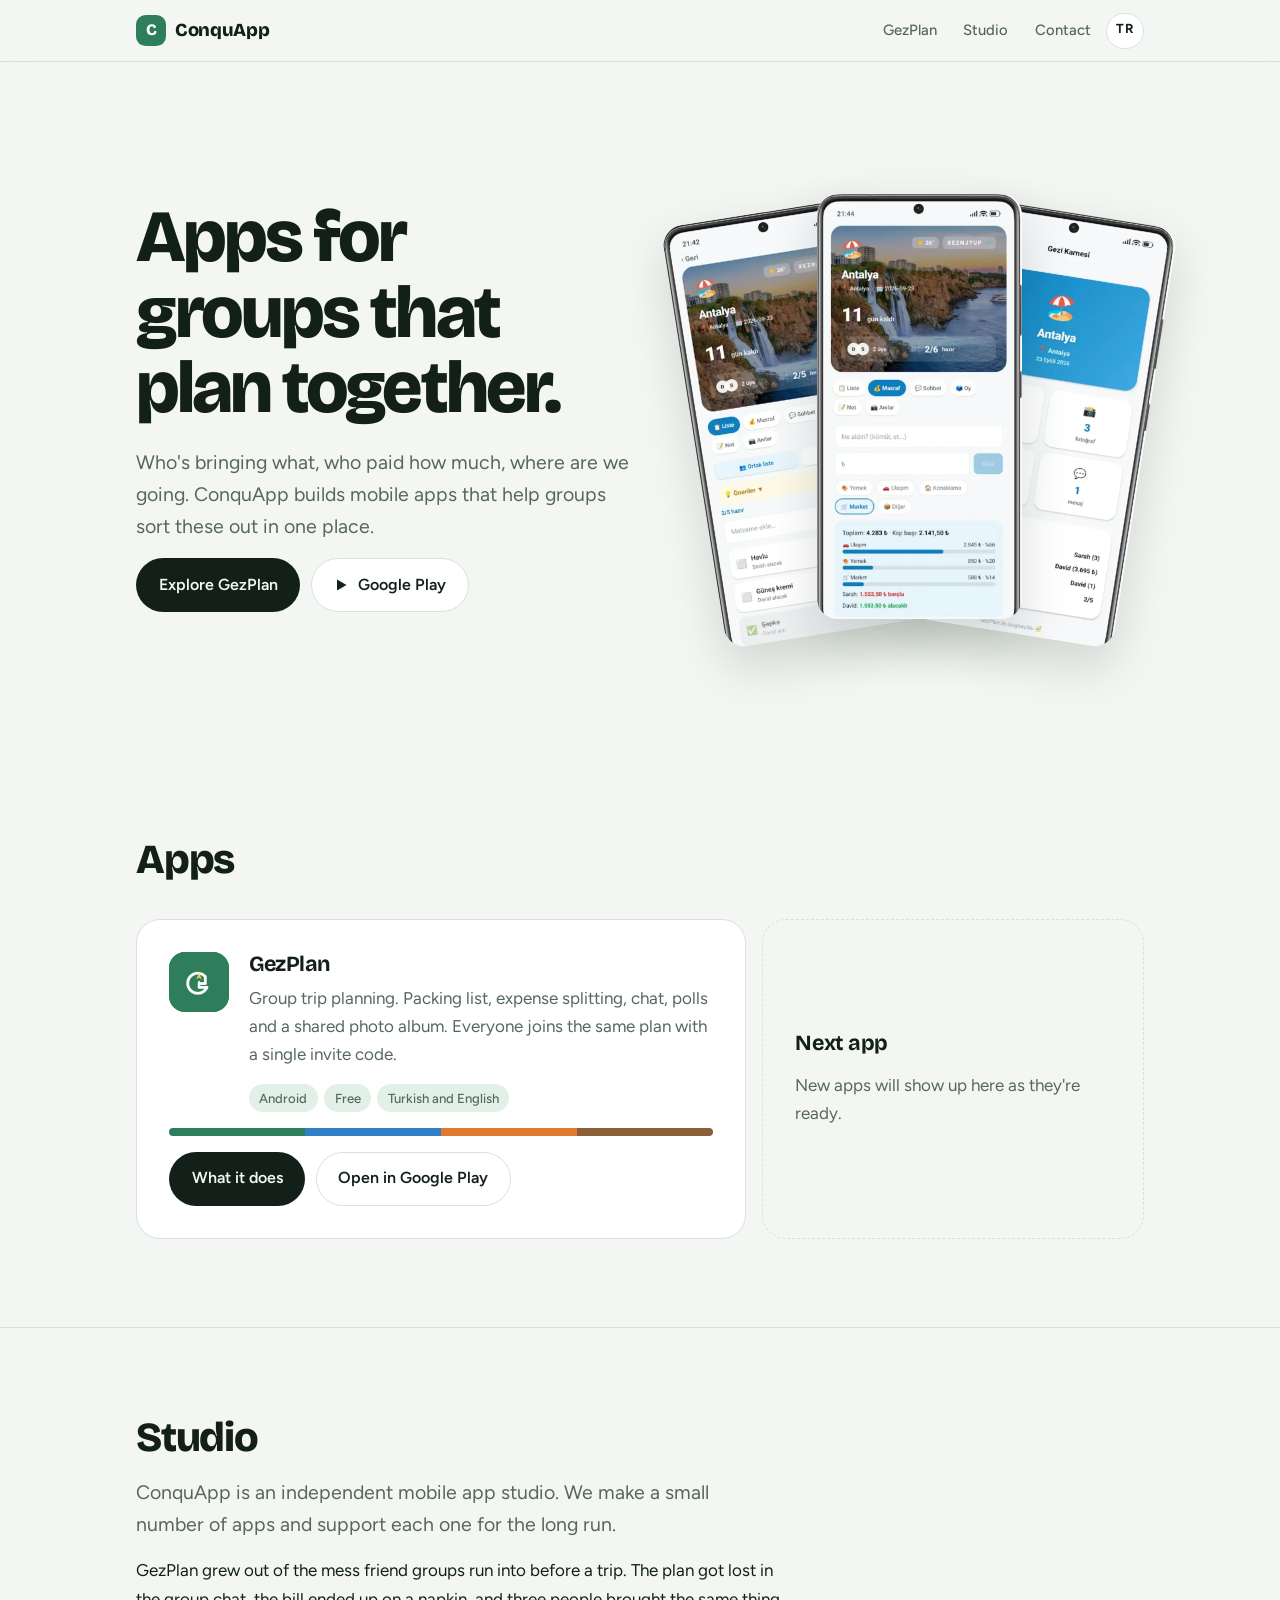
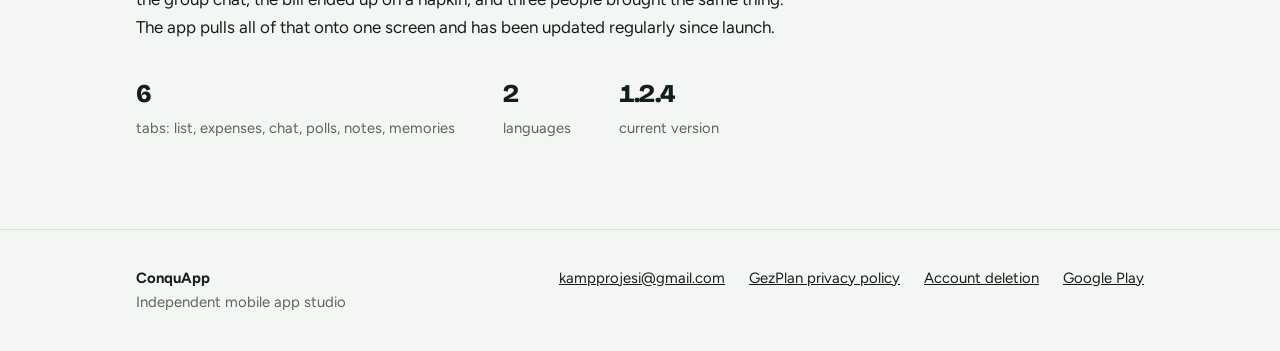
==== en/index.html @ e6cde5a7 "Add files via upload" ====
<!DOCTYPE html>
<html lang="en">
<head>
<meta charset="utf-8">
<meta name="viewport" content="width=device-width, initial-scale=1, viewport-fit=cover">
<title>ConquApp</title>
<meta name="description" content="ConquApp builds mobile apps for groups that organize things together. Its first app, GezPlan, is free on Google Play.">
<link rel="canonical" href="https://conquu.github.io/en/">
<link rel="alternate" hreflang="tr" href="https://conquu.github.io/">
<link rel="alternate" hreflang="en" href="https://conquu.github.io/en/">
<link rel="alternate" hreflang="x-default" href="https://conquu.github.io/en/">
<meta property="og:site_name" content="ConquApp">
<meta property="og:type" content="website">
<meta property="og:url" content="https://conquu.github.io/en/">
<meta property="og:title" content="ConquApp">
<meta property="og:description" content="Mobile apps for groups that plan together. Our first app is GezPlan.">
<meta property="og:image" content="https://conquu.github.io/og/conquapp-en.jpg">
<meta property="og:image:width" content="1200">
<meta property="og:image:height" content="630">
<meta property="og:locale" content="en_US">
<meta property="og:locale:alternate" content="tr_TR">
<meta name="twitter:card" content="summary_large_image">
<link rel="icon" type="image/png" sizes="32x32" href="../icons/conquapp-32.png">
<link rel="icon" type="image/png" sizes="192x192" href="../icons/conquapp-192.png">
<link rel="apple-touch-icon" href="../icons/conquapp-180.png">
<meta name="theme-color" content="#1C4F39">
<link rel="preconnect" href="https://fonts.googleapis.com">
<link rel="preconnect" href="https://fonts.gstatic.com" crossorigin>
<link href="https://fonts.googleapis.com/css2?family=Bricolage+Grotesque:opsz,wght@12..96,700;12..96,800&family=Figtree:wght@400;500;600;700&display=swap" rel="stylesheet">
<link rel="stylesheet" href="../style.css">
</head>
<body>

<div class="lang-banner" id="langBanner" lang="tr" hidden>
  <div class="wrap">
    <span>Bu sayfa Türkçe de var.</span>
    <a href="../index.html" hreflang="tr" data-set-lang="tr">Türkçe görüntüle</a>
    <button type="button" data-dismiss aria-label="Kapat">✕</button>
  </div>
</div>

<header class="topbar">
  <div class="wrap">
    <a class="mark" href="index.html"><span class="mark-glyph" aria-hidden="true">C</span>ConquApp</a>
    <nav class="topnav" aria-label="Site">
      <a href="gezplan.html">GezPlan</a>
      <a class="nav-extra" href="#studio">Studio</a>
      <a href="#contact">Contact</a>
      <a class="lang-pill" href="../index.html" hreflang="tr" lang="tr" data-set-lang="tr" title="Türkçe">TR</a>
    </nav>
  </div>
</header>

<main>

<section class="hero">
  <div class="wrap">
    <div>
      <h1>Apps for groups that plan together.</h1>
      <p class="lede">Who's bringing what, who paid how much, where are we going. ConquApp builds mobile apps that help groups sort these out in one place.</p>
      <div class="actions">
        <a class="btn btn-primary" href="gezplan.html">Explore GezPlan</a>
        <a class="btn btn-line" href="https://play.google.com/store/apps/details?id=com.conquu.gezplan&amp;hl=en">
          <svg class="play-glyph" viewBox="0 0 16 16" aria-hidden="true"><path d="M4 2.5v11l9.5-5.5z" fill="currentColor"/></svg>
          Google Play
        </a>
      </div>
    </div>
    <div class="fan" aria-label="Three screens from the GezPlan app">
      <img src="../img/liste.webp" alt="Shared packing list screen" width="620" height="1291">
      <img src="../img/masraf.webp" alt="Expense splitting screen" width="620" height="1288">
      <img src="../img/karne.webp" alt="Trip report screen" width="620" height="1286">
    </div>
  </div>
</section>

<section class="band" id="apps">
  <div class="wrap">
    <div class="section-head">
      <h2>Apps</h2>
    </div>

    <div class="shelf">
      <article class="app-card">
        <img class="app-icon" src="../icons/gezplan-192.png" alt="" width="192" height="192">
        <div>
          <h3>GezPlan</h3>
          <p class="dim">Group trip planning. Packing list, expense splitting, chat, polls and a shared photo album. Everyone joins the same plan with a single invite code.</p>
          <ul class="chips">
            <li>Android</li>
            <li>Free</li>
            <li>Turkish and English</li>
          </ul>
        </div>
        <div class="trip-stripe" aria-hidden="true"><span></span><span></span><span></span><span></span></div>
        <div class="actions">
          <a class="btn btn-primary" href="gezplan.html">What it does</a>
          <a class="btn btn-line" href="https://play.google.com/store/apps/details?id=com.conquu.gezplan&amp;hl=en">Open in Google Play</a>
        </div>
      </article>

      <div class="slot">
        <h3>Next app</h3>
        <p>New apps will show up here as they're ready.</p>
      </div>
    </div>
  </div>
</section>

<section class="band" id="studio">
  <div class="wrap">
    <h2>Studio</h2>
    <p class="lede">ConquApp is an independent mobile app studio. We make a small number of apps and support each one for the long run.</p>
    <p>GezPlan grew out of the mess friend groups run into before a trip. The plan got lost in the group chat, the bill ended up on a napkin, and three people brought the same thing. The app pulls all of that onto one screen and has been updated regularly since launch.</p>
    <div class="facts">
      <div><strong>6</strong><span>tabs: list, expenses, chat, polls, notes, memories</span></div>
      <div><strong>2</strong><span>languages</span></div>
      <div><strong>1.2.4</strong><span>current version</span></div>
    </div>
  </div>
</section>

</main>

<footer class="foot" id="contact">
  <div class="wrap">
    <p><strong style="color:var(--ink)">ConquApp</strong><br>Independent mobile app studio</p>
    <ul>
      <li><a href="mailto:kampprojesi@gmail.com">kampprojesi@gmail.com</a></li>
      <li><a href="https://conquu.github.io/gezplan-privacy/#en">GezPlan privacy policy</a></li>
      <li><a href="https://conquu.github.io/gezplan-privacy/hesap-silme.html#en">Account deletion</a></li>
      <li><a href="https://play.google.com/store/apps/details?id=com.conquu.gezplan&amp;hl=en">Google Play</a></li>
    </ul>
  </div>
</footer>

<script src="../site.js"></script>
</body>
</html>
---- style.css ----
/* ConquApp — paylasilan stiller
   Renkler GezPlan'in designSystem.js paletinden; gezi turu renkleri
   uygulamadaki tema renkleri (kamp, deniz, piknik, doga). */

:root {
  --bg: #F3F6F2;
  --surface: #FFFFFF;
  --ink: #132019;
  --muted: #56675D;
  --rule: #D8E2DA;
  --brand: #2E7D5B;
  --brand-deep: #1C4F39;
  --brand-soft: #E3F0E8;
  --chip: #FFFFFF;
  --shadow: 0 1.25rem 3rem rgba(19, 44, 30, 0.16);

  /* aktif gezi temasi (JS degistirir) */
  --t1: #2E7D5B;
  --t2: #43A57C;

  --display: "Bricolage Grotesque", "Segoe UI", system-ui, sans-serif;
  --body: "Figtree", "Segoe UI", system-ui, sans-serif;

  --pad: clamp(1rem, 5vw, 3.5rem);
  --max: 70rem;
}

@media (prefers-color-scheme: dark) {
  :root:not([data-theme="light"]) {
    color-scheme: dark;
    --bg: #0E1411;
    --surface: #161E19;
    --ink: #E4ECE6;
    --muted: #9CAFA3;
    --rule: #27342C;
    --brand: #43A57C;
    --brand-deep: #0F2419;
    --brand-soft: #1A2A21;
    --chip: #1B251F;
    --shadow: 0 1.25rem 3rem rgba(0, 0, 0, 0.45);
  }
}

:root[data-theme="dark"] {
  color-scheme: dark;
  --bg: #0E1411;
  --surface: #161E19;
  --ink: #E4ECE6;
  --muted: #9CAFA3;
  --rule: #27342C;
  --brand: #43A57C;
  --brand-deep: #0F2419;
  --brand-soft: #1A2A21;
  --chip: #1B251F;
  --shadow: 0 1.25rem 3rem rgba(0, 0, 0, 0.45);
}

* { box-sizing: border-box; }

html { -webkit-text-size-adjust: 100%; }

body {
  margin: 0;
  background: var(--bg);
  color: var(--ink);
  font-family: var(--body);
  font-size: clamp(1rem, 0.96rem + 0.2vw, 1.0625rem);
  line-height: 1.65;
  -webkit-font-smoothing: antialiased;
}

img { max-width: 100%; height: auto; display: block; }

a { color: var(--brand); }

:focus-visible {
  outline: 3px solid var(--t2);
  outline-offset: 3px;
  border-radius: 4px;
}

.wrap {
  max-width: var(--max);
  margin-inline: auto;
  padding-inline: var(--pad);
}

h1, h2, h3 { text-wrap: balance; }

h1 {
  font-family: var(--display);
  font-weight: 800;
  font-size: clamp(2.3rem, 1.4rem + 4.2vw, 4.6rem);
  line-height: 1.02;
  letter-spacing: -0.04em;
  margin: 0 0 1.25rem;
}

h2 {
  font-family: var(--display);
  font-weight: 800;
  font-size: clamp(1.7rem, 1.3rem + 1.6vw, 2.6rem);
  line-height: 1.08;
  letter-spacing: -0.03em;
  margin: 0 0 1rem;
}

h3 {
  font-family: var(--display);
  font-weight: 700;
  font-size: clamp(1.15rem, 1.05rem + 0.4vw, 1.35rem);
  letter-spacing: -0.02em;
  line-height: 1.2;
  margin: 0 0 0.4rem;
}

p { margin: 0 0 1rem; max-width: 60ch; }
p:last-child { margin-bottom: 0; }

.lede {
  font-size: clamp(1.07rem, 1rem + 0.35vw, 1.22rem);
  color: var(--muted);
  max-width: 46ch;
}

.dim { color: var(--muted); }

/* ---------- ust bar ---------- */

.topbar {
  position: sticky;
  top: env(safe-area-inset-top, 0px);
  z-index: 10;
  background: color-mix(in srgb, var(--bg) 82%, transparent);
  backdrop-filter: blur(14px);
  -webkit-backdrop-filter: blur(14px);
  border-bottom: 1px solid var(--rule);
}

.topbar .wrap {
  display: flex;
  align-items: center;
  justify-content: space-between;
  gap: 1rem;
  padding-block: 0.8rem;
}

.mark {
  display: inline-flex;
  align-items: center;
  gap: 0.55rem;
  font-family: var(--display);
  font-weight: 800;
  font-size: 1.15rem;
  letter-spacing: -0.02em;
  color: var(--ink);
  text-decoration: none;
}

.mark-glyph {
  width: 1.9rem;
  height: 1.9rem;
  border-radius: 0.6rem;
  background: var(--brand);
  color: #FFFFFF;
  display: grid;
  place-items: center;
  font-size: 1rem;
  font-weight: 800;
}

.topnav {
  display: flex;
  flex-wrap: wrap;
  gap: 0.25rem;
  font-size: 0.93rem;
  font-weight: 500;
}

.topnav a {
  color: var(--muted);
  text-decoration: none;
  padding: 0.35rem 0.7rem;
  border-radius: 999px;
}

.topnav a:hover,
.topnav a[aria-current="page"] { color: var(--ink); background: var(--brand-soft); }

/* ---------- butonlar ---------- */

.actions {
  display: flex;
  flex-wrap: wrap;
  gap: 0.65rem;
  align-items: center;
}

.btn {
  display: inline-flex;
  align-items: center;
  gap: 0.55rem;
  font-family: var(--body);
  font-weight: 600;
  font-size: 1rem;
  text-decoration: none;
  padding: 0.8rem 1.35rem;
  border-radius: 999px;
  border: 1.5px solid transparent;
  transition: transform 0.15s ease, background-color 0.15s ease;
}

.btn:active { transform: scale(0.97); }

.btn-primary { background: var(--ink); color: var(--bg); }
.btn-primary:hover { background: var(--brand); color: #FFFFFF; }

.btn-line { border-color: var(--rule); color: var(--ink); background: var(--surface); }
.btn-line:hover { border-color: var(--brand); }

.play-glyph { width: 1rem; height: 1rem; flex: none; }

/* ---------- bolumler ---------- */

.band { padding-block: clamp(3rem, 7vw, 5.5rem); }

.band + .band { border-top: 1px solid var(--rule); }

.section-head { margin-bottom: clamp(1.5rem, 3vw, 2.25rem); }

/* ---------- ana sayfa kahraman ---------- */

.hero .wrap {
  display: grid;
  grid-template-columns: 1.05fr 0.95fr;
  gap: clamp(2rem, 5vw, 4rem);
  align-items: center;
  padding-block: clamp(2.5rem, 7vw, 5.5rem);
}

.fan {
  position: relative;
  height: clamp(21rem, 42vw, 32rem);
  display: flex;
  justify-content: center;
  align-items: center;
}

.fan img {
  position: absolute;
  width: clamp(8.5rem, 16vw, 13rem);
  border-radius: 1.3rem;
  box-shadow: var(--shadow);
  background: #FFFFFF;
}

.fan img:nth-child(1) { transform: translateX(-62%) rotate(-9deg) translateY(4%); }
.fan img:nth-child(2) { z-index: 2; }
.fan img:nth-child(3) { transform: translateX(62%) rotate(9deg) translateY(4%); }

/* ---------- uygulama rafi ---------- */

.shelf {
  display: grid;
  grid-template-columns: 1.6fr 1fr;
  gap: 1rem;
}

.app-card {
  display: grid;
  grid-template-columns: auto 1fr;
  gap: 1rem 1.25rem;
  background: var(--surface);
  border: 1px solid var(--rule);
  border-radius: 1.5rem;
  padding: clamp(1.35rem, 3vw, 2rem);
}

.app-icon {
  width: 3.75rem;
  height: 3.75rem;
  border-radius: 1rem;
  background: linear-gradient(145deg, #2E7D5B, #43A57C);
  display: grid;
  place-items: center;
  font-size: 1.9rem;
}

.app-card .actions { grid-column: 1 / -1; }

.chips {
  display: flex;
  flex-wrap: wrap;
  gap: 0.4rem;
  margin: 0.75rem 0 0;
  padding: 0;
  list-style: none;
}

.chips li {
  font-size: 0.82rem;
  font-weight: 500;
  color: var(--muted);
  background: var(--brand-soft);
  padding: 0.2rem 0.65rem;
  border-radius: 999px;
}

.trip-stripe {
  grid-column: 1 / -1;
  display: grid;
  grid-template-columns: repeat(4, 1fr);
  height: 0.45rem;
  border-radius: 999px;
  overflow: hidden;
}

.trip-stripe span:nth-child(1) { background: #2E7D5B; }
.trip-stripe span:nth-child(2) { background: #2F80C4; }
.trip-stripe span:nth-child(3) { background: #E07A2E; }
.trip-stripe span:nth-child(4) { background: #8A5E36; }

.slot {
  border: 1.5px dashed var(--rule);
  border-radius: 1.5rem;
  padding: clamp(1.35rem, 3vw, 2rem);
  display: flex;
  flex-direction: column;
  justify-content: center;
  gap: 0.5rem;
  color: var(--muted);
}

.slot h3 { color: var(--ink); }

.facts {
  display: flex;
  flex-wrap: wrap;
  gap: 1.5rem 3rem;
  margin-top: 2rem;
}

.facts div { display: grid; gap: 0.1rem; }

.facts strong {
  font-family: var(--display);
  font-size: 1.6rem;
  font-weight: 800;
  letter-spacing: -0.03em;
  font-variant-numeric: tabular-nums;
}

.facts span { color: var(--muted); font-size: 0.92rem; }

/* ---------- gezi karti (GezPlan kahraman) ---------- */

.trip-hero {
  position: relative;
  overflow: hidden;
}

.trip-hero::before {
  content: "";
  position: absolute;
  inset: 0;
  background: repeating-radial-gradient(circle at 78% 30%, transparent 0 22px, color-mix(in srgb, var(--t1) 14%, transparent) 22px 23px);
  mask-image: radial-gradient(circle at 78% 30%, #000 0 35%, transparent 70%);
  -webkit-mask-image: radial-gradient(circle at 78% 30%, #000 0 35%, transparent 70%);
  pointer-events: none;
}

.trip-hero .wrap {
  position: relative;
  display: grid;
  grid-template-columns: 1fr minmax(0, 25rem);
  gap: clamp(2rem, 5vw, 4rem);
  align-items: center;
  padding-block: clamp(2.5rem, 7vw, 5rem);
}

.trip-demo { display: grid; gap: 0.9rem; }

.trip-card {
  position: relative;
  border-radius: 1.75rem;
  padding: 1.35rem;
  color: #FFFFFF;
  background: linear-gradient(150deg, var(--t1), var(--t2));
  box-shadow: var(--shadow);
  overflow: hidden;
  min-height: 17rem;
  display: grid;
  grid-template-rows: auto 1fr auto;
  gap: 1rem;
}

.trip-card::after {
  content: "";
  position: absolute;
  inset: 0;
  background: repeating-radial-gradient(circle at 110% 0%, transparent 0 18px, rgba(255, 255, 255, 0.09) 18px 19px);
  pointer-events: none;
}

.tc-top {
  position: relative;
  display: flex;
  justify-content: space-between;
  align-items: flex-start;
  gap: 0.75rem;
}

.tc-emoji { font-size: 2.2rem; line-height: 1; }

.tc-code {
  font-family: var(--display);
  font-weight: 700;
  font-size: 0.85rem;
  letter-spacing: 0.22em;
  background: rgba(255, 255, 255, 0.2);
  padding: 0.35rem 0.7rem;
  border-radius: 999px;
}

.tc-mid { position: relative; align-self: end; }

.tc-title {
  font-family: var(--display);
  font-weight: 800;
  font-size: 1.9rem;
  letter-spacing: -0.03em;
  line-height: 1.1;
  margin: 0;
}

.tc-place { font-size: 0.92rem; opacity: 0.9; margin: 0.15rem 0 0.9rem; }

.tc-count { display: flex; align-items: baseline; gap: 0.5rem; }

.tc-count strong {
  font-family: var(--display);
  font-size: 3.6rem;
  font-weight: 800;
  line-height: 0.9;
  letter-spacing: -0.05em;
  font-variant-numeric: tabular-nums;
}

.tc-bottom {
  position: relative;
  display: flex;
  justify-content: space-between;
  align-items: center;
  gap: 0.75rem;
  background: rgba(255, 255, 255, 0.16);
  border-radius: 1rem;
  padding: 0.6rem 0.8rem;
  font-size: 0.92rem;
}

.avatars { display: flex; align-items: center; }

.avatars span {
  width: 1.75rem;
  height: 1.75rem;
  border-radius: 50%;
  background: #FFFFFF;
  color: var(--t1);
  display: grid;
  place-items: center;
  font-weight: 700;
  font-size: 0.8rem;
  margin-right: -0.45rem;
  border: 2px solid rgba(255, 255, 255, 0.6);
}

.avatars em { font-style: normal; margin-left: 0.9rem; }

.tc-ready strong { font-family: var(--display); font-size: 1.2rem; font-weight: 800; }

.theme-switch {
  display: flex;
  flex-wrap: wrap;
  gap: 0.4rem;
}

.theme-switch button {
  font-family: var(--body);
  font-size: 0.92rem;
  font-weight: 600;
  color: var(--ink);
  background: var(--chip);
  border: 1.5px solid var(--rule);
  border-radius: 999px;
  padding: 0.45rem 0.85rem;
  cursor: pointer;
}

.theme-switch button[aria-pressed="true"] {
  border-color: var(--t1);
  box-shadow: inset 0 0 0 1px var(--t1);
}

.demo-note { font-size: 0.85rem; color: var(--muted); margin: 0; }

/* ---------- galeri ---------- */

.gallery {
  display: grid;
  grid-auto-flow: column;
  grid-auto-columns: clamp(13.5rem, 62vw, 16.5rem);
  gap: 1.1rem;
  overflow-x: auto;
  scroll-snap-type: x mandatory;
  padding-bottom: 1rem;
  scrollbar-width: thin;
}

.gallery figure {
  margin: 0;
  scroll-snap-align: start;
  display: grid;
  gap: 0.8rem;
  align-content: start;
}

.gallery img {
  border-radius: 1.3rem;
  border: 1px solid var(--rule);
  background: #FFFFFF;
}

.gallery figcaption strong {
  display: block;
  font-family: var(--display);
  font-size: 1.05rem;
  letter-spacing: -0.015em;
}

.gallery figcaption span { color: var(--muted); font-size: 0.93rem; line-height: 1.5; display: block; }

.swipe-hint { font-size: 0.88rem; color: var(--muted); margin-top: 0.25rem; }

/* ---------- kimler dahil demosu ---------- */

.split {
  display: grid;
  grid-template-columns: 1fr 1fr;
  gap: clamp(1.5rem, 4vw, 3rem);
  align-items: start;
}

.split-panel {
  background: var(--surface);
  border: 1px solid var(--rule);
  border-radius: 1.5rem;
  padding: clamp(1.25rem, 3vw, 1.75rem);
  display: grid;
  gap: 1rem;
}

.exp-row {
  display: flex;
  justify-content: space-between;
  align-items: baseline;
  gap: 1rem;
}

.exp-row strong { font-family: var(--display); font-size: 1.15rem; }

.exp-amount {
  font-family: var(--display);
  font-weight: 800;
  font-size: 1.5rem;
  font-variant-numeric: tabular-nums;
}

.exp-by { color: var(--muted); font-size: 0.92rem; margin-top: -0.6rem; }

.inc-label { font-weight: 600; font-size: 0.95rem; color: var(--brand); }

.people { display: flex; flex-wrap: wrap; gap: 0.45rem; }

.people button {
  font-family: var(--body);
  font-size: 0.95rem;
  font-weight: 600;
  color: var(--muted);
  background: var(--chip);
  border: 1.5px solid var(--rule);
  border-radius: 999px;
  padding: 0.45rem 0.95rem;
  cursor: pointer;
}

.people button[aria-pressed="true"] {
  color: var(--brand);
  border-color: var(--brand);
  background: var(--brand-soft);
}

.plan {
  background: var(--brand-soft);
  border-radius: 1rem;
  padding: 0.9rem 1rem;
  display: grid;
  gap: 0.45rem;
}

.plan-title { font-weight: 700; font-size: 0.95rem; }

.plan-line {
  display: flex;
  justify-content: space-between;
  gap: 1rem;
  font-variant-numeric: tabular-nums;
}

.plan-line b { font-weight: 700; }

.split-msg { font-size: 0.88rem; color: var(--muted); min-height: 1.3em; margin: 0; }

/* ---------- ayrica listesi ---------- */

.extras {
  display: grid;
  grid-template-columns: repeat(auto-fit, minmax(13rem, 1fr));
  gap: 1.5rem 2rem;
  margin: 0;
  padding: 0;
  list-style: none;
}

.extras li { display: grid; gap: 0.2rem; }

.extras li strong { font-family: var(--display); font-size: 1.05rem; letter-spacing: -0.015em; }

.extras li span { color: var(--muted); font-size: 0.95rem; }

/* ---------- cagri ---------- */

.cta {
  background: var(--brand-deep);
  color: #FFFFFF;
  border-radius: 2rem;
  padding: clamp(2rem, 5vw, 3.5rem);
  display: grid;
  gap: 1.25rem;
  justify-items: start;
}

.cta h2 { margin: 0; max-width: 18ch; }

.cta p { color: #CFE3D8; margin: 0; }

.cta .btn-primary { background: #FFFFFF; color: #1C4F39; }
.cta .btn-primary:hover { background: #E3F0E8; }

.cta .btn-line { background: transparent; color: #FFFFFF; border-color: rgba(255, 255, 255, 0.4); }
.cta .btn-line:hover { border-color: #FFFFFF; }

/* ---------- alt ---------- */

.foot { border-top: 1px solid var(--rule); font-size: 0.93rem; color: var(--muted); }

.foot .wrap {
  display: flex;
  flex-wrap: wrap;
  gap: 1rem 2.5rem;
  justify-content: space-between;
  align-items: flex-start;
  padding-block: 2.25rem;
}

.foot ul {
  list-style: none;
  margin: 0;
  padding: 0;
  display: flex;
  flex-wrap: wrap;
  gap: 0.5rem 1.5rem;
}

.foot a { color: var(--ink); }

.foot p { margin: 0; }

/* ---------- dil secimi ---------- */

[hidden] { display: none !important; }

.topnav .lang-pill {
  font-weight: 700;
  font-size: 0.82rem;
  letter-spacing: 0.04em;
  color: var(--ink);
  border: 1.5px solid var(--rule);
  background: var(--surface);
  padding: 0.28rem 0.6rem;
}

.topnav .lang-pill:hover { border-color: var(--brand); background: var(--surface); }

.lang-banner {
  background: var(--brand-deep);
  color: #FFFFFF;
  font-size: 0.93rem;
}

.lang-banner .wrap {
  display: flex;
  flex-wrap: wrap;
  align-items: center;
  gap: 0.35rem 0.9rem;
  padding-block: 0.6rem;
}

.lang-banner a { color: #FFFFFF; font-weight: 700; }

.lang-banner button {
  margin-left: auto;
  background: transparent;
  border: 0;
  color: #CFE3D8;
  font-size: 1rem;
  cursor: pointer;
  padding: 0.2rem 0.4rem;
  border-radius: 6px;
}

.lang-banner button:hover { color: #FFFFFF; }

img.app-icon { object-fit: cover; }

/* ---------- mobil ---------- */

@media (max-width: 54rem) {
  .hero .wrap,
  .trip-hero .wrap,
  .shelf,
  .split { grid-template-columns: 1fr; }

  .fan { height: 20rem; }

  .topnav a { padding-inline: 0.55rem; }
}

@media (max-width: 26rem) {
  .topnav .nav-extra { display: none; }
  .topbar .wrap { gap: 0.5rem; }
  .topnav { flex-wrap: nowrap; gap: 0.15rem; font-size: 0.88rem; }
  .topnav a { padding-inline: 0.45rem; }
  .mark { font-size: 1.05rem; gap: 0.45rem; }
  .mark-glyph { width: 1.7rem; height: 1.7rem; }
}

/* ---------- tek giris hareketi ---------- */

@media (prefers-reduced-motion: no-preference) {
  .fan img,
  .trip-card {
    animation: rise 0.8s cubic-bezier(0.2, 0.7, 0.3, 1) backwards;
  }

  .fan img:nth-child(1) { animation-delay: 0.08s; }
  .fan img:nth-child(3) { animation-delay: 0.16s; }

  @keyframes rise {
    from { opacity: 0; translate: 0 1.2rem; }
    to { opacity: 1; translate: 0 0; }
  }
}

@media (prefers-reduced-motion: reduce) {
  .btn { transition: none; }
}
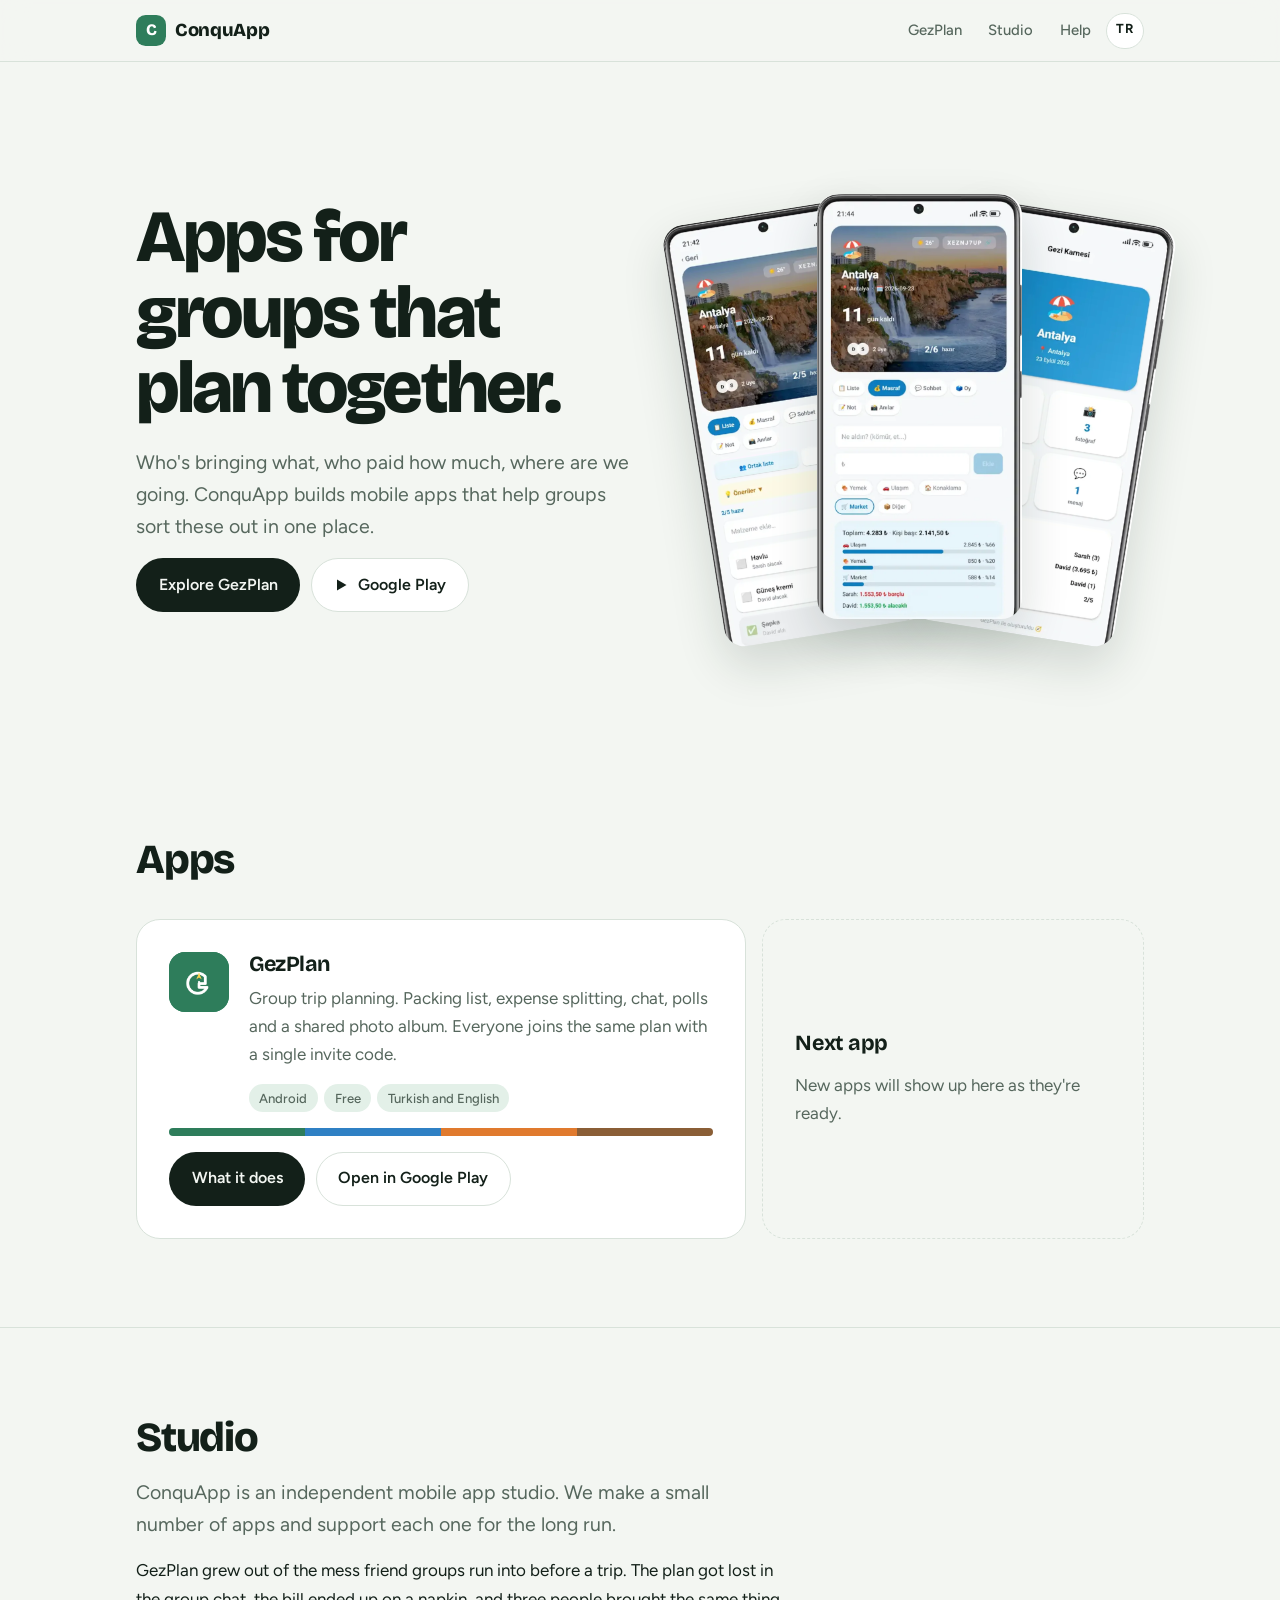
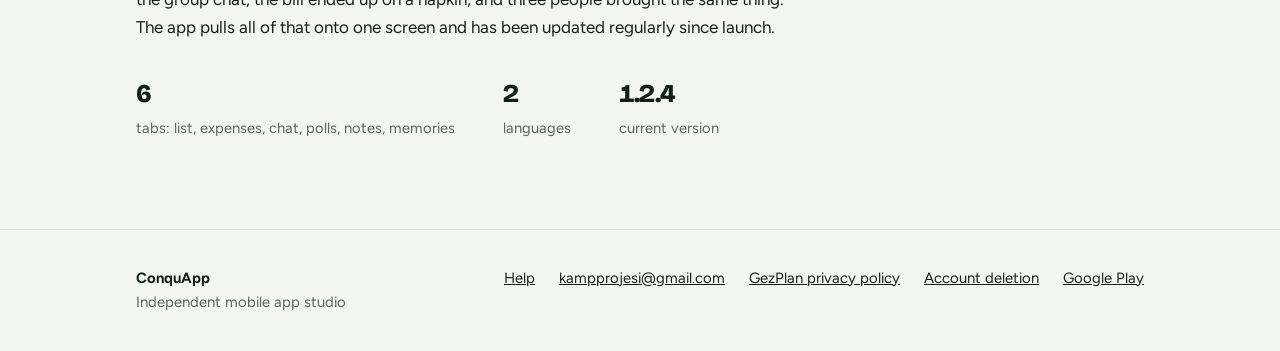
==== commit 61a5b612: "Add files via upload" ====
--- a/en/index.html
+++ b/en/index.html
@@ -45,7 +45,7 @@
     <nav class="topnav" aria-label="Site">
       <a href="gezplan.html">GezPlan</a>
       <a class="nav-extra" href="#studio">Studio</a>
-      <a href="#contact">Contact</a>
+      <a href="help.html">Help</a>
       <a class="lang-pill" href="../index.html" hreflang="tr" lang="tr" data-set-lang="tr" title="Türkçe">TR</a>
     </nav>
   </div>
@@ -60,7 +60,7 @@
       <p class="lede">Who's bringing what, who paid how much, where are we going. ConquApp builds mobile apps that help groups sort these out in one place.</p>
       <div class="actions">
         <a class="btn btn-primary" href="gezplan.html">Explore GezPlan</a>
-        <a class="btn btn-line" href="https://play.google.com/store/apps/details?id=com.conquu.gezplan&amp;hl=en">
+        <a class="btn btn-line" href="https://play.google.com/store/apps/details?id=com.conquu.gezplan&amp;hl=en&amp;referrer=utm_source%3Dwebsite%26utm_medium%3Dsite%26utm_campaign%3Dhome_en">
           <svg class="play-glyph" viewBox="0 0 16 16" aria-hidden="true"><path d="M4 2.5v11l9.5-5.5z" fill="currentColor"/></svg>
           Google Play
         </a>
@@ -95,7 +95,7 @@
         <div class="trip-stripe" aria-hidden="true"><span></span><span></span><span></span><span></span></div>
         <div class="actions">
           <a class="btn btn-primary" href="gezplan.html">What it does</a>
-          <a class="btn btn-line" href="https://play.google.com/store/apps/details?id=com.conquu.gezplan&amp;hl=en">Open in Google Play</a>
+          <a class="btn btn-line" href="https://play.google.com/store/apps/details?id=com.conquu.gezplan&amp;hl=en&amp;referrer=utm_source%3Dwebsite%26utm_medium%3Dsite%26utm_campaign%3Dhome_en">Open in Google Play</a>
         </div>
       </article>
 
@@ -126,10 +126,11 @@
   <div class="wrap">
     <p><strong style="color:var(--ink)">ConquApp</strong><br>Independent mobile app studio</p>
     <ul>
+      <li><a href="help.html">Help</a></li>
       <li><a href="mailto:kampprojesi@gmail.com">kampprojesi@gmail.com</a></li>
       <li><a href="https://conquu.github.io/gezplan-privacy/#en">GezPlan privacy policy</a></li>
       <li><a href="https://conquu.github.io/gezplan-privacy/hesap-silme.html#en">Account deletion</a></li>
-      <li><a href="https://play.google.com/store/apps/details?id=com.conquu.gezplan&amp;hl=en">Google Play</a></li>
+      <li><a href="https://play.google.com/store/apps/details?id=com.conquu.gezplan&amp;hl=en&amp;referrer=utm_source%3Dwebsite%26utm_medium%3Dsite%26utm_campaign%3Dfooter_en">Google Play</a></li>
     </ul>
   </div>
 </footer>
--- a/style.css
+++ b/style.css
@@ -732,6 +732,100 @@
 
 img.app-icon { object-fit: cover; }
 
+/* ---------- yardim / sss ---------- */
+
+.help-head { padding-bottom: 1rem; }
+
+.help-head h1 { margin-bottom: 0.75rem; }
+
+.help-cats {
+  list-style: none;
+  margin: 1.5rem 0 0;
+  padding: 0;
+  display: flex;
+  flex-wrap: wrap;
+  gap: 0.45rem;
+}
+
+.help-cats a {
+  display: inline-block;
+  font-weight: 600;
+  font-size: 0.93rem;
+  text-decoration: none;
+  color: var(--ink);
+  background: var(--surface);
+  border: 1.5px solid var(--rule);
+  border-radius: 999px;
+  padding: 0.4rem 0.9rem;
+}
+
+.help-cats a:hover { border-color: var(--brand); }
+
+.band.help-body { padding-top: 1rem; }
+
+.help-wrap { max-width: 50rem; }
+
+.faq-group { scroll-margin-top: 5rem; }
+
+.faq-group + .faq-group { margin-top: 2.75rem; }
+
+.faq-group h2 { font-size: clamp(1.3rem, 1.15rem + 0.7vw, 1.65rem); margin-bottom: 0.75rem; }
+
+.faq {
+  border-top: 1px solid var(--rule);
+  scroll-margin-top: 5rem;
+}
+
+.faq:last-child { border-bottom: 1px solid var(--rule); }
+
+.faq summary {
+  list-style: none;
+  cursor: pointer;
+  display: flex;
+  justify-content: space-between;
+  align-items: flex-start;
+  gap: 1rem;
+  padding: 1rem 0.25rem;
+  font-weight: 600;
+  font-size: 1.02rem;
+}
+
+.faq summary::-webkit-details-marker { display: none; }
+
+.faq summary::after {
+  content: "+";
+  flex: none;
+  width: 1.6rem;
+  height: 1.6rem;
+  border-radius: 50%;
+  background: var(--brand-soft);
+  color: var(--brand);
+  display: grid;
+  place-items: center;
+  font-weight: 700;
+  line-height: 1;
+}
+
+.faq[open] summary::after { content: "−"; }
+
+.faq summary:hover { color: var(--brand); }
+
+.faq-a { padding: 0 0.25rem 1.1rem; color: var(--muted); }
+
+.faq-a strong { color: var(--ink); }
+
+.help-contact {
+  margin-top: 3rem;
+  background: var(--surface);
+  border: 1px solid var(--rule);
+  border-radius: 1.5rem;
+  padding: clamp(1.35rem, 3vw, 2rem);
+}
+
+.help-contact h2 { margin-bottom: 0.5rem; font-size: clamp(1.3rem, 1.15rem + 0.7vw, 1.65rem); }
+
+.help-contact .btn { margin-top: 0.5rem; word-break: break-all; }
+
 /* ---------- mobil ---------- */
 
 @media (max-width: 54rem) {
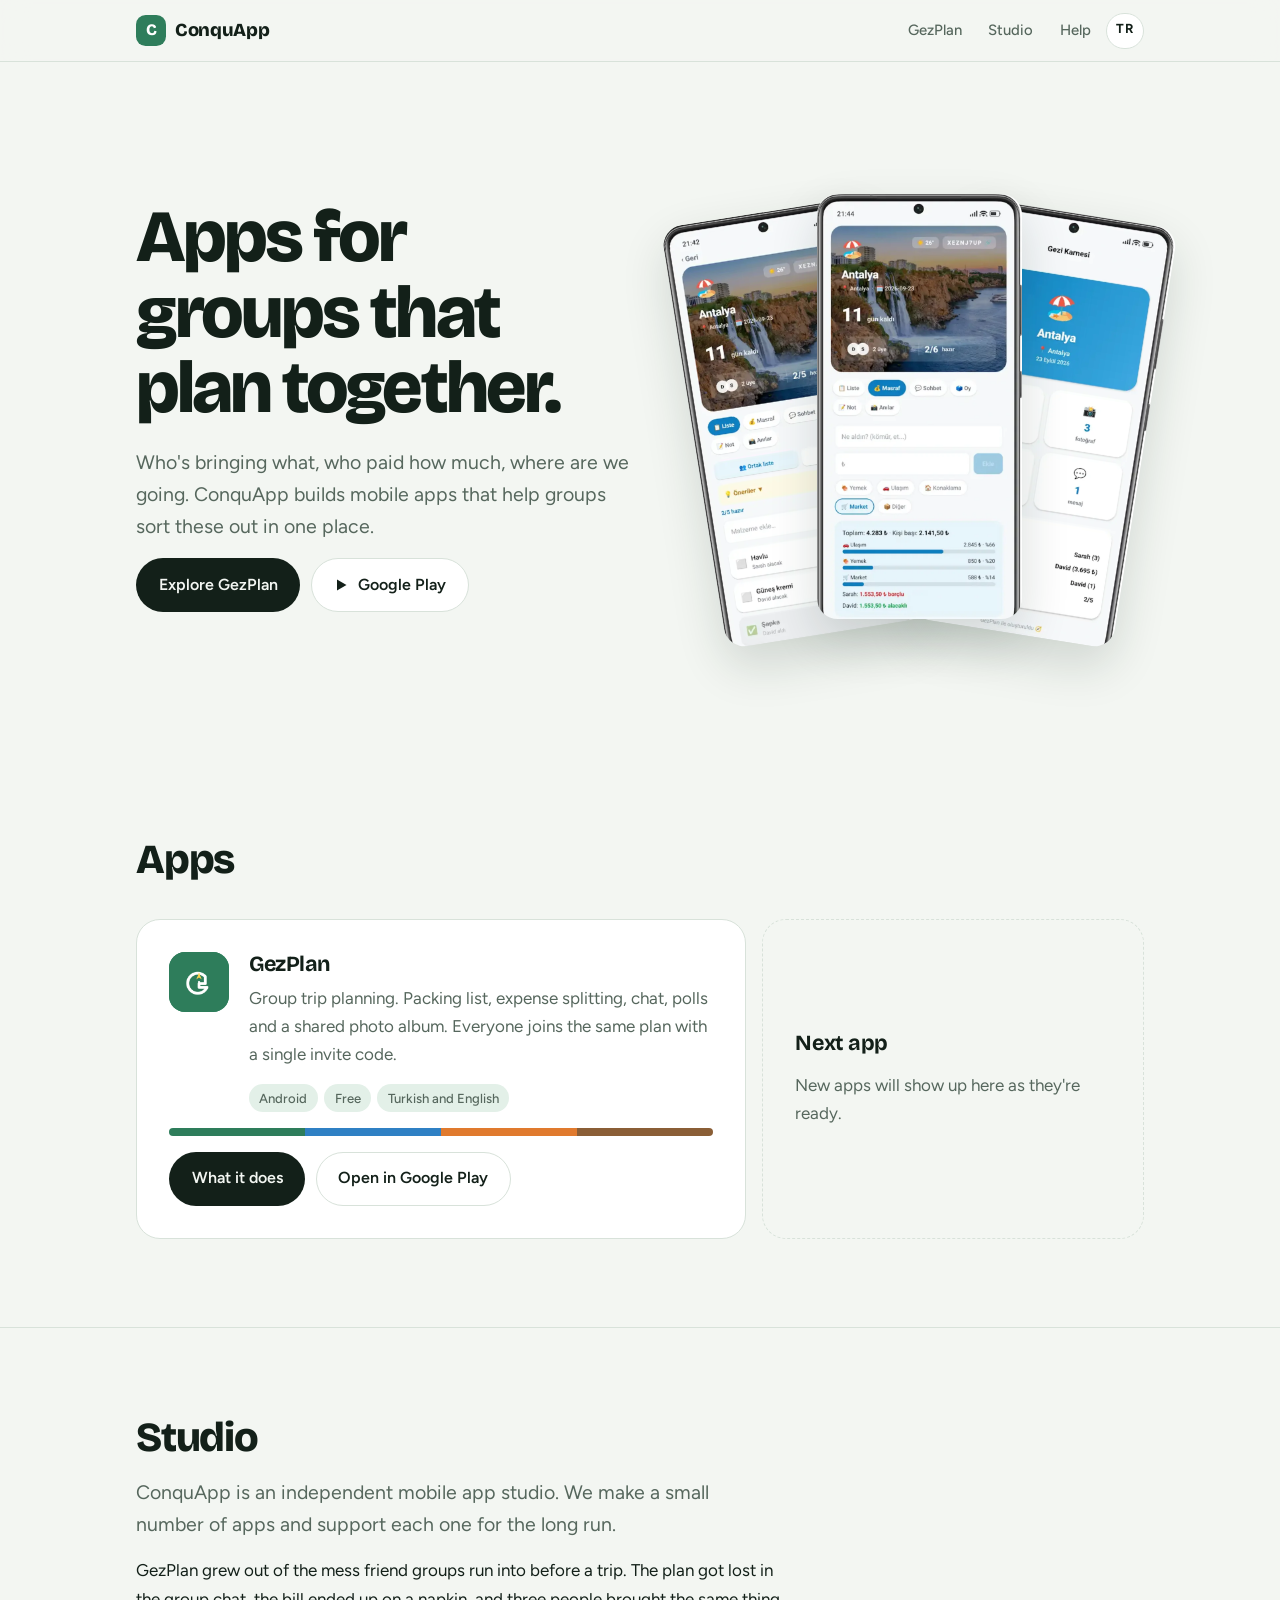
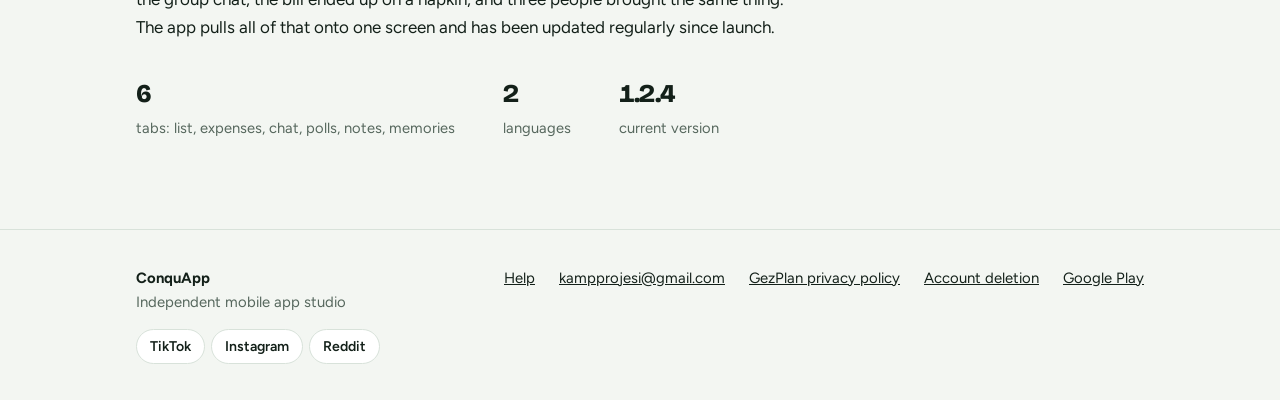
==== commit 12e7e43c: "Add files via upload" ====
--- a/en/index.html
+++ b/en/index.html
@@ -28,6 +28,7 @@
 <link rel="preconnect" href="https://fonts.gstatic.com" crossorigin>
 <link href="https://fonts.googleapis.com/css2?family=Bricolage+Grotesque:opsz,wght@12..96,700;12..96,800&family=Figtree:wght@400;500;600;700&display=swap" rel="stylesheet">
 <link rel="stylesheet" href="../style.css">
+<script type="application/ld+json">{"@context": "https://schema.org", "@type": "Organization", "name": "ConquApp", "url": "https://conquu.github.io/", "logo": "https://conquu.github.io/icons/conquapp-192.png", "email": "kampprojesi@gmail.com", "sameAs": ["https://www.tiktok.com/@gezplan.app", "https://www.instagram.com/conquapp", "https://www.reddit.com/user/Conquapp", "https://play.google.com/store/apps/details?id=com.conquu.gezplan"]}</script>
 </head>
 <body>
 
@@ -124,7 +125,12 @@
 
 <footer class="foot" id="contact">
   <div class="wrap">
-    <p><strong style="color:var(--ink)">ConquApp</strong><br>Independent mobile app studio</p>
+    <div class="foot-brand">
+      <p><strong style="color:var(--ink)">ConquApp</strong><br>Independent mobile app studio</p>
+      <ul class="social" aria-label="Follow">
+        <li><a href="https://www.tiktok.com/@gezplan.app" rel="me noopener">TikTok</a></li><li><a href="https://www.instagram.com/conquapp" rel="me noopener">Instagram</a></li><li><a href="https://www.reddit.com/user/Conquapp" rel="me noopener">Reddit</a></li>
+      </ul>
+    </div>
     <ul>
       <li><a href="help.html">Help</a></li>
       <li><a href="mailto:kampprojesi@gmail.com">kampprojesi@gmail.com</a></li>
--- a/style.css
+++ b/style.css
@@ -826,6 +826,26 @@
 
 .help-contact .btn { margin-top: 0.5rem; word-break: break-all; }
 
+/* ---------- sosyal baglantilar ---------- */
+
+.foot-brand { display: grid; gap: 0.9rem; }
+
+.foot .social { gap: 0.4rem; }
+
+.foot .social a {
+  display: inline-block;
+  font-weight: 600;
+  font-size: 0.88rem;
+  text-decoration: none;
+  color: var(--ink);
+  background: var(--surface);
+  border: 1.5px solid var(--rule);
+  border-radius: 999px;
+  padding: 0.3rem 0.8rem;
+}
+
+.foot .social a:hover { border-color: var(--brand); }
+
 /* ---------- mobil ---------- */
 
 @media (max-width: 54rem) {
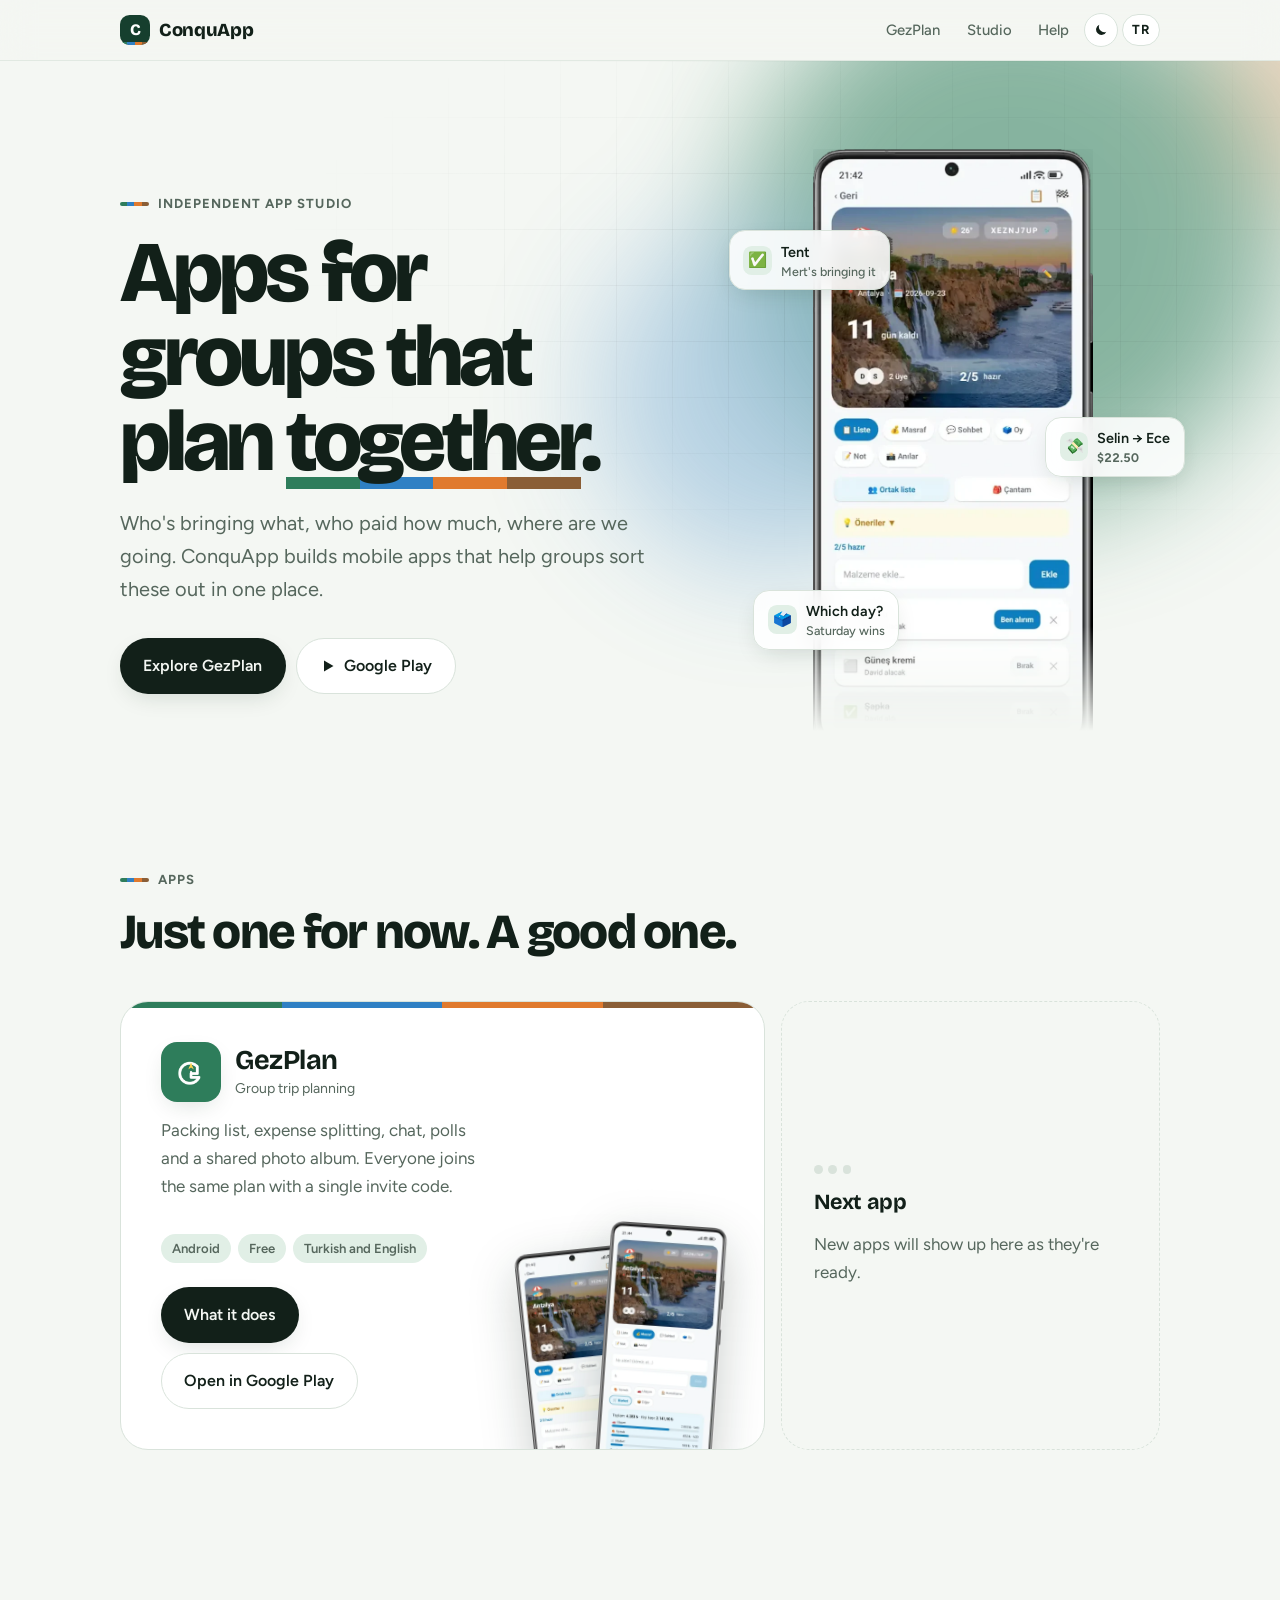
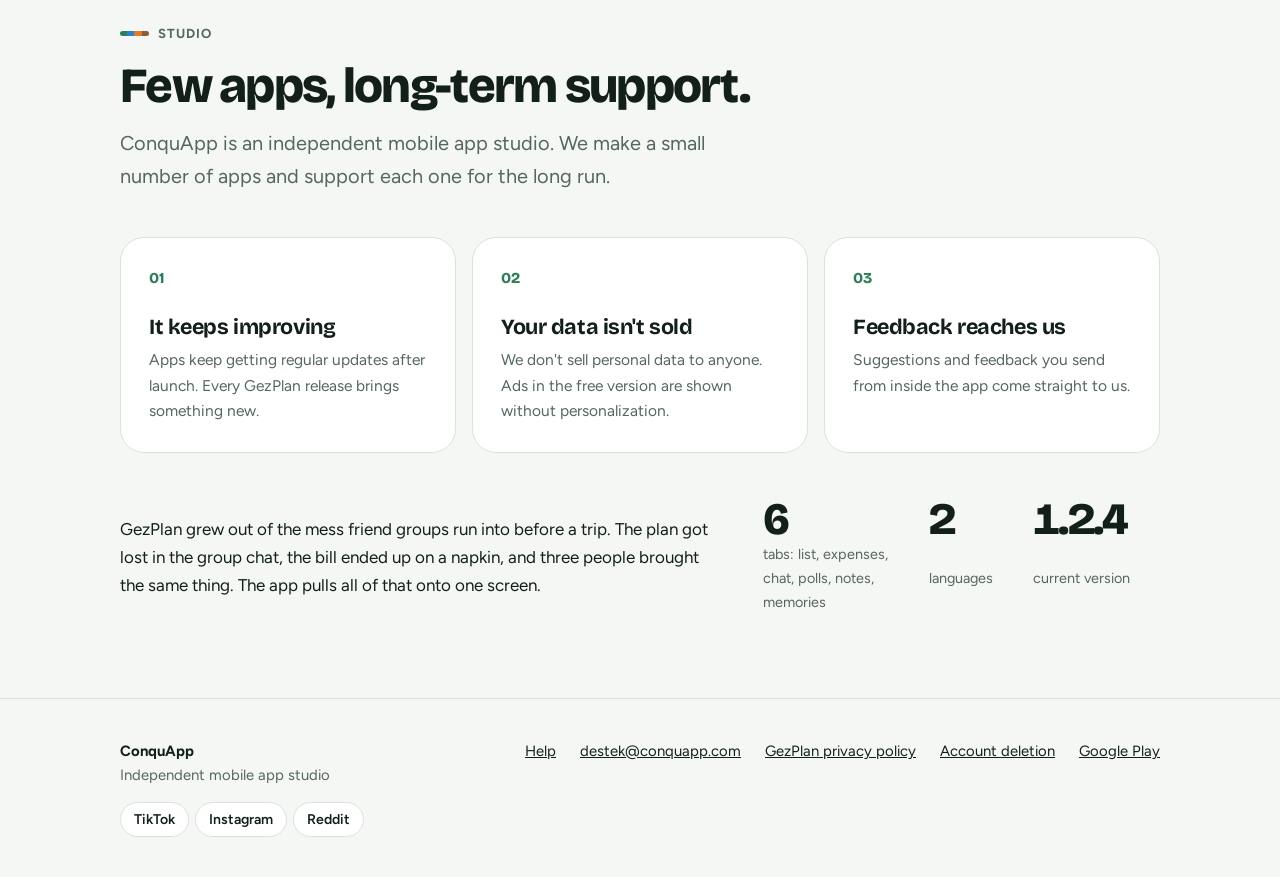
==== commit 11e772e4: "Add files via upload" ====
--- a/en/index.html
+++ b/en/index.html
@@ -1,20 +1,21 @@
 <!DOCTYPE html>
-<html lang="en">
+<html lang="en" class="no-js">
 <head>
 <meta charset="utf-8">
 <meta name="viewport" content="width=device-width, initial-scale=1, viewport-fit=cover">
+<script>(function(d){d.className=d.className.replace("no-js","js");try{var t=localStorage.getItem("conquapp-theme");if(t)d.setAttribute("data-theme",t)}catch(e){}})(document.documentElement)</script>
 <title>ConquApp</title>
 <meta name="description" content="ConquApp builds mobile apps for groups that organize things together. Its first app, GezPlan, is free on Google Play.">
-<link rel="canonical" href="https://conquu.github.io/en/">
-<link rel="alternate" hreflang="tr" href="https://conquu.github.io/">
-<link rel="alternate" hreflang="en" href="https://conquu.github.io/en/">
-<link rel="alternate" hreflang="x-default" href="https://conquu.github.io/en/">
+<link rel="canonical" href="https://conquapp.com/en/">
+<link rel="alternate" hreflang="tr" href="https://conquapp.com/">
+<link rel="alternate" hreflang="en" href="https://conquapp.com/en/">
+<link rel="alternate" hreflang="x-default" href="https://conquapp.com/en/">
 <meta property="og:site_name" content="ConquApp">
 <meta property="og:type" content="website">
-<meta property="og:url" content="https://conquu.github.io/en/">
+<meta property="og:url" content="https://conquapp.com/en/">
 <meta property="og:title" content="ConquApp">
 <meta property="og:description" content="Mobile apps for groups that plan together. Our first app is GezPlan.">
-<meta property="og:image" content="https://conquu.github.io/og/conquapp-en.jpg">
+<meta property="og:image" content="https://conquapp.com/og/conquapp-en.jpg">
 <meta property="og:image:width" content="1200">
 <meta property="og:image:height" content="630">
 <meta property="og:locale" content="en_US">
@@ -28,7 +29,7 @@
 <link rel="preconnect" href="https://fonts.gstatic.com" crossorigin>
 <link href="https://fonts.googleapis.com/css2?family=Bricolage+Grotesque:opsz,wght@12..96,700;12..96,800&family=Figtree:wght@400;500;600;700&display=swap" rel="stylesheet">
 <link rel="stylesheet" href="../style.css">
-<script type="application/ld+json">{"@context": "https://schema.org", "@type": "Organization", "name": "ConquApp", "url": "https://conquu.github.io/", "logo": "https://conquu.github.io/icons/conquapp-192.png", "email": "kampprojesi@gmail.com", "sameAs": ["https://www.tiktok.com/@gezplan.app", "https://www.instagram.com/conquapp", "https://www.reddit.com/user/Conquapp", "https://play.google.com/store/apps/details?id=com.conquu.gezplan"]}</script>
+<script type="application/ld+json">{"@context": "https://schema.org", "@type": "Organization", "name": "ConquApp", "url": "https://conquapp.com/", "logo": "https://conquapp.com/icons/conquapp-192.png", "email": "destek@conquapp.com", "sameAs": ["https://www.tiktok.com/@gezplan.app", "https://www.instagram.com/conquapp", "https://www.reddit.com/user/Conquapp", "https://play.google.com/store/apps/details?id=com.conquu.gezplan"]}</script>
 </head>
 <body>
 
@@ -47,6 +48,7 @@
       <a href="gezplan.html">GezPlan</a>
       <a class="nav-extra" href="#studio">Studio</a>
       <a href="help.html">Help</a>
+      <button type="button" class="theme-toggle" id="themeToggle" aria-label="Dark or light theme" title="Dark or light theme"><svg class="i-moon" viewBox="0 0 24 24" aria-hidden="true"><path d="M20 14.5A8 8 0 0 1 9.5 4a8 8 0 1 0 10.5 10.5z" fill="currentColor"/></svg><svg class="i-sun" viewBox="0 0 24 24" aria-hidden="true"><circle cx="12" cy="12" r="4.5" fill="currentColor"/><g stroke="currentColor" stroke-width="2" stroke-linecap="round"><path d="M12 2v2.5M12 19.5V22M2 12h2.5M19.5 12H22M4.9 4.9l1.8 1.8M17.3 17.3l1.8 1.8M4.9 19.1l1.8-1.8M17.3 6.7l1.8-1.8"/></g></svg></button>
       <a class="lang-pill" href="../index.html" hreflang="tr" lang="tr" data-set-lang="tr" title="Türkçe">TR</a>
     </nav>
   </div>
@@ -55,9 +57,12 @@
 <main>
 
 <section class="hero">
+  <div class="aurora" aria-hidden="true"><span></span><span></span><span></span></div>
+  <div class="grid-lines" aria-hidden="true"></div>
   <div class="wrap">
-    <div>
-      <h1>Apps for groups that plan together.</h1>
+    <div class="reveal">
+      <p class="eyebrow">Independent app studio</p>
+      <h1>Apps for groups that plan <span class="stripe">together</span>.</h1>
       <p class="lede">Who's bringing what, who paid how much, where are we going. ConquApp builds mobile apps that help groups sort these out in one place.</p>
       <div class="actions">
         <a class="btn btn-primary" href="gezplan.html">Explore GezPlan</a>
@@ -67,40 +72,49 @@
         </a>
       </div>
     </div>
-    <div class="fan" aria-label="Three screens from the GezPlan app">
-      <img src="../img/liste.webp" alt="Shared packing list screen" width="620" height="1291">
-      <img src="../img/masraf.webp" alt="Expense splitting screen" width="620" height="1288">
-      <img src="../img/karne.webp" alt="Trip report screen" width="620" height="1286">
+    <div class="stage reveal d1" role="img" aria-label="Screens from the GezPlan app">
+      <div class="phone" data-cycle>
+        <img src="../img/ui-liste.webp" alt="Shared packing list screen" width="620" height="1291">
+        <img src="../img/ui-masraf.webp" alt="Expense splitting screen" width="620" height="1288" loading="lazy">
+        <img src="../img/ui-oylama.webp" alt="Poll screen" width="620" height="1291" loading="lazy">
+        <img src="../img/ui-karne.webp" alt="Trip report screen" width="620" height="1286" loading="lazy">
+      </div>
+      <div class="float f1" aria-hidden="true"><i>✅</i><span>Tent<small>Mert's bringing it</small></span></div>
+      <div class="float f2" aria-hidden="true"><i>💸</i><span>Selin → Ece<small><b>$22.50</b></small></span></div>
+      <div class="float f3" aria-hidden="true"><i>🗳️</i><span>Which day?<small>Saturday wins</small></span></div>
     </div>
   </div>
 </section>
 
 <section class="band" id="apps">
   <div class="wrap">
-    <div class="section-head">
-      <h2>Apps</h2>
+    <div class="section-head reveal">
+      <p class="eyebrow">Apps</p>
+      <h2>Just one for now. A good one.</h2>
     </div>
 
     <div class="shelf">
-      <article class="app-card">
-        <img class="app-icon" src="../icons/gezplan-192.png" alt="" width="192" height="192">
-        <div>
-          <h3>GezPlan</h3>
-          <p class="dim">Group trip planning. Packing list, expense splitting, chat, polls and a shared photo album. Everyone joins the same plan with a single invite code.</p>
-          <ul class="chips">
-            <li>Android</li>
-            <li>Free</li>
-            <li>Turkish and English</li>
-          </ul>
+      <article class="app-feature reveal">
+        <div class="copy">
+          <div class="app-head">
+            <img class="app-icon" src="../icons/gezplan-192.png" alt="" width="192" height="192">
+            <div><h3>GezPlan</h3><small>Group trip planning</small></div>
+          </div>
+          <p class="dim">Packing list, expense splitting, chat, polls and a shared photo album. Everyone joins the same plan with a single invite code.</p>
+          <ul class="chips"><li>Android</li><li>Free</li><li>Turkish and English</li></ul>
+          <div class="actions">
+            <a class="btn btn-primary" href="gezplan.html">What it does</a>
+            <a class="btn btn-line" href="https://play.google.com/store/apps/details?id=com.conquu.gezplan&amp;hl=en&amp;referrer=utm_source%3Dwebsite%26utm_medium%3Dsite%26utm_campaign%3Dhome_en">Open in Google Play</a>
+          </div>
         </div>
-        <div class="trip-stripe" aria-hidden="true"><span></span><span></span><span></span><span></span></div>
-        <div class="actions">
-          <a class="btn btn-primary" href="gezplan.html">What it does</a>
-          <a class="btn btn-line" href="https://play.google.com/store/apps/details?id=com.conquu.gezplan&amp;hl=en&amp;referrer=utm_source%3Dwebsite%26utm_medium%3Dsite%26utm_campaign%3Dhome_en">Open in Google Play</a>
+        <div class="peek" aria-hidden="true">
+          <img src="../img/ui-liste.webp" alt="List screen" width="620" height="1291" loading="lazy">
+          <img src="../img/ui-masraf.webp" alt="Expenses screen" width="620" height="1288" loading="lazy">
         </div>
       </article>
 
-      <div class="slot">
+      <div class="slot reveal d1">
+        <div class="dots" aria-hidden="true"><span></span><span></span><span></span></div>
         <h3>Next app</h3>
         <p>New apps will show up here as they're ready.</p>
       </div>
@@ -110,13 +124,19 @@
 
 <section class="band" id="studio">
   <div class="wrap">
-    <h2>Studio</h2>
-    <p class="lede">ConquApp is an independent mobile app studio. We make a small number of apps and support each one for the long run.</p>
-    <p>GezPlan grew out of the mess friend groups run into before a trip. The plan got lost in the group chat, the bill ended up on a napkin, and three people brought the same thing. The app pulls all of that onto one screen and has been updated regularly since launch.</p>
-    <div class="facts">
-      <div><strong>6</strong><span>tabs: list, expenses, chat, polls, notes, memories</span></div>
-      <div><strong>2</strong><span>languages</span></div>
-      <div><strong>1.2.4</strong><span>current version</span></div>
+    <div class="section-head reveal">
+      <p class="eyebrow">Studio</p>
+      <h2>Few apps, long-term support.</h2>
+      <p class="lede">ConquApp is an independent mobile app studio. We make a small number of apps and support each one for the long run.</p>
+    </div>
+    <div class="principles">
+      <div class="principle reveal d0"><span class="num">01</span><h3>It keeps improving</h3><p>Apps keep getting regular updates after launch. Every GezPlan release brings something new.</p></div>
+      <div class="principle reveal d1"><span class="num">02</span><h3>Your data isn't sold</h3><p>We don't sell personal data to anyone. Ads in the free version are shown without personalization.</p></div>
+      <div class="principle reveal d2"><span class="num">03</span><h3>Feedback reaches us</h3><p>Suggestions and feedback you send from inside the app come straight to us.</p></div>
+    </div>
+    <div class="story reveal">
+      <p>GezPlan grew out of the mess friend groups run into before a trip. The plan got lost in the group chat, the bill ended up on a napkin, and three people brought the same thing. The app pulls all of that onto one screen.</p>
+      <div class="facts"><div><strong>6</strong><span>tabs: list, expenses, chat, polls, notes, memories</span></div><div><strong>2</strong><span>languages</span></div><div><strong>1.2.4</strong><span>current version</span></div></div>
     </div>
   </div>
 </section>
@@ -133,9 +153,9 @@
     </div>
     <ul>
       <li><a href="help.html">Help</a></li>
-      <li><a href="mailto:kampprojesi@gmail.com">kampprojesi@gmail.com</a></li>
-      <li><a href="https://conquu.github.io/gezplan-privacy/#en">GezPlan privacy policy</a></li>
-      <li><a href="https://conquu.github.io/gezplan-privacy/hesap-silme.html#en">Account deletion</a></li>
+      <li><a href="mailto:destek@conquapp.com">destek@conquapp.com</a></li>
+      <li><a href="https://conquapp.com/gezplan-privacy/#en">GezPlan privacy policy</a></li>
+      <li><a href="https://conquapp.com/gezplan-privacy/hesap-silme.html#en">Account deletion</a></li>
       <li><a href="https://play.google.com/store/apps/details?id=com.conquu.gezplan&amp;hl=en&amp;referrer=utm_source%3Dwebsite%26utm_medium%3Dsite%26utm_campaign%3Dfooter_en">Google Play</a></li>
     </ul>
   </div>
--- a/style.css
+++ b/style.css
@@ -1,20 +1,29 @@
-/* ConquApp — paylasilan stiller
-   Renkler GezPlan'in designSystem.js paletinden; gezi turu renkleri
-   uygulamadaki tema renkleri (kamp, deniz, piknik, doga). */
+/* ConquApp — paylaşılan stiller (v2)
+   Renkler GezPlan'ın paletinden. Dört renkli şerit, uygulamadaki gezi
+   türlerinin (kamp, deniz, piknik, doğa) renkleri; sitenin ortak motifi. */
 
 :root {
-  --bg: #F3F6F2;
+  --bg: #F4F7F3;
   --surface: #FFFFFF;
-  --ink: #132019;
+  --surface-2: #EAF1EC;
+  --ink: #122019;
   --muted: #56675D;
-  --rule: #D8E2DA;
+  --rule: #D9E3DB;
   --brand: #2E7D5B;
-  --brand-deep: #1C4F39;
-  --brand-soft: #E3F0E8;
+  --brand-deep: #163F2E;
+  --brand-soft: #E1EFE6;
   --chip: #FFFFFF;
-  --shadow: 0 1.25rem 3rem rgba(19, 44, 30, 0.16);
-
-  /* aktif gezi temasi (JS degistirir) */
+  --shadow: 0 1.5rem 3.5rem -1rem rgba(19, 44, 30, 0.22);
+  --shadow-sm: 0 0.5rem 1.5rem -0.5rem rgba(19, 44, 30, 0.18);
+  --glow: 0.55;
+
+  --kamp: #2E7D5B;
+  --deniz: #2F80C4;
+  --piknik: #E07A2E;
+  --doga: #8A5E36;
+  --stripe: linear-gradient(90deg, var(--kamp) 0 25%, var(--deniz) 25% 50%, var(--piknik) 50% 75%, var(--doga) 75%);
+
+  /* aktif gezi teması (GezPlan sayfasında JS değiştirir) */
   --t1: #2E7D5B;
   --t2: #43A57C;
 
@@ -22,42 +31,49 @@
   --body: "Figtree", "Segoe UI", system-ui, sans-serif;
 
   --pad: clamp(1rem, 5vw, 3.5rem);
-  --max: 70rem;
+  --max: 72rem;
+  --ease: cubic-bezier(0.2, 0.7, 0.2, 1);
 }
 
 @media (prefers-color-scheme: dark) {
   :root:not([data-theme="light"]) {
     color-scheme: dark;
-    --bg: #0E1411;
-    --surface: #161E19;
-    --ink: #E4ECE6;
-    --muted: #9CAFA3;
-    --rule: #27342C;
-    --brand: #43A57C;
+    --bg: #0C1310;
+    --surface: #141D18;
+    --surface-2: #19241E;
+    --ink: #E6EEE8;
+    --muted: #9DB0A4;
+    --rule: #25332B;
+    --brand: #4DB386;
     --brand-deep: #0F2419;
-    --brand-soft: #1A2A21;
-    --chip: #1B251F;
-    --shadow: 0 1.25rem 3rem rgba(0, 0, 0, 0.45);
+    --brand-soft: #1A2B22;
+    --chip: #19241E;
+    --shadow: 0 1.5rem 3.5rem -1rem rgba(0, 0, 0, 0.6);
+    --shadow-sm: 0 0.5rem 1.5rem -0.5rem rgba(0, 0, 0, 0.5);
+    --glow: 0.32;
   }
 }
 
 :root[data-theme="dark"] {
   color-scheme: dark;
-  --bg: #0E1411;
-  --surface: #161E19;
-  --ink: #E4ECE6;
-  --muted: #9CAFA3;
-  --rule: #27342C;
-  --brand: #43A57C;
+  --bg: #0C1310;
+  --surface: #141D18;
+  --surface-2: #19241E;
+  --ink: #E6EEE8;
+  --muted: #9DB0A4;
+  --rule: #25332B;
+  --brand: #4DB386;
   --brand-deep: #0F2419;
-  --brand-soft: #1A2A21;
-  --chip: #1B251F;
-  --shadow: 0 1.25rem 3rem rgba(0, 0, 0, 0.45);
+  --brand-soft: #1A2B22;
+  --chip: #19241E;
+  --shadow: 0 1.5rem 3.5rem -1rem rgba(0, 0, 0, 0.6);
+  --shadow-sm: 0 0.5rem 1.5rem -0.5rem rgba(0, 0, 0, 0.5);
+  --glow: 0.32;
 }
 
 * { box-sizing: border-box; }
 
-html { -webkit-text-size-adjust: 100%; }
+html { -webkit-text-size-adjust: 100%; scroll-behavior: smooth; }
 
 body {
   margin: 0;
@@ -67,6 +83,7 @@
   font-size: clamp(1rem, 0.96rem + 0.2vw, 1.0625rem);
   line-height: 1.65;
   -webkit-font-smoothing: antialiased;
+  overflow-x: hidden;
 }
 
 img { max-width: 100%; height: auto; display: block; }
@@ -90,18 +107,18 @@
 h1 {
   font-family: var(--display);
   font-weight: 800;
-  font-size: clamp(2.3rem, 1.4rem + 4.2vw, 4.6rem);
-  line-height: 1.02;
-  letter-spacing: -0.04em;
-  margin: 0 0 1.25rem;
+  font-size: clamp(2.5rem, 1.3rem + 5.2vw, 5.4rem);
+  line-height: 0.98;
+  letter-spacing: -0.045em;
+  margin: 0 0 1.4rem;
 }
 
 h2 {
   font-family: var(--display);
   font-weight: 800;
-  font-size: clamp(1.7rem, 1.3rem + 1.6vw, 2.6rem);
-  line-height: 1.08;
-  letter-spacing: -0.03em;
+  font-size: clamp(1.85rem, 1.3rem + 2.2vw, 3.2rem);
+  line-height: 1.03;
+  letter-spacing: -0.035em;
   margin: 0 0 1rem;
 }
 
@@ -118,23 +135,52 @@
 p:last-child { margin-bottom: 0; }
 
 .lede {
-  font-size: clamp(1.07rem, 1rem + 0.35vw, 1.22rem);
+  font-size: clamp(1.08rem, 1rem + 0.4vw, 1.25rem);
   color: var(--muted);
   max-width: 46ch;
 }
 
 .dim { color: var(--muted); }
 
-/* ---------- ust bar ---------- */
+.eyebrow {
+  display: inline-flex;
+  align-items: center;
+  gap: 0.55rem;
+  font-size: 0.82rem;
+  font-weight: 700;
+  letter-spacing: 0.08em;
+  text-transform: uppercase;
+  color: var(--muted);
+  margin: 0 0 1rem;
+}
+
+.eyebrow::before {
+  content: "";
+  width: 1.8rem;
+  height: 0.3rem;
+  border-radius: 999px;
+  background: var(--stripe);
+}
+
+/* Dört renkli alt çizgi: başlıklarda vurgulanan kelime */
+.stripe {
+  background-image: var(--stripe);
+  background-repeat: no-repeat;
+  background-size: 100% 0.14em;
+  background-position: 0 92%;
+  padding-bottom: 0.04em;
+}
+
+/* ---------- üst bar ---------- */
 
 .topbar {
   position: sticky;
   top: env(safe-area-inset-top, 0px);
-  z-index: 10;
-  background: color-mix(in srgb, var(--bg) 82%, transparent);
-  backdrop-filter: blur(14px);
-  -webkit-backdrop-filter: blur(14px);
-  border-bottom: 1px solid var(--rule);
+  z-index: 20;
+  background: color-mix(in srgb, var(--bg) 78%, transparent);
+  backdrop-filter: blur(16px) saturate(1.4);
+  -webkit-backdrop-filter: blur(16px) saturate(1.4);
+  border-bottom: 1px solid color-mix(in srgb, var(--rule) 70%, transparent);
 }
 
 .topbar .wrap {
@@ -142,7 +188,7 @@
   align-items: center;
   justify-content: space-between;
   gap: 1rem;
-  padding-block: 0.8rem;
+  padding-block: 0.75rem;
 }
 
 .mark {
@@ -158,19 +204,30 @@
 }
 
 .mark-glyph {
+  position: relative;
   width: 1.9rem;
   height: 1.9rem;
   border-radius: 0.6rem;
-  background: var(--brand);
+  background: var(--brand-deep);
   color: #FFFFFF;
   display: grid;
   place-items: center;
   font-size: 1rem;
   font-weight: 800;
+  overflow: hidden;
+}
+
+.mark-glyph::after {
+  content: "";
+  position: absolute;
+  left: 0; right: 0; bottom: 0;
+  height: 0.2rem;
+  background: var(--stripe);
 }
 
 .topnav {
   display: flex;
+  align-items: center;
   flex-wrap: wrap;
   gap: 0.25rem;
   font-size: 0.93rem;
@@ -182,10 +239,30 @@
   text-decoration: none;
   padding: 0.35rem 0.7rem;
   border-radius: 999px;
+  transition: color 0.15s ease, background-color 0.15s ease;
 }
 
 .topnav a:hover,
 .topnav a[aria-current="page"] { color: var(--ink); background: var(--brand-soft); }
+
+.theme-toggle {
+  display: inline-grid;
+  place-items: center;
+  width: 2.1rem;
+  height: 2.1rem;
+  border-radius: 999px;
+  border: 1.5px solid var(--rule);
+  background: var(--surface);
+  color: var(--ink);
+  cursor: pointer;
+  padding: 0;
+}
+
+.theme-toggle:hover { border-color: var(--brand); }
+.theme-toggle svg { width: 1rem; height: 1rem; }
+.theme-toggle .i-sun { display: none; }
+.is-dark .theme-toggle .i-sun { display: block; }
+.is-dark .theme-toggle .i-moon { display: none; }
 
 /* ---------- butonlar ---------- */
 
@@ -204,15 +281,16 @@
   font-weight: 600;
   font-size: 1rem;
   text-decoration: none;
-  padding: 0.8rem 1.35rem;
+  padding: 0.85rem 1.4rem;
   border-radius: 999px;
   border: 1.5px solid transparent;
-  transition: transform 0.15s ease, background-color 0.15s ease;
-}
-
+  transition: transform 0.2s var(--ease), background-color 0.15s ease, border-color 0.15s ease, box-shadow 0.2s ease;
+}
+
+.btn:hover { transform: translateY(-1px); }
 .btn:active { transform: scale(0.97); }
 
-.btn-primary { background: var(--ink); color: var(--bg); }
+.btn-primary { background: var(--ink); color: var(--bg); box-shadow: var(--shadow-sm); }
 .btn-primary:hover { background: var(--brand); color: #FFFFFF; }
 
 .btn-line { border-color: var(--rule); color: var(--ink); background: var(--surface); }
@@ -220,110 +298,221 @@
 
 .play-glyph { width: 1rem; height: 1rem; flex: none; }
 
-/* ---------- bolumler ---------- */
-
-.band { padding-block: clamp(3rem, 7vw, 5.5rem); }
-
-.band + .band { border-top: 1px solid var(--rule); }
-
-.section-head { margin-bottom: clamp(1.5rem, 3vw, 2.25rem); }
+/* ---------- bölümler ---------- */
+
+.band { padding-block: clamp(3rem, 6.5vw, 5.25rem); position: relative; }
+
+.section-head { margin-bottom: clamp(1.75rem, 3.5vw, 2.75rem); }
+.section-head.center { text-align: center; }
+.section-head.center .lede, .section-head.center h2 { margin-inline: auto; }
+
+/* ---------- arka plan ışıltısı ---------- */
+
+.aurora {
+  position: absolute;
+  inset: -20% -10% auto;
+  height: 140%;
+  pointer-events: none;
+  z-index: 0;
+  opacity: var(--glow);
+  filter: blur(60px);
+}
+
+.aurora span {
+  position: absolute;
+  border-radius: 50%;
+  width: 34rem;
+  height: 34rem;
+}
+
+.aurora span:nth-child(1) { background: var(--t1); top: 5%; right: 8%; }
+.aurora span:nth-child(2) { background: var(--deniz); top: 30%; right: 30%; width: 22rem; height: 22rem; opacity: 0.55; }
+.aurora span:nth-child(3) { background: var(--piknik); top: 0; right: -6%; width: 18rem; height: 18rem; opacity: 0.45; }
+
+.grid-lines {
+  position: absolute;
+  inset: 0;
+  pointer-events: none;
+  z-index: 0;
+  background-image:
+    linear-gradient(to right, color-mix(in srgb, var(--ink) 6%, transparent) 1px, transparent 1px),
+    linear-gradient(to bottom, color-mix(in srgb, var(--ink) 6%, transparent) 1px, transparent 1px);
+  background-size: 3.5rem 3.5rem;
+  mask-image: radial-gradient(ellipse 70% 60% at 70% 30%, #000 10%, transparent 70%);
+  -webkit-mask-image: radial-gradient(ellipse 70% 60% at 70% 30%, #000 10%, transparent 70%);
+}
 
 /* ---------- ana sayfa kahraman ---------- */
 
+.hero { position: relative; overflow: hidden; }
+
 .hero .wrap {
-  display: grid;
-  grid-template-columns: 1.05fr 0.95fr;
+  position: relative;
+  z-index: 1;
+  display: grid;
+  grid-template-columns: 1.15fr 0.85fr;
   gap: clamp(2rem, 5vw, 4rem);
   align-items: center;
-  padding-block: clamp(2.5rem, 7vw, 5.5rem);
-}
-
-.fan {
+  padding-block: clamp(3rem, 7vw, 5.5rem) clamp(2rem, 4vw, 3rem);
+}
+
+.hero .lede { margin-bottom: 2rem; }
+
+.stage {
   position: relative;
-  height: clamp(21rem, 42vw, 32rem);
+  display: grid;
+  place-items: center;
+  min-height: clamp(26rem, 46vw, 36rem);
+}
+
+.phone {
+  position: relative;
+  width: clamp(13.5rem, 22vw, 17.5rem);
+  aspect-ratio: 620 / 1290;
+  filter: drop-shadow(0 2rem 2.5rem rgba(10, 30, 20, 0.28));
+  mask-image: linear-gradient(to bottom, #000 82%, transparent);
+  -webkit-mask-image: linear-gradient(to bottom, #000 82%, transparent);
+}
+
+.phone img {
+  position: absolute;
+  inset: 0;
+  width: 100%;
+  height: 100%;
+  object-fit: cover;
+  object-position: top;
+  opacity: 0;
+  transition: opacity 0.7s ease;
+}
+
+.phone img.is-on { opacity: 1; }
+.no-js .phone img:first-child { opacity: 1; }
+
+.float {
+  position: absolute;
+  z-index: 2;
   display: flex;
-  justify-content: center;
-  align-items: center;
-}
-
-.fan img {
-  position: absolute;
-  width: clamp(8.5rem, 16vw, 13rem);
-  border-radius: 1.3rem;
-  box-shadow: var(--shadow);
-  background: #FFFFFF;
-}
-
-.fan img:nth-child(1) { transform: translateX(-62%) rotate(-9deg) translateY(4%); }
-.fan img:nth-child(2) { z-index: 2; }
-.fan img:nth-child(3) { transform: translateX(62%) rotate(9deg) translateY(4%); }
-
-/* ---------- uygulama rafi ---------- */
+  align-items: center;
+  gap: 0.55rem;
+  background: color-mix(in srgb, var(--surface) 88%, transparent);
+  backdrop-filter: blur(10px);
+  -webkit-backdrop-filter: blur(10px);
+  border: 1px solid var(--rule);
+  border-radius: 1rem;
+  padding: 0.6rem 0.85rem;
+  font-size: 0.9rem;
+  font-weight: 600;
+  box-shadow: var(--shadow-sm);
+  white-space: nowrap;
+}
+
+.float i {
+  font-style: normal;
+  display: grid;
+  place-items: center;
+  width: 1.8rem;
+  height: 1.8rem;
+  border-radius: 0.55rem;
+  background: var(--brand-soft);
+  font-size: 0.95rem;
+}
+
+.float small { display: block; font-weight: 500; color: var(--muted); font-size: 0.78rem; line-height: 1.2; }
+.float b { font-variant-numeric: tabular-nums; }
+
+.float.f1 { top: 14%; left: -4%; }
+.float.f2 { top: 46%; right: -6%; }
+.float.f3 { bottom: 14%; left: 2%; }
+
+/* ---------- uygulama rafı ---------- */
 
 .shelf {
   display: grid;
-  grid-template-columns: 1.6fr 1fr;
+  grid-template-columns: 1.7fr 1fr;
   gap: 1rem;
 }
 
-.app-card {
-  display: grid;
-  grid-template-columns: auto 1fr;
-  gap: 1rem 1.25rem;
+.app-feature {
+  position: relative;
+  overflow: hidden;
+  display: grid;
+  grid-template-columns: 1.25fr 0.75fr;
+  gap: 1.5rem;
   background: var(--surface);
   border: 1px solid var(--rule);
-  border-radius: 1.5rem;
-  padding: clamp(1.35rem, 3vw, 2rem);
-}
+  border-radius: 1.75rem;
+  padding: clamp(1.5rem, 3.5vw, 2.5rem);
+  padding-bottom: 0;
+  transition: transform 0.35s var(--ease), box-shadow 0.35s var(--ease);
+}
+
+.app-feature::before {
+  content: "";
+  position: absolute;
+  left: 0; right: 0; top: 0;
+  height: 0.35rem;
+  background: var(--stripe);
+}
+
+.app-feature:hover { transform: translateY(-4px); box-shadow: var(--shadow); }
+
+.app-feature .copy { padding-bottom: clamp(1.5rem, 3.5vw, 2.5rem); display: grid; gap: 0.25rem; align-content: start; }
+
+.app-head { display: flex; align-items: center; gap: 0.9rem; margin-bottom: 0.6rem; }
+.app-head h3 { font-size: 1.7rem; margin: 0; }
+.app-head small { display: block; color: var(--muted); font-size: 0.88rem; }
 
 .app-icon {
   width: 3.75rem;
   height: 3.75rem;
   border-radius: 1rem;
-  background: linear-gradient(145deg, #2E7D5B, #43A57C);
-  display: grid;
-  place-items: center;
-  font-size: 1.9rem;
-}
-
-.app-card .actions { grid-column: 1 / -1; }
+  object-fit: cover;
+  box-shadow: var(--shadow-sm);
+}
+
+.app-feature .actions { margin-top: 1.25rem; }
+
+.peek {
+  position: relative;
+  align-self: end;
+  height: clamp(15rem, 26vw, 19rem);
+}
+
+.peek img {
+  position: absolute;
+  bottom: 0;
+  width: 58%;
+  filter: drop-shadow(0 1rem 1.5rem rgba(10, 30, 20, 0.22));
+  transition: transform 0.45s var(--ease);
+}
+
+.peek img:nth-child(1) { left: 2%; transform: translateY(18%) rotate(-6deg); }
+.peek img:nth-child(2) { right: 2%; transform: translateY(8%) rotate(4deg); }
+.app-feature:hover .peek img:nth-child(1) { transform: translateY(12%) rotate(-8deg); }
+.app-feature:hover .peek img:nth-child(2) { transform: translateY(2%) rotate(6deg); }
 
 .chips {
   display: flex;
   flex-wrap: wrap;
   gap: 0.4rem;
-  margin: 0.75rem 0 0;
+  margin: 0.9rem 0 0;
   padding: 0;
   list-style: none;
 }
 
 .chips li {
   font-size: 0.82rem;
-  font-weight: 500;
+  font-weight: 600;
   color: var(--muted);
   background: var(--brand-soft);
-  padding: 0.2rem 0.65rem;
+  padding: 0.22rem 0.7rem;
   border-radius: 999px;
 }
-
-.trip-stripe {
-  grid-column: 1 / -1;
-  display: grid;
-  grid-template-columns: repeat(4, 1fr);
-  height: 0.45rem;
-  border-radius: 999px;
-  overflow: hidden;
-}
-
-.trip-stripe span:nth-child(1) { background: #2E7D5B; }
-.trip-stripe span:nth-child(2) { background: #2F80C4; }
-.trip-stripe span:nth-child(3) { background: #E07A2E; }
-.trip-stripe span:nth-child(4) { background: #8A5E36; }
 
 .slot {
   border: 1.5px dashed var(--rule);
-  border-radius: 1.5rem;
-  padding: clamp(1.35rem, 3vw, 2rem);
+  border-radius: 1.75rem;
+  padding: clamp(1.5rem, 3vw, 2rem);
   display: flex;
   flex-direction: column;
   justify-content: center;
@@ -333,66 +522,103 @@
 
 .slot h3 { color: var(--ink); }
 
+.slot .dots { display: flex; gap: 0.35rem; margin-bottom: 0.5rem; }
+.slot .dots span { width: 0.55rem; height: 0.55rem; border-radius: 50%; background: var(--rule); }
+
+/* ---------- stüdyo ---------- */
+
+.principles {
+  display: grid;
+  grid-template-columns: repeat(3, 1fr);
+  gap: 1rem;
+  margin: clamp(1.75rem, 4vw, 2.75rem) 0;
+}
+
+.principle {
+  background: var(--surface);
+  border: 1px solid var(--rule);
+  border-radius: 1.5rem;
+  padding: clamp(1.35rem, 3vw, 1.75rem);
+}
+
+.principle .num {
+  font-family: var(--display);
+  font-weight: 800;
+  font-size: 0.95rem;
+  color: var(--brand);
+  display: block;
+  margin-bottom: 1.5rem;
+}
+
+.principle p { color: var(--muted); margin: 0; font-size: 0.97rem; }
+
+.story {
+  display: grid;
+  grid-template-columns: 1.2fr 0.8fr;
+  gap: clamp(1.5rem, 4vw, 3rem);
+  align-items: end;
+}
+
 .facts {
-  display: flex;
-  flex-wrap: wrap;
-  gap: 1.5rem 3rem;
-  margin-top: 2rem;
+  display: grid;
+  grid-template-columns: repeat(3, auto);
+  gap: 1.5rem 2.5rem;
+  justify-content: start;
 }
 
 .facts div { display: grid; gap: 0.1rem; }
 
 .facts strong {
   font-family: var(--display);
-  font-size: 1.6rem;
+  font-size: clamp(2rem, 1.6rem + 1.5vw, 2.8rem);
   font-weight: 800;
-  letter-spacing: -0.03em;
+  letter-spacing: -0.04em;
+  line-height: 1;
   font-variant-numeric: tabular-nums;
 }
 
-.facts span { color: var(--muted); font-size: 0.92rem; }
-
-/* ---------- gezi karti (GezPlan kahraman) ---------- */
-
-.trip-hero {
-  position: relative;
-  overflow: hidden;
-}
-
-.trip-hero::before {
-  content: "";
-  position: absolute;
-  inset: 0;
-  background: repeating-radial-gradient(circle at 78% 30%, transparent 0 22px, color-mix(in srgb, var(--t1) 14%, transparent) 22px 23px);
-  mask-image: radial-gradient(circle at 78% 30%, #000 0 35%, transparent 70%);
-  -webkit-mask-image: radial-gradient(circle at 78% 30%, #000 0 35%, transparent 70%);
-  pointer-events: none;
-}
+.facts span { color: var(--muted); font-size: 0.9rem; max-width: 14ch; }
+
+/* ---------- gezi kartı (GezPlan kahraman) ---------- */
+
+.trip-hero { position: relative; overflow: hidden; }
+
+.trip-hero .aurora span:nth-child(1) { background: var(--t1); }
+.trip-hero .aurora span:nth-child(2) { background: var(--t2); }
+.trip-hero .aurora span:nth-child(3) { background: var(--t2); opacity: 0.35; }
 
 .trip-hero .wrap {
   position: relative;
+  z-index: 1;
   display: grid;
   grid-template-columns: 1fr minmax(0, 25rem);
   gap: clamp(2rem, 5vw, 4rem);
   align-items: center;
-  padding-block: clamp(2.5rem, 7vw, 5rem);
-}
-
-.trip-demo { display: grid; gap: 0.9rem; }
+  padding-block: clamp(3rem, 8vw, 6rem);
+}
+
+.trip-hero .lede { margin-bottom: 2rem; }
+.trip-hero h1 { font-size: clamp(2.4rem, 1.2rem + 4.2vw, 4.5rem); }
+
+.trip-demo { display: grid; gap: 0.9rem; perspective: 1200px; }
 
 .trip-card {
   position: relative;
-  border-radius: 1.75rem;
-  padding: 1.35rem;
+  border-radius: 1.9rem;
+  padding: 1.4rem;
   color: #FFFFFF;
   background: linear-gradient(150deg, var(--t1), var(--t2));
-  box-shadow: var(--shadow);
+  box-shadow: 0 2rem 4rem -1.5rem color-mix(in srgb, var(--t1) 70%, transparent);
   overflow: hidden;
-  min-height: 17rem;
+  min-height: 18rem;
   display: grid;
   grid-template-rows: auto 1fr auto;
   gap: 1rem;
-}
+  transition: background 0.5s ease, box-shadow 0.5s ease, transform 0.5s var(--ease);
+  transform: rotateY(-7deg) rotateX(4deg);
+}
+
+.trip-card:hover { transform: rotateY(0) rotateX(0); }
 
 .trip-card::after {
   content: "";
@@ -410,7 +636,7 @@
   gap: 0.75rem;
 }
 
-.tc-emoji { font-size: 2.2rem; line-height: 1; }
+.tc-emoji { font-size: 2.3rem; line-height: 1; }
 
 .tc-code {
   font-family: var(--display);
@@ -427,7 +653,7 @@
 .tc-title {
   font-family: var(--display);
   font-weight: 800;
-  font-size: 1.9rem;
+  font-size: 2rem;
   letter-spacing: -0.03em;
   line-height: 1.1;
   margin: 0;
@@ -439,7 +665,7 @@
 
 .tc-count strong {
   font-family: var(--display);
-  font-size: 3.6rem;
+  font-size: 3.8rem;
   font-weight: 800;
   line-height: 0.9;
   letter-spacing: -0.05em;
@@ -478,11 +704,7 @@
 
 .tc-ready strong { font-family: var(--display); font-size: 1.2rem; font-weight: 800; }
 
-.theme-switch {
-  display: flex;
-  flex-wrap: wrap;
-  gap: 0.4rem;
-}
+.theme-switch { display: flex; flex-wrap: wrap; gap: 0.4rem; }
 
 .theme-switch button {
   font-family: var(--body);
@@ -494,7 +716,10 @@
   border-radius: 999px;
   padding: 0.45rem 0.85rem;
   cursor: pointer;
-}
+  transition: border-color 0.15s ease, transform 0.15s ease;
+}
+
+.theme-switch button:hover { transform: translateY(-1px); }
 
 .theme-switch button[aria-pressed="true"] {
   border-color: var(--t1);
@@ -503,80 +728,194 @@
 
 .demo-note { font-size: 0.85rem; color: var(--muted); margin: 0; }
 
-/* ---------- galeri ---------- */
-
-.gallery {
-  display: grid;
-  grid-auto-flow: column;
-  grid-auto-columns: clamp(13.5rem, 62vw, 16.5rem);
-  gap: 1.1rem;
-  overflow-x: auto;
-  scroll-snap-type: x mandatory;
-  padding-bottom: 1rem;
-  scrollbar-width: thin;
-}
-
-.gallery figure {
-  margin: 0;
-  scroll-snap-align: start;
-  display: grid;
-  gap: 0.8rem;
-  align-content: start;
-}
-
-.gallery img {
-  border-radius: 1.3rem;
-  border: 1px solid var(--rule);
-  background: #FFFFFF;
-}
-
-.gallery figcaption strong {
-  display: block;
+/* ---------- kaydırmalı anlatım ---------- */
+
+.scrolly {
+  display: grid;
+  grid-template-columns: 1fr minmax(0, 22rem);
+  gap: clamp(2rem, 6vw, 5rem);
+}
+
+.steps { list-style: none; margin: 0; padding: 0; }
+
+.step {
+  min-height: 58vh;
+  display: grid;
+  align-content: center;
+  gap: 0.35rem;
+  opacity: 0.35;
+  transition: opacity 0.4s ease;
+}
+
+.no-js .step, .step.is-active { opacity: 1; }
+
+.step .n {
   font-family: var(--display);
-  font-size: 1.05rem;
-  letter-spacing: -0.015em;
-}
-
-.gallery figcaption span { color: var(--muted); font-size: 0.93rem; line-height: 1.5; display: block; }
-
-.swipe-hint { font-size: 0.88rem; color: var(--muted); margin-top: 0.25rem; }
-
-/* ---------- kimler dahil demosu ---------- */
-
-.split {
-  display: grid;
-  grid-template-columns: 1fr 1fr;
-  gap: clamp(1.5rem, 4vw, 3rem);
-  align-items: start;
-}
-
-.split-panel {
+  font-weight: 800;
+  font-size: 0.95rem;
+  color: var(--t1);
+  display: flex;
+  align-items: center;
+  gap: 0.6rem;
+}
+
+.step .n::after {
+  content: "";
+  height: 2px;
+  width: 2.5rem;
+  background: currentColor;
+  border-radius: 2px;
+  opacity: 0.5;
+}
+
+.step h3 { font-size: clamp(1.6rem, 1.2rem + 1.6vw, 2.4rem); letter-spacing: -0.035em; margin: 0.25rem 0 0.4rem; }
+.step p { color: var(--muted); font-size: 1.08rem; max-width: 36ch; }
+
+.step-img { display: none; }
+.swipe-hint { display: none; font-size: 0.88rem; color: var(--muted); margin-top: 0.5rem; }
+
+.sticky-phone {
+  position: sticky;
+  top: 12vh;
+  height: 76vh;
+  display: grid;
+  place-items: center;
+  isolation: isolate;
+}
+
+.scrolly { margin-top: -8vh; }
+
+.sticky-phone .phone { width: min(100%, 18rem); }
+
+.sticky-phone::before {
+  content: "";
+  position: absolute;
+  width: 80%;
+  aspect-ratio: 1;
+  border-radius: 50%;
+  background: radial-gradient(circle, color-mix(in srgb, var(--t1) 55%, transparent), transparent 68%);
+  z-index: -1;
+  filter: blur(24px);
+  opacity: calc(var(--glow) + 0.2);
+  width: 120%;
+}
+
+.shots-note { font-size: 0.88rem; color: var(--muted); margin-top: 1rem; }
+
+/* ---------- bento ---------- */
+
+.bento {
+  display: grid;
+  grid-template-columns: repeat(4, 1fr);
+  grid-auto-rows: minmax(14rem, auto);
+  gap: 1rem;
+}
+
+.tile {
+  position: relative;
+  overflow: hidden;
   background: var(--surface);
   border: 1px solid var(--rule);
-  border-radius: 1.5rem;
-  padding: clamp(1.25rem, 3vw, 1.75rem);
-  display: grid;
-  gap: 1rem;
-}
-
-.exp-row {
-  display: flex;
-  justify-content: space-between;
-  align-items: baseline;
-  gap: 1rem;
-}
-
-.exp-row strong { font-family: var(--display); font-size: 1.15rem; }
-
-.exp-amount {
+  border-radius: 1.6rem;
+  padding: clamp(1.25rem, 2.5vw, 1.6rem);
+  display: grid;
+  align-content: space-between;
+  gap: 1.25rem;
+}
+
+.tile h3 { margin-bottom: 0.25rem; }
+.tile p { color: var(--muted); font-size: 0.95rem; margin: 0; }
+
+.tile.big { grid-column: span 2; grid-row: span 2; align-content: start; }
+.tile.big h3 { font-size: clamp(1.4rem, 1.1rem + 1vw, 1.9rem); letter-spacing: -0.03em; }
+
+/* geri sayım */
+.count-big {
   font-family: var(--display);
   font-weight: 800;
-  font-size: 1.5rem;
+  font-size: 4.2rem;
+  line-height: 0.9;
+  letter-spacing: -0.05em;
   font-variant-numeric: tabular-nums;
-}
-
+  color: var(--t1);
+}
+
+.count-big small { font-size: 1rem; letter-spacing: 0; color: var(--muted); font-weight: 600; margin-left: 0.35rem; }
+
+.ready { display: grid; gap: 0.35rem; font-size: 0.85rem; color: var(--muted); font-weight: 600; }
+.bar { height: 0.5rem; border-radius: 999px; background: var(--surface-2); overflow: hidden; }
+.bar i { display: block; height: 100%; width: var(--w, 44%); border-radius: inherit; background: linear-gradient(90deg, var(--t1), var(--t2)); }
+
+/* hava durumu */
+.wx { display: flex; align-items: center; gap: 0.9rem; }
+.wx-sun { font-size: 2.6rem; line-height: 1; }
+.wx-temp { font-family: var(--display); font-weight: 800; font-size: 2.6rem; letter-spacing: -0.04em; line-height: 1; }
+.wx-place { color: var(--muted); font-size: 0.85rem; font-weight: 600; }
+.wx-days { display: flex; gap: 0.4rem; }
+.wx-days span { flex: 1; text-align: center; background: var(--surface-2); border-radius: 0.8rem; padding: 0.35rem 0; font-size: 0.8rem; color: var(--muted); font-weight: 600; }
+
+/* bildirimler */
+.notes { display: grid; gap: 0.5rem; }
+.note {
+  display: flex;
+  gap: 0.65rem;
+  align-items: center;
+  background: var(--surface-2);
+  border-radius: 1rem;
+  padding: 0.6rem 0.75rem;
+  font-size: 0.85rem;
+}
+.note img { width: 1.9rem; height: 1.9rem; border-radius: 0.5rem; }
+.note b { display: block; font-size: 0.82rem; }
+.note span { color: var(--muted); }
+
+/* pdf */
+.doc {
+  justify-self: start;
+  width: 6.5rem;
+  aspect-ratio: 0.77;
+  background: var(--surface-2);
+  border-radius: 0.6rem 1.4rem 0.6rem 0.6rem;
+  padding: 0.8rem 0.7rem;
+  display: grid;
+  align-content: start;
+  gap: 0.35rem;
+  position: relative;
+  transform: rotate(-4deg);
+  box-shadow: var(--shadow-sm);
+}
+.doc i { display: block; height: 0.3rem; border-radius: 999px; background: var(--rule); }
+.doc i:nth-child(1) { width: 60%; background: var(--t1); height: 0.4rem; }
+.doc i:nth-child(3) { width: 80%; }
+.doc i:nth-child(5) { width: 50%; }
+.doc em {
+  position: absolute;
+  bottom: 0.6rem; right: -0.6rem;
+  font-style: normal;
+  font-size: 0.7rem;
+  font-weight: 800;
+  letter-spacing: 0.06em;
+  color: #FFFFFF;
+  background: #D9443B;
+  padding: 0.15rem 0.45rem;
+  border-radius: 0.35rem;
+}
+
+/* ---------- kimler dahil demosu (büyük bento) ---------- */
+
+.split-panel {
+  background: var(--surface-2);
+  border-radius: 1.25rem;
+  padding: clamp(1rem, 2.5vw, 1.4rem);
+  display: grid;
+  gap: 0.9rem;
+  margin-top: 0.5rem;
+}
+
+.exp-row { display: flex; justify-content: space-between; align-items: baseline; gap: 1rem; }
+.exp-row strong { font-family: var(--display); font-size: 1.15rem; }
+.exp-amount { font-family: var(--display); font-weight: 800; font-size: 1.5rem; font-variant-numeric: tabular-nums; }
 .exp-by { color: var(--muted); font-size: 0.92rem; margin-top: -0.6rem; }
-
 .inc-label { font-weight: 600; font-size: 0.95rem; color: var(--brand); }
 
 .people { display: flex; flex-wrap: wrap; gap: 0.45rem; }
@@ -586,76 +925,69 @@
   font-size: 0.95rem;
   font-weight: 600;
   color: var(--muted);
-  background: var(--chip);
+  background: var(--surface);
   border: 1.5px solid var(--rule);
   border-radius: 999px;
   padding: 0.45rem 0.95rem;
   cursor: pointer;
-}
-
-.people button[aria-pressed="true"] {
-  color: var(--brand);
-  border-color: var(--brand);
-  background: var(--brand-soft);
-}
-
-.plan {
-  background: var(--brand-soft);
-  border-radius: 1rem;
-  padding: 0.9rem 1rem;
-  display: grid;
-  gap: 0.45rem;
-}
-
+  transition: all 0.15s ease;
+}
+
+.people button[aria-pressed="true"] { color: var(--brand); border-color: var(--brand); background: var(--brand-soft); }
+
+.plan { background: var(--surface); border-radius: 1rem; padding: 0.9rem 1rem; display: grid; gap: 0.45rem; }
 .plan-title { font-weight: 700; font-size: 0.95rem; }
-
-.plan-line {
-  display: flex;
-  justify-content: space-between;
-  gap: 1rem;
-  font-variant-numeric: tabular-nums;
-}
-
+.plan-line { display: flex; justify-content: space-between; gap: 1rem; font-variant-numeric: tabular-nums; animation: pop 0.35s var(--ease); }
 .plan-line b { font-weight: 700; }
-
 .split-msg { font-size: 0.88rem; color: var(--muted); min-height: 1.3em; margin: 0; }
 
-/* ---------- ayrica listesi ---------- */
-
-.extras {
-  display: grid;
-  grid-template-columns: repeat(auto-fit, minmax(13rem, 1fr));
-  gap: 1.5rem 2rem;
-  margin: 0;
-  padding: 0;
-  list-style: none;
-}
-
-.extras li { display: grid; gap: 0.2rem; }
-
-.extras li strong { font-family: var(--display); font-size: 1.05rem; letter-spacing: -0.015em; }
-
-.extras li span { color: var(--muted); font-size: 0.95rem; }
-
-/* ---------- cagri ---------- */
+@keyframes pop { from { opacity: 0; transform: translateY(4px); } to { opacity: 1; transform: none; } }
+
+.premium-note { margin-top: 1.75rem; }
+
+.band.tight { padding-top: 0; }
+
+/* ---------- çağrı ---------- */
 
 .cta {
+  position: relative;
+  overflow: hidden;
   background: var(--brand-deep);
   color: #FFFFFF;
-  border-radius: 2rem;
-  padding: clamp(2rem, 5vw, 3.5rem);
-  display: grid;
-  gap: 1.25rem;
-  justify-items: start;
-}
-
-.cta h2 { margin: 0; max-width: 18ch; }
-
+  border-radius: 2.25rem;
+  padding: clamp(2.25rem, 6vw, 4rem);
+  display: grid;
+  grid-template-columns: 1fr auto;
+  gap: 1.5rem 2rem;
+  align-items: center;
+  isolation: isolate;
+}
+
+.cta::before {
+  content: "";
+  position: absolute;
+  inset: 0;
+  z-index: -1;
+  background:
+    radial-gradient(circle at 90% 10%, color-mix(in srgb, var(--t2) 60%, transparent), transparent 45%),
+    radial-gradient(circle at 70% 120%, color-mix(in srgb, var(--deniz) 45%, transparent), transparent 45%);
+}
+
+.cta::after {
+  content: "";
+  position: absolute;
+  left: 0; right: 0; bottom: 0;
+  height: 0.35rem;
+  background: var(--stripe);
+}
+
+.cta .copy { display: grid; gap: 1.1rem; justify-items: start; }
+.cta h2 { margin: 0; max-width: 16ch; }
 .cta p { color: #CFE3D8; margin: 0; }
-
-.cta .btn-primary { background: #FFFFFF; color: #1C4F39; }
+.cta .cta-icon { width: clamp(5rem, 12vw, 8rem); border-radius: 1.6rem; box-shadow: 0 1.5rem 3rem -1rem rgba(0, 0, 0, 0.5); transform: rotate(8deg); }
+
+.cta .btn-primary { background: #FFFFFF; color: #163F2E; }
 .cta .btn-primary:hover { background: #E3F0E8; }
-
 .cta .btn-line { background: transparent; color: #FFFFFF; border-color: rgba(255, 255, 255, 0.4); }
 .cta .btn-line:hover { border-color: #FFFFFF; }
 
@@ -669,23 +1001,31 @@
   gap: 1rem 2.5rem;
   justify-content: space-between;
   align-items: flex-start;
-  padding-block: 2.25rem;
-}
-
-.foot ul {
-  list-style: none;
-  margin: 0;
-  padding: 0;
-  display: flex;
-  flex-wrap: wrap;
-  gap: 0.5rem 1.5rem;
-}
-
+  padding-block: 2.5rem;
+}
+
+.foot ul { list-style: none; margin: 0; padding: 0; display: flex; flex-wrap: wrap; gap: 0.5rem 1.5rem; }
 .foot a { color: var(--ink); }
-
 .foot p { margin: 0; }
 
-/* ---------- dil secimi ---------- */
+.foot-brand { display: grid; gap: 0.9rem; }
+.foot .social { gap: 0.4rem; }
+
+.foot .social a {
+  display: inline-block;
+  font-weight: 600;
+  font-size: 0.88rem;
+  text-decoration: none;
+  color: var(--ink);
+  background: var(--surface);
+  border: 1.5px solid var(--rule);
+  border-radius: 999px;
+  padding: 0.3rem 0.8rem;
+}
+
+.foot .social a:hover { border-color: var(--brand); }
+
+/* ---------- dil seçimi ---------- */
 
 [hidden] { display: none !important; }
 
@@ -701,11 +1041,7 @@
 
 .topnav .lang-pill:hover { border-color: var(--brand); background: var(--surface); }
 
-.lang-banner {
-  background: var(--brand-deep);
-  color: #FFFFFF;
-  font-size: 0.93rem;
-}
+.lang-banner { background: var(--brand-deep); color: #FFFFFF; font-size: 0.93rem; }
 
 .lang-banner .wrap {
   display: flex;
@@ -730,22 +1066,12 @@
 
 .lang-banner button:hover { color: #FFFFFF; }
 
-img.app-icon { object-fit: cover; }
-
-/* ---------- yardim / sss ---------- */
+/* ---------- yardım / sss ---------- */
 
 .help-head { padding-bottom: 1rem; }
-
-.help-head h1 { margin-bottom: 0.75rem; }
-
-.help-cats {
-  list-style: none;
-  margin: 1.5rem 0 0;
-  padding: 0;
-  display: flex;
-  flex-wrap: wrap;
-  gap: 0.45rem;
-}
+.help-head h1 { margin-bottom: 0.75rem; font-size: clamp(2.3rem, 1.4rem + 4vw, 4.2rem); }
+
+.help-cats { list-style: none; margin: 1.5rem 0 0; padding: 0; display: flex; flex-wrap: wrap; gap: 0.45rem; }
 
 .help-cats a {
   display: inline-block;
@@ -762,20 +1088,13 @@
 .help-cats a:hover { border-color: var(--brand); }
 
 .band.help-body { padding-top: 1rem; }
-
-.help-wrap { max-width: 50rem; }
+.help-wrap > * { max-width: 50rem; }
 
 .faq-group { scroll-margin-top: 5rem; }
-
 .faq-group + .faq-group { margin-top: 2.75rem; }
-
 .faq-group h2 { font-size: clamp(1.3rem, 1.15rem + 0.7vw, 1.65rem); margin-bottom: 0.75rem; }
 
-.faq {
-  border-top: 1px solid var(--rule);
-  scroll-margin-top: 5rem;
-}
-
+.faq { border-top: 1px solid var(--rule); scroll-margin-top: 5rem; }
 .faq:last-child { border-bottom: 1px solid var(--rule); }
 
 .faq summary {
@@ -804,14 +1123,12 @@
   place-items: center;
   font-weight: 700;
   line-height: 1;
+  transition: transform 0.2s ease;
 }
 
 .faq[open] summary::after { content: "−"; }
-
 .faq summary:hover { color: var(--brand); }
-
 .faq-a { padding: 0 0.25rem 1.1rem; color: var(--muted); }
-
 .faq-a strong { color: var(--ink); }
 
 .help-contact {
@@ -823,40 +1140,146 @@
 }
 
 .help-contact h2 { margin-bottom: 0.5rem; font-size: clamp(1.3rem, 1.15rem + 0.7vw, 1.65rem); }
-
 .help-contact .btn { margin-top: 0.5rem; word-break: break-all; }
 
-/* ---------- sosyal baglantilar ---------- */
-
-.foot-brand { display: grid; gap: 0.9rem; }
-
-.foot .social { gap: 0.4rem; }
-
-.foot .social a {
-  display: inline-block;
-  font-weight: 600;
-  font-size: 0.88rem;
-  text-decoration: none;
-  color: var(--ink);
-  background: var(--surface);
-  border: 1.5px solid var(--rule);
-  border-radius: 999px;
-  padding: 0.3rem 0.8rem;
-}
-
-.foot .social a:hover { border-color: var(--brand); }
+/* ---------- beliren bölümler ----------
+   Kaydırmaya bağlı CSS animasyonu: destekleyen tarayıcılarda bölümler
+   görünüme girerken yükselir. Desteklemeyenlerde ve sayfa dururken her şey
+   baştan görünür; hiçbir içerik bir betiği beklemez. */
+
+@media (prefers-reduced-motion: no-preference) {
+  @supports (animation-timeline: view()) {
+    .reveal {
+      animation: rise linear both;
+      animation-timeline: view();
+      animation-range: entry 0% entry 55%;
+    }
+
+    .tile .bar i {
+      animation: grow linear both;
+      animation-timeline: view();
+      animation-range: entry 30% cover 45%;
+    }
+
+    .tile .note {
+      animation: drop linear both;
+      animation-timeline: view();
+      animation-range: entry 10% cover 35%;
+    }
+
+    .tile .note:nth-child(2) { animation-range: entry 30% cover 45%; }
+  }
+
+  @keyframes rise { from { opacity: 0; transform: translateY(2.5rem); } to { opacity: 1; transform: none; } }
+  @keyframes grow { from { width: 0; } to { width: var(--w, 44%); } }
+  @keyframes drop { from { opacity: 0; transform: translateY(-1rem); } to { opacity: 1; transform: none; } }
+}
+
+@media (prefers-reduced-motion: no-preference) {
+  .aurora span { animation: drift 22s ease-in-out infinite alternate; }
+  .aurora span:nth-child(2) { animation-duration: 28s; animation-direction: alternate-reverse; }
+  .aurora span:nth-child(3) { animation-duration: 18s; }
+
+  @keyframes drift {
+    from { transform: translate(0, 0) scale(1); }
+    to { transform: translate(-3rem, 2rem) scale(1.12); }
+  }
+
+  .float { animation: bob 6s ease-in-out infinite; }
+  .float.f2 { animation-delay: -2s; }
+  .float.f3 { animation-delay: -4s; }
+
+  @keyframes bob {
+    0%, 100% { transform: translateY(0); }
+    50% { transform: translateY(-0.5rem); }
+  }
+}
+
+@media (prefers-reduced-motion: reduce) {
+  html { scroll-behavior: auto; }
+  .btn, .app-feature, .peek img, .trip-card { transition: none; }
+  .trip-card { transform: none; }
+  .phone img { transition: none; }
+}
 
 /* ---------- mobil ---------- */
+
+@media (max-width: 60rem) {
+  .bento { grid-template-columns: repeat(2, 1fr); }
+  .principles { grid-template-columns: 1fr; }
+  .story { grid-template-columns: 1fr; }
+}
 
 @media (max-width: 54rem) {
   .hero .wrap,
   .trip-hero .wrap,
   .shelf,
-  .split { grid-template-columns: 1fr; }
-
-  .fan { height: 20rem; }
+  .app-feature,
+  .cta { grid-template-columns: 1fr; }
+
+  .stage { min-height: 30rem; }
+  .float.f1 { left: 0; }
+  .float.f2 { right: 0; }
+
+  .peek { height: 16rem; }
+  .peek img { width: 44%; }
+  .peek img:nth-child(1) { left: 6%; }
+  .peek img:nth-child(2) { right: 6%; }
+
+  .trip-card { transform: none; }
+
+  .scrolly { grid-template-columns: 1fr; margin-top: 0; }
+  .sticky-phone { display: none; }
+  .steps {
+    display: grid;
+    grid-auto-flow: column;
+    grid-auto-columns: min(78vw, 19rem);
+    gap: 1rem;
+    overflow-x: auto;
+    scroll-snap-type: x mandatory;
+    padding-bottom: 0.75rem;
+    margin-inline: calc(var(--pad) * -1);
+    padding-inline: var(--pad);
+    scroll-padding-inline: var(--pad);
+    scrollbar-width: thin;
+  }
+  .step {
+    min-height: 0;
+    opacity: 1;
+    scroll-snap-align: start;
+    align-content: start;
+    background: var(--surface);
+    border: 1px solid var(--rule);
+    border-radius: 1.5rem;
+    padding: 1.25rem 1.25rem 0;
+    overflow: hidden;
+  }
+  .step h3 { font-size: 1.5rem; }
+  .step p { font-size: 0.97rem; }
+  .swipe-hint { display: block; }
+  .step-img {
+    display: block;
+    width: 82%;
+    height: 19rem;
+    object-fit: cover;
+    object-position: top;
+    margin: 0.75rem auto 0;
+    align-self: end;
+    mask-image: linear-gradient(to bottom, #000 80%, transparent);
+    -webkit-mask-image: linear-gradient(to bottom, #000 80%, transparent);
+    filter: drop-shadow(0 1rem 1.5rem rgba(10, 30, 20, 0.2));
+  }
 
   .topnav a { padding-inline: 0.55rem; }
+  .cta .cta-icon { display: none; }
+}
+
+@media (max-width: 36rem) {
+  .bento { grid-template-columns: 1fr; }
+  .tile.big { grid-column: auto; grid-row: auto; }
+  .facts { grid-template-columns: repeat(3, 1fr); gap: 1rem; }
+  .float { font-size: 0.82rem; padding: 0.5rem 0.7rem; }
+  .float i { width: 1.6rem; height: 1.6rem; }
 }
 
 @media (max-width: 26rem) {
@@ -866,25 +1289,5 @@
   .topnav a { padding-inline: 0.45rem; }
   .mark { font-size: 1.05rem; gap: 0.45rem; }
   .mark-glyph { width: 1.7rem; height: 1.7rem; }
-}
-
-/* ---------- tek giris hareketi ---------- */
-
-@media (prefers-reduced-motion: no-preference) {
-  .fan img,
-  .trip-card {
-    animation: rise 0.8s cubic-bezier(0.2, 0.7, 0.3, 1) backwards;
-  }
-
-  .fan img:nth-child(1) { animation-delay: 0.08s; }
-  .fan img:nth-child(3) { animation-delay: 0.16s; }
-
-  @keyframes rise {
-    from { opacity: 0; translate: 0 1.2rem; }
-    to { opacity: 1; translate: 0 0; }
-  }
-}
-
-@media (prefers-reduced-motion: reduce) {
-  .btn { transition: none; }
-}
+  .theme-toggle { width: 1.9rem; height: 1.9rem; }
+}
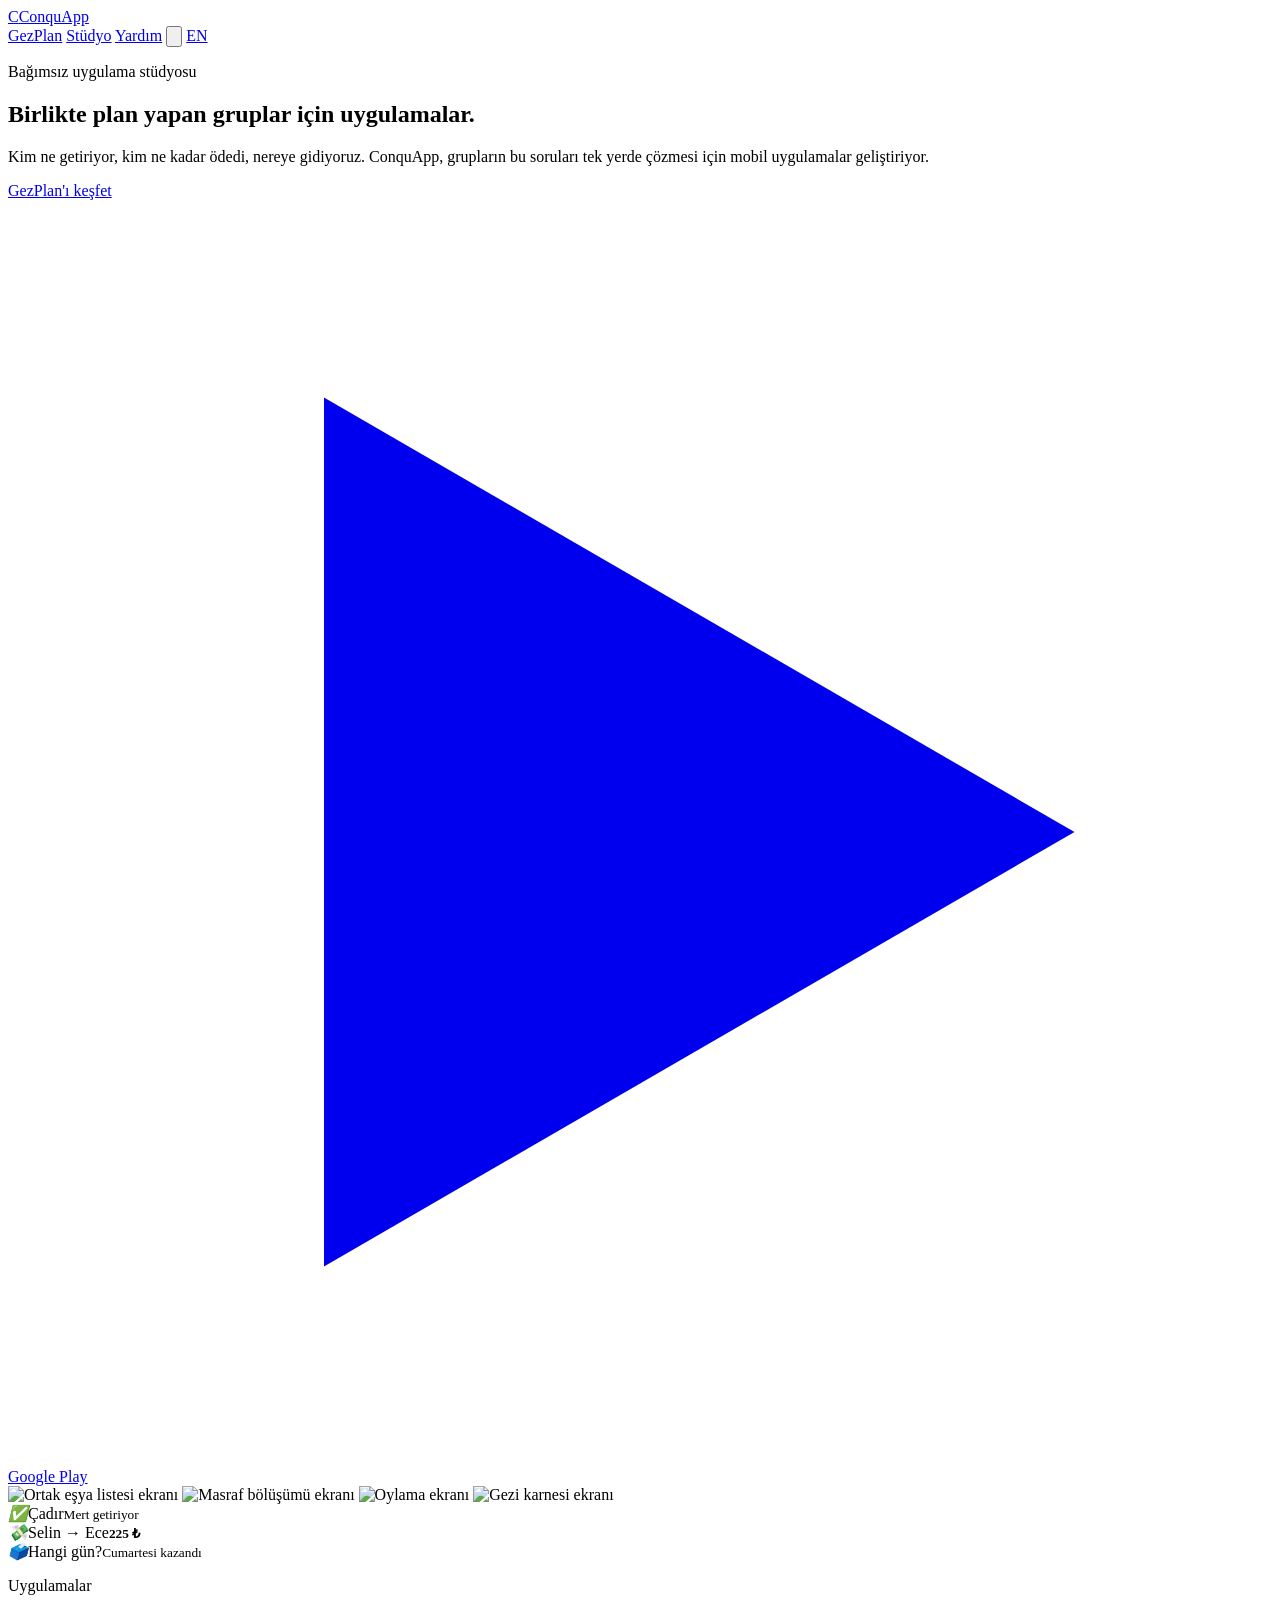
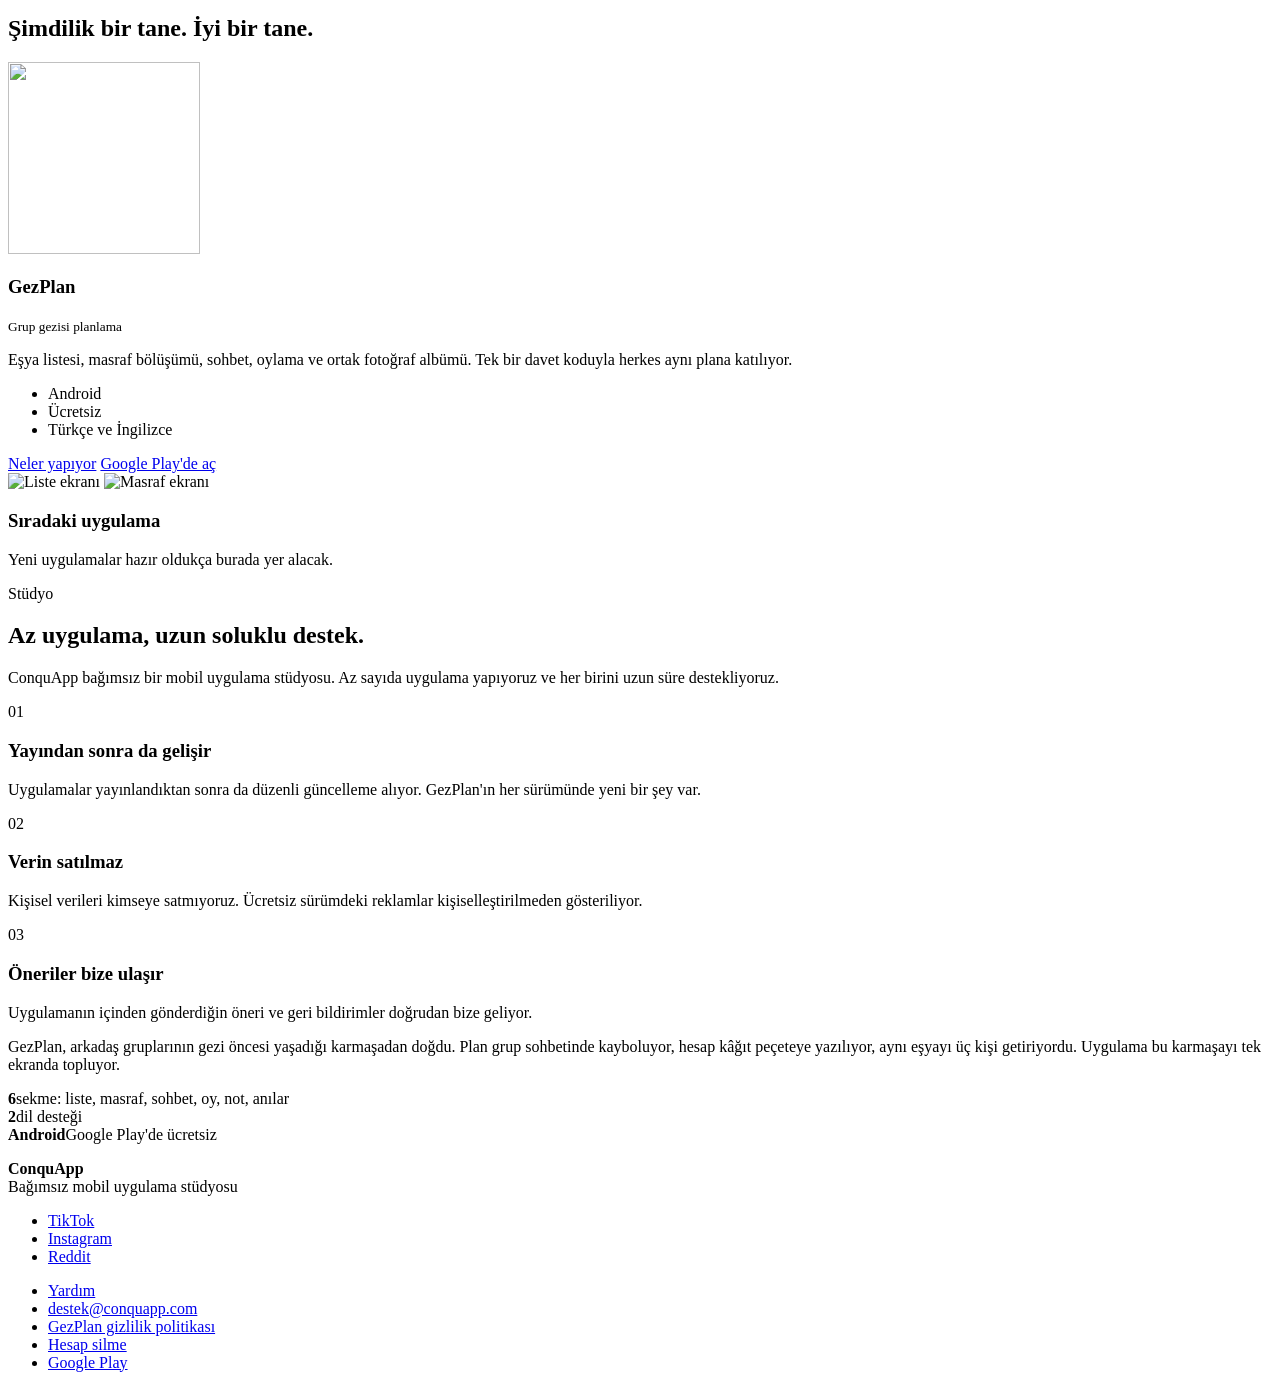
==== commit 26767274: "Add files via upload" ====
--- a/en/index.html
+++ b/en/index.html
@@ -1,43 +1,43 @@
 <!DOCTYPE html>
-<html lang="en" class="no-js">
+<html lang="tr" class="no-js">
 <head>
 <meta charset="utf-8">
 <meta name="viewport" content="width=device-width, initial-scale=1, viewport-fit=cover">
 <script>(function(d){d.className=d.className.replace("no-js","js");try{var t=localStorage.getItem("conquapp-theme");if(t)d.setAttribute("data-theme",t)}catch(e){}})(document.documentElement)</script>
 <title>ConquApp</title>
-<meta name="description" content="ConquApp builds mobile apps for groups that organize things together. Its first app, GezPlan, is free on Google Play.">
-<link rel="canonical" href="https://conquapp.com/en/">
+<meta name="description" content="ConquApp, birlikte bir şey organize eden gruplar için mobil uygulamalar geliştiriyor. İlk uygulaması GezPlan, Google Play'de ücretsiz.">
+<link rel="canonical" href="https://conquapp.com/">
 <link rel="alternate" hreflang="tr" href="https://conquapp.com/">
 <link rel="alternate" hreflang="en" href="https://conquapp.com/en/">
 <link rel="alternate" hreflang="x-default" href="https://conquapp.com/en/">
 <meta property="og:site_name" content="ConquApp">
 <meta property="og:type" content="website">
-<meta property="og:url" content="https://conquapp.com/en/">
+<meta property="og:url" content="https://conquapp.com/">
 <meta property="og:title" content="ConquApp">
-<meta property="og:description" content="Mobile apps for groups that plan together. Our first app is GezPlan.">
-<meta property="og:image" content="https://conquapp.com/og/conquapp-en.jpg">
+<meta property="og:description" content="Birlikte plan yapan gruplar için mobil uygulamalar. İlk uygulamamız GezPlan.">
+<meta property="og:image" content="https://conquapp.com/og/conquapp-tr.jpg">
 <meta property="og:image:width" content="1200">
 <meta property="og:image:height" content="630">
-<meta property="og:locale" content="en_US">
-<meta property="og:locale:alternate" content="tr_TR">
+<meta property="og:locale" content="tr_TR">
+<meta property="og:locale:alternate" content="en_US">
 <meta name="twitter:card" content="summary_large_image">
-<link rel="icon" type="image/png" sizes="32x32" href="../icons/conquapp-32.png">
-<link rel="icon" type="image/png" sizes="192x192" href="../icons/conquapp-192.png">
-<link rel="apple-touch-icon" href="../icons/conquapp-180.png">
+<link rel="icon" type="image/png" sizes="32x32" href="icons/conquapp-32.png">
+<link rel="icon" type="image/png" sizes="192x192" href="icons/conquapp-192.png">
+<link rel="apple-touch-icon" href="icons/conquapp-180.png">
 <meta name="theme-color" content="#1C4F39">
 <link rel="preconnect" href="https://fonts.googleapis.com">
 <link rel="preconnect" href="https://fonts.gstatic.com" crossorigin>
 <link href="https://fonts.googleapis.com/css2?family=Bricolage+Grotesque:opsz,wght@12..96,700;12..96,800&family=Figtree:wght@400;500;600;700&display=swap" rel="stylesheet">
-<link rel="stylesheet" href="../style.css">
+<link rel="stylesheet" href="style.css">
 <script type="application/ld+json">{"@context": "https://schema.org", "@type": "Organization", "name": "ConquApp", "url": "https://conquapp.com/", "logo": "https://conquapp.com/icons/conquapp-192.png", "email": "destek@conquapp.com", "sameAs": ["https://www.tiktok.com/@gezplan.app", "https://www.instagram.com/conquapp", "https://www.reddit.com/user/Conquapp", "https://play.google.com/store/apps/details?id=com.conquu.gezplan"]}</script>
 </head>
 <body>
 
-<div class="lang-banner" id="langBanner" lang="tr" hidden>
+<div class="lang-banner" id="langBanner" lang="en" hidden>
   <div class="wrap">
-    <span>Bu sayfa Türkçe de var.</span>
-    <a href="../index.html" hreflang="tr" data-set-lang="tr">Türkçe görüntüle</a>
-    <button type="button" data-dismiss aria-label="Kapat">✕</button>
+    <span>This page is also available in English.</span>
+    <a href="en/index.html" hreflang="en" data-set-lang="en">View in English</a>
+    <button type="button" data-dismiss aria-label="Close">✕</button>
   </div>
 </div>
 
@@ -46,10 +46,10 @@
     <a class="mark" href="index.html"><span class="mark-glyph" aria-hidden="true">C</span>ConquApp</a>
     <nav class="topnav" aria-label="Site">
       <a href="gezplan.html">GezPlan</a>
-      <a class="nav-extra" href="#studio">Studio</a>
-      <a href="help.html">Help</a>
-      <button type="button" class="theme-toggle" id="themeToggle" aria-label="Dark or light theme" title="Dark or light theme"><svg class="i-moon" viewBox="0 0 24 24" aria-hidden="true"><path d="M20 14.5A8 8 0 0 1 9.5 4a8 8 0 1 0 10.5 10.5z" fill="currentColor"/></svg><svg class="i-sun" viewBox="0 0 24 24" aria-hidden="true"><circle cx="12" cy="12" r="4.5" fill="currentColor"/><g stroke="currentColor" stroke-width="2" stroke-linecap="round"><path d="M12 2v2.5M12 19.5V22M2 12h2.5M19.5 12H22M4.9 4.9l1.8 1.8M17.3 17.3l1.8 1.8M4.9 19.1l1.8-1.8M17.3 6.7l1.8-1.8"/></g></svg></button>
-      <a class="lang-pill" href="../index.html" hreflang="tr" lang="tr" data-set-lang="tr" title="Türkçe">TR</a>
+      <a class="nav-extra" href="#studyo">Stüdyo</a>
+      <a href="yardim.html">Yardım</a>
+      <button type="button" class="theme-toggle" id="themeToggle" aria-label="Koyu ya da açık tema" title="Koyu ya da açık tema"><svg class="i-moon" viewBox="0 0 24 24" aria-hidden="true"><path d="M20 14.5A8 8 0 0 1 9.5 4a8 8 0 1 0 10.5 10.5z" fill="currentColor"/></svg><svg class="i-sun" viewBox="0 0 24 24" aria-hidden="true"><circle cx="12" cy="12" r="4.5" fill="currentColor"/><g stroke="currentColor" stroke-width="2" stroke-linecap="round"><path d="M12 2v2.5M12 19.5V22M2 12h2.5M19.5 12H22M4.9 4.9l1.8 1.8M17.3 17.3l1.8 1.8M4.9 19.1l1.8-1.8M17.3 6.7l1.8-1.8"/></g></svg></button>
+      <a class="lang-pill" href="en/index.html" hreflang="en" lang="en" data-set-lang="en" title="English">EN</a>
     </nav>
   </div>
 </header>
@@ -61,106 +61,106 @@
   <div class="grid-lines" aria-hidden="true"></div>
   <div class="wrap">
     <div class="reveal">
-      <p class="eyebrow">Independent app studio</p>
-      <h1>Apps for groups that plan <span class="stripe">together</span>.</h1>
-      <p class="lede">Who's bringing what, who paid how much, where are we going. ConquApp builds mobile apps that help groups sort these out in one place.</p>
+      <p class="eyebrow">Bağımsız uygulama stüdyosu</p>
+      <h1><span class="stripe">Birlikte</span> plan yapan gruplar için uygulamalar.</h1>
+      <p class="lede">Kim ne getiriyor, kim ne kadar ödedi, nereye gidiyoruz. ConquApp, grupların bu soruları tek yerde çözmesi için mobil uygulamalar geliştiriyor.</p>
       <div class="actions">
-        <a class="btn btn-primary" href="gezplan.html">Explore GezPlan</a>
-        <a class="btn btn-line" href="https://play.google.com/store/apps/details?id=com.conquu.gezplan&amp;hl=en&amp;referrer=utm_source%3Dwebsite%26utm_medium%3Dsite%26utm_campaign%3Dhome_en">
+        <a class="btn btn-primary" href="gezplan.html">GezPlan'ı keşfet</a>
+        <a class="btn btn-line" href="https://play.google.com/store/apps/details?id=com.conquu.gezplan&amp;hl=tr&amp;referrer=utm_source%3Dwebsite%26utm_medium%3Dsite%26utm_campaign%3Dhome_tr">
           <svg class="play-glyph" viewBox="0 0 16 16" aria-hidden="true"><path d="M4 2.5v11l9.5-5.5z" fill="currentColor"/></svg>
           Google Play
         </a>
       </div>
     </div>
-    <div class="stage reveal d1" role="img" aria-label="Screens from the GezPlan app">
+    <div class="stage reveal d1" role="img" aria-label="GezPlan uygulamasından ekranlar">
       <div class="phone" data-cycle>
-        <img src="../img/ui-liste.webp" alt="Shared packing list screen" width="620" height="1291">
-        <img src="../img/ui-masraf.webp" alt="Expense splitting screen" width="620" height="1288" loading="lazy">
-        <img src="../img/ui-oylama.webp" alt="Poll screen" width="620" height="1291" loading="lazy">
-        <img src="../img/ui-karne.webp" alt="Trip report screen" width="620" height="1286" loading="lazy">
+        <img src="img/ui-liste.webp" alt="Ortak eşya listesi ekranı" width="620" height="1291">
+        <img src="img/ui-masraf.webp" alt="Masraf bölüşümü ekranı" width="620" height="1288" loading="lazy">
+        <img src="img/ui-oylama.webp" alt="Oylama ekranı" width="620" height="1291" loading="lazy">
+        <img src="img/ui-karne.webp" alt="Gezi karnesi ekranı" width="620" height="1286" loading="lazy">
       </div>
-      <div class="float f1" aria-hidden="true"><i>✅</i><span>Tent<small>Mert's bringing it</small></span></div>
-      <div class="float f2" aria-hidden="true"><i>💸</i><span>Selin → Ece<small><b>$22.50</b></small></span></div>
-      <div class="float f3" aria-hidden="true"><i>🗳️</i><span>Which day?<small>Saturday wins</small></span></div>
+      <div class="float f1" aria-hidden="true"><i>✅</i><span>Çadır<small>Mert getiriyor</small></span></div>
+      <div class="float f2" aria-hidden="true"><i>💸</i><span>Selin → Ece<small><b>225 ₺</b></small></span></div>
+      <div class="float f3" aria-hidden="true"><i>🗳️</i><span>Hangi gün?<small>Cumartesi kazandı</small></span></div>
     </div>
   </div>
 </section>
 
-<section class="band" id="apps">
+<section class="band" id="uygulamalar">
   <div class="wrap">
     <div class="section-head reveal">
-      <p class="eyebrow">Apps</p>
-      <h2>Just one for now. A good one.</h2>
+      <p class="eyebrow">Uygulamalar</p>
+      <h2>Şimdilik bir tane. İyi bir tane.</h2>
     </div>
 
     <div class="shelf">
       <article class="app-feature reveal">
         <div class="copy">
           <div class="app-head">
-            <img class="app-icon" src="../icons/gezplan-192.png" alt="" width="192" height="192">
-            <div><h3>GezPlan</h3><small>Group trip planning</small></div>
+            <img class="app-icon" src="icons/gezplan-192.png" alt="" width="192" height="192">
+            <div><h3>GezPlan</h3><small>Grup gezisi planlama</small></div>
           </div>
-          <p class="dim">Packing list, expense splitting, chat, polls and a shared photo album. Everyone joins the same plan with a single invite code.</p>
-          <ul class="chips"><li>Android</li><li>Free</li><li>Turkish and English</li></ul>
+          <p class="dim">Eşya listesi, masraf bölüşümü, sohbet, oylama ve ortak fotoğraf albümü. Tek bir davet koduyla herkes aynı plana katılıyor.</p>
+          <ul class="chips"><li>Android</li><li>Ücretsiz</li><li>Türkçe ve İngilizce</li></ul>
           <div class="actions">
-            <a class="btn btn-primary" href="gezplan.html">What it does</a>
-            <a class="btn btn-line" href="https://play.google.com/store/apps/details?id=com.conquu.gezplan&amp;hl=en&amp;referrer=utm_source%3Dwebsite%26utm_medium%3Dsite%26utm_campaign%3Dhome_en">Open in Google Play</a>
+            <a class="btn btn-primary" href="gezplan.html">Neler yapıyor</a>
+            <a class="btn btn-line" href="https://play.google.com/store/apps/details?id=com.conquu.gezplan&amp;hl=tr&amp;referrer=utm_source%3Dwebsite%26utm_medium%3Dsite%26utm_campaign%3Dhome_tr">Google Play'de aç</a>
           </div>
         </div>
         <div class="peek" aria-hidden="true">
-          <img src="../img/ui-liste.webp" alt="List screen" width="620" height="1291" loading="lazy">
-          <img src="../img/ui-masraf.webp" alt="Expenses screen" width="620" height="1288" loading="lazy">
+          <img src="img/ui-liste.webp" alt="Liste ekranı" width="620" height="1291" loading="lazy">
+          <img src="img/ui-masraf.webp" alt="Masraf ekranı" width="620" height="1288" loading="lazy">
         </div>
       </article>
 
       <div class="slot reveal d1">
         <div class="dots" aria-hidden="true"><span></span><span></span><span></span></div>
-        <h3>Next app</h3>
-        <p>New apps will show up here as they're ready.</p>
+        <h3>Sıradaki uygulama</h3>
+        <p>Yeni uygulamalar hazır oldukça burada yer alacak.</p>
       </div>
     </div>
   </div>
 </section>
 
-<section class="band" id="studio">
+<section class="band" id="studyo">
   <div class="wrap">
     <div class="section-head reveal">
-      <p class="eyebrow">Studio</p>
-      <h2>Few apps, long-term support.</h2>
-      <p class="lede">ConquApp is an independent mobile app studio. We make a small number of apps and support each one for the long run.</p>
+      <p class="eyebrow">Stüdyo</p>
+      <h2>Az uygulama, uzun soluklu destek.</h2>
+      <p class="lede">ConquApp bağımsız bir mobil uygulama stüdyosu. Az sayıda uygulama yapıyoruz ve her birini uzun süre destekliyoruz.</p>
     </div>
     <div class="principles">
-      <div class="principle reveal d0"><span class="num">01</span><h3>It keeps improving</h3><p>Apps keep getting regular updates after launch. Every GezPlan release brings something new.</p></div>
-      <div class="principle reveal d1"><span class="num">02</span><h3>Your data isn't sold</h3><p>We don't sell personal data to anyone. Ads in the free version are shown without personalization.</p></div>
-      <div class="principle reveal d2"><span class="num">03</span><h3>Feedback reaches us</h3><p>Suggestions and feedback you send from inside the app come straight to us.</p></div>
+      <div class="principle reveal d0"><span class="num">01</span><h3>Yayından sonra da gelişir</h3><p>Uygulamalar yayınlandıktan sonra da düzenli güncelleme alıyor. GezPlan'ın her sürümünde yeni bir şey var.</p></div>
+      <div class="principle reveal d1"><span class="num">02</span><h3>Verin satılmaz</h3><p>Kişisel verileri kimseye satmıyoruz. Ücretsiz sürümdeki reklamlar kişiselleştirilmeden gösteriliyor.</p></div>
+      <div class="principle reveal d2"><span class="num">03</span><h3>Öneriler bize ulaşır</h3><p>Uygulamanın içinden gönderdiğin öneri ve geri bildirimler doğrudan bize geliyor.</p></div>
     </div>
     <div class="story reveal">
-      <p>GezPlan grew out of the mess friend groups run into before a trip. The plan got lost in the group chat, the bill ended up on a napkin, and three people brought the same thing. The app pulls all of that onto one screen.</p>
-      <div class="facts"><div><strong>6</strong><span>tabs: list, expenses, chat, polls, notes, memories</span></div><div><strong>2</strong><span>languages</span></div><div><strong>1.2.4</strong><span>current version</span></div></div>
+      <p>GezPlan, arkadaş gruplarının gezi öncesi yaşadığı karmaşadan doğdu. Plan grup sohbetinde kayboluyor, hesap kâğıt peçeteye yazılıyor, aynı eşyayı üç kişi getiriyordu. Uygulama bu karmaşayı tek ekranda topluyor.</p>
+      <div class="facts"><div><strong>6</strong><span>sekme: liste, masraf, sohbet, oy, not, anılar</span></div><div><strong>2</strong><span>dil desteği</span></div><div><strong>Android</strong><span>Google Play'de ücretsiz</span></div></div>
     </div>
   </div>
 </section>
 
 </main>
 
-<footer class="foot" id="contact">
+<footer class="foot" id="iletisim">
   <div class="wrap">
     <div class="foot-brand">
-      <p><strong style="color:var(--ink)">ConquApp</strong><br>Independent mobile app studio</p>
-      <ul class="social" aria-label="Follow">
+      <p><strong style="color:var(--ink)">ConquApp</strong><br>Bağımsız mobil uygulama stüdyosu</p>
+      <ul class="social" aria-label="Takip et">
         <li><a href="https://www.tiktok.com/@gezplan.app" rel="me noopener">TikTok</a></li><li><a href="https://www.instagram.com/conquapp" rel="me noopener">Instagram</a></li><li><a href="https://www.reddit.com/user/Conquapp" rel="me noopener">Reddit</a></li>
       </ul>
     </div>
     <ul>
-      <li><a href="help.html">Help</a></li>
+      <li><a href="yardim.html">Yardım</a></li>
       <li><a href="mailto:destek@conquapp.com">destek@conquapp.com</a></li>
-      <li><a href="https://conquapp.com/gezplan-privacy/#en">GezPlan privacy policy</a></li>
-      <li><a href="https://conquapp.com/gezplan-privacy/hesap-silme.html#en">Account deletion</a></li>
-      <li><a href="https://play.google.com/store/apps/details?id=com.conquu.gezplan&amp;hl=en&amp;referrer=utm_source%3Dwebsite%26utm_medium%3Dsite%26utm_campaign%3Dfooter_en">Google Play</a></li>
+      <li><a href="https://conquapp.com/gezplan-privacy/#tr">GezPlan gizlilik politikası</a></li>
+      <li><a href="https://conquapp.com/gezplan-privacy/hesap-silme.html#tr">Hesap silme</a></li>
+      <li><a href="https://play.google.com/store/apps/details?id=com.conquu.gezplan&amp;hl=tr&amp;referrer=utm_source%3Dwebsite%26utm_medium%3Dsite%26utm_campaign%3Dfooter_tr">Google Play</a></li>
     </ul>
   </div>
 </footer>
 
-<script src="../site.js"></script>
+<script src="site.js"></script>
 </body>
 </html>
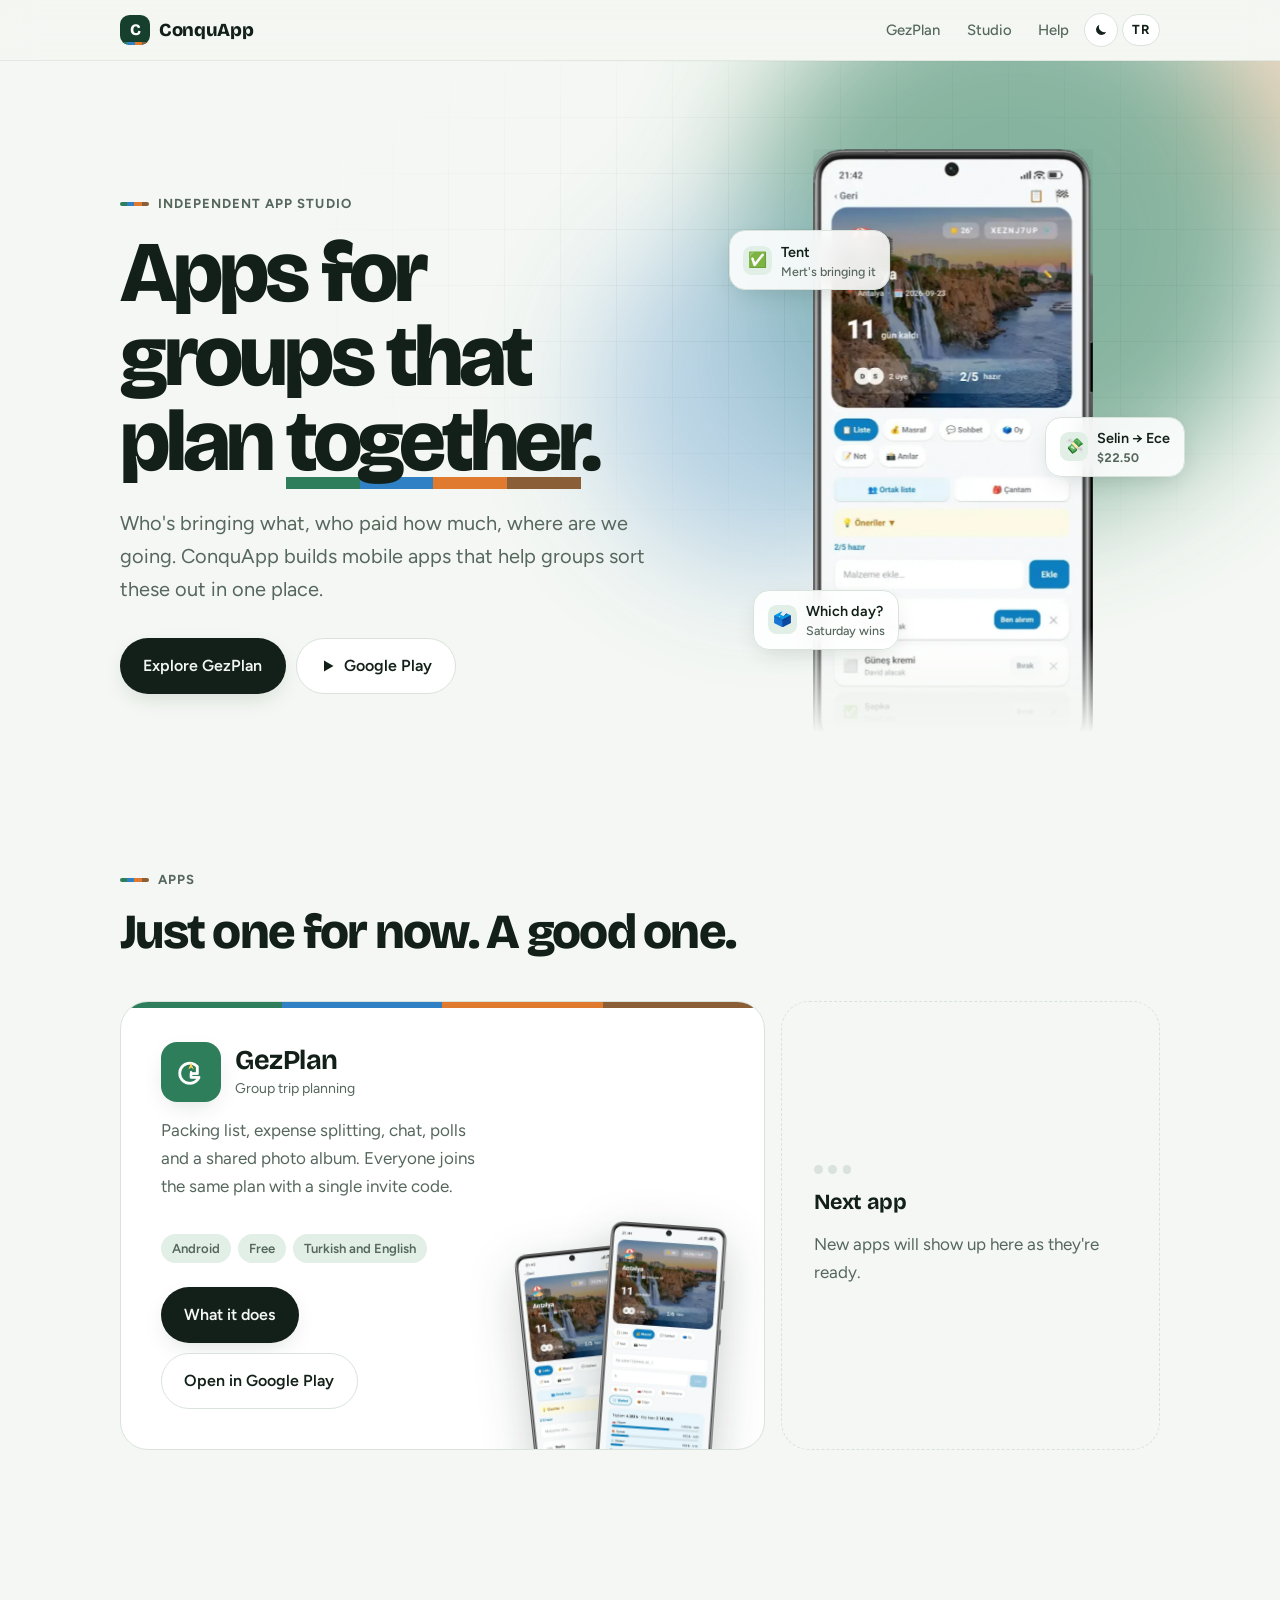
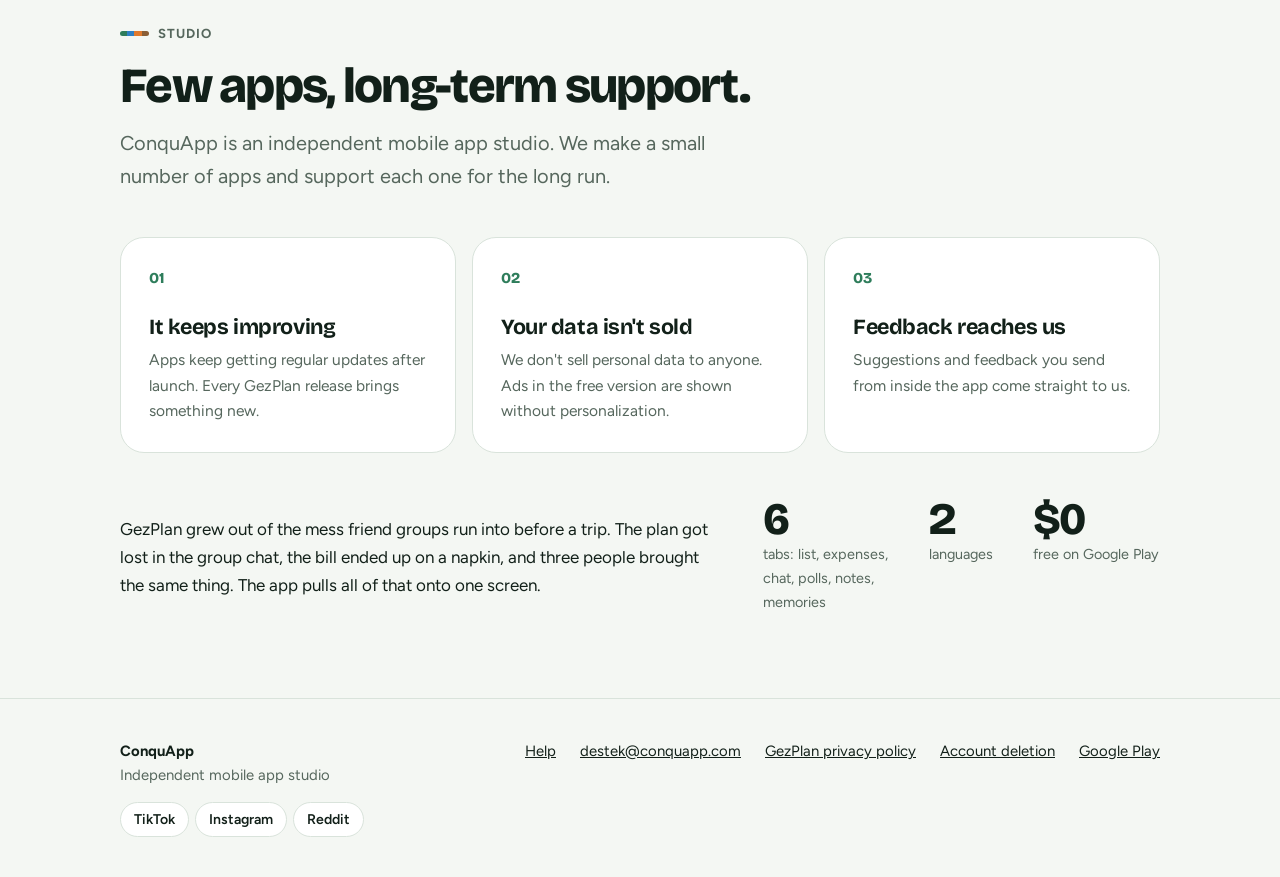
==== commit 1f9aebc4: "Add files via upload" ====
--- a/en/index.html
+++ b/en/index.html
@@ -1,43 +1,43 @@
 <!DOCTYPE html>
-<html lang="tr" class="no-js">
+<html lang="en" class="no-js">
 <head>
 <meta charset="utf-8">
 <meta name="viewport" content="width=device-width, initial-scale=1, viewport-fit=cover">
 <script>(function(d){d.className=d.className.replace("no-js","js");try{var t=localStorage.getItem("conquapp-theme");if(t)d.setAttribute("data-theme",t)}catch(e){}})(document.documentElement)</script>
 <title>ConquApp</title>
-<meta name="description" content="ConquApp, birlikte bir şey organize eden gruplar için mobil uygulamalar geliştiriyor. İlk uygulaması GezPlan, Google Play'de ücretsiz.">
-<link rel="canonical" href="https://conquapp.com/">
+<meta name="description" content="ConquApp builds mobile apps for groups that organize things together. Its first app, GezPlan, is free on Google Play.">
+<link rel="canonical" href="https://conquapp.com/en/">
 <link rel="alternate" hreflang="tr" href="https://conquapp.com/">
 <link rel="alternate" hreflang="en" href="https://conquapp.com/en/">
 <link rel="alternate" hreflang="x-default" href="https://conquapp.com/en/">
 <meta property="og:site_name" content="ConquApp">
 <meta property="og:type" content="website">
-<meta property="og:url" content="https://conquapp.com/">
+<meta property="og:url" content="https://conquapp.com/en/">
 <meta property="og:title" content="ConquApp">
-<meta property="og:description" content="Birlikte plan yapan gruplar için mobil uygulamalar. İlk uygulamamız GezPlan.">
-<meta property="og:image" content="https://conquapp.com/og/conquapp-tr.jpg">
+<meta property="og:description" content="Mobile apps for groups that plan together. Our first app is GezPlan.">
+<meta property="og:image" content="https://conquapp.com/og/conquapp-en.jpg">
 <meta property="og:image:width" content="1200">
 <meta property="og:image:height" content="630">
-<meta property="og:locale" content="tr_TR">
-<meta property="og:locale:alternate" content="en_US">
+<meta property="og:locale" content="en_US">
+<meta property="og:locale:alternate" content="tr_TR">
 <meta name="twitter:card" content="summary_large_image">
-<link rel="icon" type="image/png" sizes="32x32" href="icons/conquapp-32.png">
-<link rel="icon" type="image/png" sizes="192x192" href="icons/conquapp-192.png">
-<link rel="apple-touch-icon" href="icons/conquapp-180.png">
+<link rel="icon" type="image/png" sizes="32x32" href="../icons/conquapp-32.png">
+<link rel="icon" type="image/png" sizes="192x192" href="../icons/conquapp-192.png">
+<link rel="apple-touch-icon" href="../icons/conquapp-180.png">
 <meta name="theme-color" content="#1C4F39">
 <link rel="preconnect" href="https://fonts.googleapis.com">
 <link rel="preconnect" href="https://fonts.gstatic.com" crossorigin>
 <link href="https://fonts.googleapis.com/css2?family=Bricolage+Grotesque:opsz,wght@12..96,700;12..96,800&family=Figtree:wght@400;500;600;700&display=swap" rel="stylesheet">
-<link rel="stylesheet" href="style.css">
+<link rel="stylesheet" href="../style.css">
 <script type="application/ld+json">{"@context": "https://schema.org", "@type": "Organization", "name": "ConquApp", "url": "https://conquapp.com/", "logo": "https://conquapp.com/icons/conquapp-192.png", "email": "destek@conquapp.com", "sameAs": ["https://www.tiktok.com/@gezplan.app", "https://www.instagram.com/conquapp", "https://www.reddit.com/user/Conquapp", "https://play.google.com/store/apps/details?id=com.conquu.gezplan"]}</script>
 </head>
 <body>
 
-<div class="lang-banner" id="langBanner" lang="en" hidden>
+<div class="lang-banner" id="langBanner" lang="tr" hidden>
   <div class="wrap">
-    <span>This page is also available in English.</span>
-    <a href="en/index.html" hreflang="en" data-set-lang="en">View in English</a>
-    <button type="button" data-dismiss aria-label="Close">✕</button>
+    <span>Bu sayfa Türkçe de var.</span>
+    <a href="../index.html" hreflang="tr" data-set-lang="tr">Türkçe görüntüle</a>
+    <button type="button" data-dismiss aria-label="Kapat">✕</button>
   </div>
 </div>
 
@@ -46,10 +46,10 @@
     <a class="mark" href="index.html"><span class="mark-glyph" aria-hidden="true">C</span>ConquApp</a>
     <nav class="topnav" aria-label="Site">
       <a href="gezplan.html">GezPlan</a>
-      <a class="nav-extra" href="#studyo">Stüdyo</a>
-      <a href="yardim.html">Yardım</a>
-      <button type="button" class="theme-toggle" id="themeToggle" aria-label="Koyu ya da açık tema" title="Koyu ya da açık tema"><svg class="i-moon" viewBox="0 0 24 24" aria-hidden="true"><path d="M20 14.5A8 8 0 0 1 9.5 4a8 8 0 1 0 10.5 10.5z" fill="currentColor"/></svg><svg class="i-sun" viewBox="0 0 24 24" aria-hidden="true"><circle cx="12" cy="12" r="4.5" fill="currentColor"/><g stroke="currentColor" stroke-width="2" stroke-linecap="round"><path d="M12 2v2.5M12 19.5V22M2 12h2.5M19.5 12H22M4.9 4.9l1.8 1.8M17.3 17.3l1.8 1.8M4.9 19.1l1.8-1.8M17.3 6.7l1.8-1.8"/></g></svg></button>
-      <a class="lang-pill" href="en/index.html" hreflang="en" lang="en" data-set-lang="en" title="English">EN</a>
+      <a class="nav-extra" href="#studio">Studio</a>
+      <a href="help.html">Help</a>
+      <button type="button" class="theme-toggle" id="themeToggle" aria-label="Dark or light theme" title="Dark or light theme"><svg class="i-moon" viewBox="0 0 24 24" aria-hidden="true"><path d="M20 14.5A8 8 0 0 1 9.5 4a8 8 0 1 0 10.5 10.5z" fill="currentColor"/></svg><svg class="i-sun" viewBox="0 0 24 24" aria-hidden="true"><circle cx="12" cy="12" r="4.5" fill="currentColor"/><g stroke="currentColor" stroke-width="2" stroke-linecap="round"><path d="M12 2v2.5M12 19.5V22M2 12h2.5M19.5 12H22M4.9 4.9l1.8 1.8M17.3 17.3l1.8 1.8M4.9 19.1l1.8-1.8M17.3 6.7l1.8-1.8"/></g></svg></button>
+      <a class="lang-pill" href="../index.html" hreflang="tr" lang="tr" data-set-lang="tr" title="Türkçe">TR</a>
     </nav>
   </div>
 </header>
@@ -61,106 +61,106 @@
   <div class="grid-lines" aria-hidden="true"></div>
   <div class="wrap">
     <div class="reveal">
-      <p class="eyebrow">Bağımsız uygulama stüdyosu</p>
-      <h1><span class="stripe">Birlikte</span> plan yapan gruplar için uygulamalar.</h1>
-      <p class="lede">Kim ne getiriyor, kim ne kadar ödedi, nereye gidiyoruz. ConquApp, grupların bu soruları tek yerde çözmesi için mobil uygulamalar geliştiriyor.</p>
+      <p class="eyebrow">Independent app studio</p>
+      <h1>Apps for groups that plan <span class="stripe">together</span>.</h1>
+      <p class="lede">Who's bringing what, who paid how much, where are we going. ConquApp builds mobile apps that help groups sort these out in one place.</p>
       <div class="actions">
-        <a class="btn btn-primary" href="gezplan.html">GezPlan'ı keşfet</a>
-        <a class="btn btn-line" href="https://play.google.com/store/apps/details?id=com.conquu.gezplan&amp;hl=tr&amp;referrer=utm_source%3Dwebsite%26utm_medium%3Dsite%26utm_campaign%3Dhome_tr">
+        <a class="btn btn-primary" href="gezplan.html">Explore GezPlan</a>
+        <a class="btn btn-line" href="https://play.google.com/store/apps/details?id=com.conquu.gezplan&amp;hl=en&amp;referrer=utm_source%3Dwebsite%26utm_medium%3Dsite%26utm_campaign%3Dhome_en">
           <svg class="play-glyph" viewBox="0 0 16 16" aria-hidden="true"><path d="M4 2.5v11l9.5-5.5z" fill="currentColor"/></svg>
           Google Play
         </a>
       </div>
     </div>
-    <div class="stage reveal d1" role="img" aria-label="GezPlan uygulamasından ekranlar">
+    <div class="stage reveal d1" role="img" aria-label="Screens from the GezPlan app">
       <div class="phone" data-cycle>
-        <img src="img/ui-liste.webp" alt="Ortak eşya listesi ekranı" width="620" height="1291">
-        <img src="img/ui-masraf.webp" alt="Masraf bölüşümü ekranı" width="620" height="1288" loading="lazy">
-        <img src="img/ui-oylama.webp" alt="Oylama ekranı" width="620" height="1291" loading="lazy">
-        <img src="img/ui-karne.webp" alt="Gezi karnesi ekranı" width="620" height="1286" loading="lazy">
+        <img src="../img/ui-liste.webp" alt="Shared packing list screen" width="620" height="1291">
+        <img src="../img/ui-masraf.webp" alt="Expense splitting screen" width="620" height="1288" loading="lazy">
+        <img src="../img/ui-oylama.webp" alt="Poll screen" width="620" height="1291" loading="lazy">
+        <img src="../img/ui-karne.webp" alt="Trip report screen" width="620" height="1286" loading="lazy">
       </div>
-      <div class="float f1" aria-hidden="true"><i>✅</i><span>Çadır<small>Mert getiriyor</small></span></div>
-      <div class="float f2" aria-hidden="true"><i>💸</i><span>Selin → Ece<small><b>225 ₺</b></small></span></div>
-      <div class="float f3" aria-hidden="true"><i>🗳️</i><span>Hangi gün?<small>Cumartesi kazandı</small></span></div>
+      <div class="float f1" aria-hidden="true"><i>✅</i><span>Tent<small>Mert's bringing it</small></span></div>
+      <div class="float f2" aria-hidden="true"><i>💸</i><span>Selin → Ece<small><b>$22.50</b></small></span></div>
+      <div class="float f3" aria-hidden="true"><i>🗳️</i><span>Which day?<small>Saturday wins</small></span></div>
     </div>
   </div>
 </section>
 
-<section class="band" id="uygulamalar">
+<section class="band" id="apps">
   <div class="wrap">
     <div class="section-head reveal">
-      <p class="eyebrow">Uygulamalar</p>
-      <h2>Şimdilik bir tane. İyi bir tane.</h2>
+      <p class="eyebrow">Apps</p>
+      <h2>Just one for now. A good one.</h2>
     </div>
 
     <div class="shelf">
       <article class="app-feature reveal">
         <div class="copy">
           <div class="app-head">
-            <img class="app-icon" src="icons/gezplan-192.png" alt="" width="192" height="192">
-            <div><h3>GezPlan</h3><small>Grup gezisi planlama</small></div>
+            <img class="app-icon" src="../icons/gezplan-192.png" alt="" width="192" height="192">
+            <div><h3>GezPlan</h3><small>Group trip planning</small></div>
           </div>
-          <p class="dim">Eşya listesi, masraf bölüşümü, sohbet, oylama ve ortak fotoğraf albümü. Tek bir davet koduyla herkes aynı plana katılıyor.</p>
-          <ul class="chips"><li>Android</li><li>Ücretsiz</li><li>Türkçe ve İngilizce</li></ul>
+          <p class="dim">Packing list, expense splitting, chat, polls and a shared photo album. Everyone joins the same plan with a single invite code.</p>
+          <ul class="chips"><li>Android</li><li>Free</li><li>Turkish and English</li></ul>
           <div class="actions">
-            <a class="btn btn-primary" href="gezplan.html">Neler yapıyor</a>
-            <a class="btn btn-line" href="https://play.google.com/store/apps/details?id=com.conquu.gezplan&amp;hl=tr&amp;referrer=utm_source%3Dwebsite%26utm_medium%3Dsite%26utm_campaign%3Dhome_tr">Google Play'de aç</a>
+            <a class="btn btn-primary" href="gezplan.html">What it does</a>
+            <a class="btn btn-line" href="https://play.google.com/store/apps/details?id=com.conquu.gezplan&amp;hl=en&amp;referrer=utm_source%3Dwebsite%26utm_medium%3Dsite%26utm_campaign%3Dhome_en">Open in Google Play</a>
           </div>
         </div>
         <div class="peek" aria-hidden="true">
-          <img src="img/ui-liste.webp" alt="Liste ekranı" width="620" height="1291" loading="lazy">
-          <img src="img/ui-masraf.webp" alt="Masraf ekranı" width="620" height="1288" loading="lazy">
+          <img src="../img/ui-liste.webp" alt="List screen" width="620" height="1291" loading="lazy">
+          <img src="../img/ui-masraf.webp" alt="Expenses screen" width="620" height="1288" loading="lazy">
         </div>
       </article>
 
       <div class="slot reveal d1">
         <div class="dots" aria-hidden="true"><span></span><span></span><span></span></div>
-        <h3>Sıradaki uygulama</h3>
-        <p>Yeni uygulamalar hazır oldukça burada yer alacak.</p>
+        <h3>Next app</h3>
+        <p>New apps will show up here as they're ready.</p>
       </div>
     </div>
   </div>
 </section>
 
-<section class="band" id="studyo">
+<section class="band" id="studio">
   <div class="wrap">
     <div class="section-head reveal">
-      <p class="eyebrow">Stüdyo</p>
-      <h2>Az uygulama, uzun soluklu destek.</h2>
-      <p class="lede">ConquApp bağımsız bir mobil uygulama stüdyosu. Az sayıda uygulama yapıyoruz ve her birini uzun süre destekliyoruz.</p>
+      <p class="eyebrow">Studio</p>
+      <h2>Few apps, long-term support.</h2>
+      <p class="lede">ConquApp is an independent mobile app studio. We make a small number of apps and support each one for the long run.</p>
     </div>
     <div class="principles">
-      <div class="principle reveal d0"><span class="num">01</span><h3>Yayından sonra da gelişir</h3><p>Uygulamalar yayınlandıktan sonra da düzenli güncelleme alıyor. GezPlan'ın her sürümünde yeni bir şey var.</p></div>
-      <div class="principle reveal d1"><span class="num">02</span><h3>Verin satılmaz</h3><p>Kişisel verileri kimseye satmıyoruz. Ücretsiz sürümdeki reklamlar kişiselleştirilmeden gösteriliyor.</p></div>
-      <div class="principle reveal d2"><span class="num">03</span><h3>Öneriler bize ulaşır</h3><p>Uygulamanın içinden gönderdiğin öneri ve geri bildirimler doğrudan bize geliyor.</p></div>
+      <div class="principle reveal d0"><span class="num">01</span><h3>It keeps improving</h3><p>Apps keep getting regular updates after launch. Every GezPlan release brings something new.</p></div>
+      <div class="principle reveal d1"><span class="num">02</span><h3>Your data isn't sold</h3><p>We don't sell personal data to anyone. Ads in the free version are shown without personalization.</p></div>
+      <div class="principle reveal d2"><span class="num">03</span><h3>Feedback reaches us</h3><p>Suggestions and feedback you send from inside the app come straight to us.</p></div>
     </div>
     <div class="story reveal">
-      <p>GezPlan, arkadaş gruplarının gezi öncesi yaşadığı karmaşadan doğdu. Plan grup sohbetinde kayboluyor, hesap kâğıt peçeteye yazılıyor, aynı eşyayı üç kişi getiriyordu. Uygulama bu karmaşayı tek ekranda topluyor.</p>
-      <div class="facts"><div><strong>6</strong><span>sekme: liste, masraf, sohbet, oy, not, anılar</span></div><div><strong>2</strong><span>dil desteği</span></div><div><strong>Android</strong><span>Google Play'de ücretsiz</span></div></div>
+      <p>GezPlan grew out of the mess friend groups run into before a trip. The plan got lost in the group chat, the bill ended up on a napkin, and three people brought the same thing. The app pulls all of that onto one screen.</p>
+      <div class="facts"><div><strong>6</strong><span>tabs: list, expenses, chat, polls, notes, memories</span></div><div><strong>2</strong><span>languages</span></div><div><strong>$0</strong><span>free on Google Play</span></div></div>
     </div>
   </div>
 </section>
 
 </main>
 
-<footer class="foot" id="iletisim">
+<footer class="foot" id="contact">
   <div class="wrap">
     <div class="foot-brand">
-      <p><strong style="color:var(--ink)">ConquApp</strong><br>Bağımsız mobil uygulama stüdyosu</p>
-      <ul class="social" aria-label="Takip et">
+      <p><strong style="color:var(--ink)">ConquApp</strong><br>Independent mobile app studio</p>
+      <ul class="social" aria-label="Follow">
         <li><a href="https://www.tiktok.com/@gezplan.app" rel="me noopener">TikTok</a></li><li><a href="https://www.instagram.com/conquapp" rel="me noopener">Instagram</a></li><li><a href="https://www.reddit.com/user/Conquapp" rel="me noopener">Reddit</a></li>
       </ul>
     </div>
     <ul>
-      <li><a href="yardim.html">Yardım</a></li>
+      <li><a href="help.html">Help</a></li>
       <li><a href="mailto:destek@conquapp.com">destek@conquapp.com</a></li>
-      <li><a href="https://conquapp.com/gezplan-privacy/#tr">GezPlan gizlilik politikası</a></li>
-      <li><a href="https://conquapp.com/gezplan-privacy/hesap-silme.html#tr">Hesap silme</a></li>
-      <li><a href="https://play.google.com/store/apps/details?id=com.conquu.gezplan&amp;hl=tr&amp;referrer=utm_source%3Dwebsite%26utm_medium%3Dsite%26utm_campaign%3Dfooter_tr">Google Play</a></li>
+      <li><a href="https://conquapp.com/gezplan-privacy/#en">GezPlan privacy policy</a></li>
+      <li><a href="https://conquapp.com/gezplan-privacy/hesap-silme.html#en">Account deletion</a></li>
+      <li><a href="https://play.google.com/store/apps/details?id=com.conquu.gezplan&amp;hl=en&amp;referrer=utm_source%3Dwebsite%26utm_medium%3Dsite%26utm_campaign%3Dfooter_en">Google Play</a></li>
     </ul>
   </div>
 </footer>
 
-<script src="site.js"></script>
+<script src="../site.js"></script>
 </body>
 </html>
--- a/style.css
+++ b/style.css
@@ -0,0 +1,1352 @@
+/* ConquApp — paylaşılan stiller (v3)
+   Renkler GezPlan'ın paletinden. Dört renkli şerit, uygulamadaki gezi
+   türlerinin (kamp, deniz, piknik, doğa) renkleri; sitenin ortak motifi. */
+
+:root {
+  --bg: #F4F7F3;
+  --surface: #FFFFFF;
+  --surface-2: #EAF1EC;
+  --ink: #122019;
+  --muted: #56675D;
+  --rule: #D9E3DB;
+  --brand: #2E7D5B;
+  --brand-deep: #163F2E;
+  --brand-soft: #E1EFE6;
+  --chip: #FFFFFF;
+  --shadow: 0 1.5rem 3.5rem -1rem rgba(19, 44, 30, 0.22);
+  --shadow-sm: 0 0.5rem 1.5rem -0.5rem rgba(19, 44, 30, 0.18);
+  --glow: 0.55;
+
+  --kamp: #2E7D5B;
+  --deniz: #2F80C4;
+  --piknik: #E07A2E;
+  --doga: #8A5E36;
+  --stripe: linear-gradient(90deg, var(--kamp) 0 25%, var(--deniz) 25% 50%, var(--piknik) 50% 75%, var(--doga) 75%);
+
+  /* aktif gezi teması (GezPlan sayfasında JS değiştirir) */
+  --t1: #2E7D5B;
+  --t2: #43A57C;
+
+  --display: "Bricolage Grotesque", "Segoe UI", system-ui, sans-serif;
+  --body: "Figtree", "Segoe UI", system-ui, sans-serif;
+
+  --pad: clamp(1rem, 5vw, 3.5rem);
+  --max: 72rem;
+  --ease: cubic-bezier(0.2, 0.7, 0.2, 1);
+}
+
+@media (prefers-color-scheme: dark) {
+  :root:not([data-theme="light"]) {
+    color-scheme: dark;
+    --bg: #0C1310;
+    --surface: #141D18;
+    --surface-2: #19241E;
+    --ink: #E6EEE8;
+    --muted: #9DB0A4;
+    --rule: #25332B;
+    --brand: #4DB386;
+    --brand-deep: #0F2419;
+    --brand-soft: #1A2B22;
+    --chip: #19241E;
+    --shadow: 0 1.5rem 3.5rem -1rem rgba(0, 0, 0, 0.6);
+    --shadow-sm: 0 0.5rem 1.5rem -0.5rem rgba(0, 0, 0, 0.5);
+    --glow: 0.32;
+  }
+}
+
+:root[data-theme="dark"] {
+  color-scheme: dark;
+  --bg: #0C1310;
+  --surface: #141D18;
+  --surface-2: #19241E;
+  --ink: #E6EEE8;
+  --muted: #9DB0A4;
+  --rule: #25332B;
+  --brand: #4DB386;
+  --brand-deep: #0F2419;
+  --brand-soft: #1A2B22;
+  --chip: #19241E;
+  --shadow: 0 1.5rem 3.5rem -1rem rgba(0, 0, 0, 0.6);
+  --shadow-sm: 0 0.5rem 1.5rem -0.5rem rgba(0, 0, 0, 0.5);
+  --glow: 0.32;
+}
+
+* { box-sizing: border-box; }
+
+html { -webkit-text-size-adjust: 100%; scroll-behavior: smooth; }
+
+body {
+  margin: 0;
+  background: var(--bg);
+  color: var(--ink);
+  font-family: var(--body);
+  font-size: clamp(1rem, 0.96rem + 0.2vw, 1.0625rem);
+  line-height: 1.65;
+  -webkit-font-smoothing: antialiased;
+  overflow-x: hidden;
+}
+
+img { max-width: 100%; height: auto; display: block; }
+
+a { color: var(--brand); }
+
+:focus-visible {
+  outline: 3px solid var(--t2);
+  outline-offset: 3px;
+  border-radius: 4px;
+}
+
+.wrap {
+  max-width: var(--max);
+  margin-inline: auto;
+  padding-inline: var(--pad);
+}
+
+h1, h2, h3 { text-wrap: balance; }
+
+h1 {
+  font-family: var(--display);
+  font-weight: 800;
+  font-size: clamp(2.5rem, 1.3rem + 5.2vw, 5.4rem);
+  line-height: 0.98;
+  letter-spacing: -0.045em;
+  margin: 0 0 1.4rem;
+}
+
+h2 {
+  font-family: var(--display);
+  font-weight: 800;
+  font-size: clamp(1.85rem, 1.3rem + 2.2vw, 3.2rem);
+  line-height: 1.03;
+  letter-spacing: -0.035em;
+  margin: 0 0 1rem;
+}
+
+h3 {
+  font-family: var(--display);
+  font-weight: 700;
+  font-size: clamp(1.15rem, 1.05rem + 0.4vw, 1.35rem);
+  letter-spacing: -0.02em;
+  line-height: 1.2;
+  margin: 0 0 0.4rem;
+}
+
+p { margin: 0 0 1rem; max-width: 60ch; }
+p:last-child { margin-bottom: 0; }
+
+.lede {
+  font-size: clamp(1.08rem, 1rem + 0.4vw, 1.25rem);
+  color: var(--muted);
+  max-width: 46ch;
+}
+
+.dim { color: var(--muted); }
+
+.eyebrow {
+  display: inline-flex;
+  align-items: center;
+  gap: 0.55rem;
+  font-size: 0.82rem;
+  font-weight: 700;
+  letter-spacing: 0.08em;
+  text-transform: uppercase;
+  color: var(--muted);
+  margin: 0 0 1rem;
+}
+
+.eyebrow::before {
+  content: "";
+  width: 1.8rem;
+  height: 0.3rem;
+  border-radius: 999px;
+  background: var(--stripe);
+}
+
+/* Dört renkli alt çizgi: başlıklarda vurgulanan kelime */
+.stripe {
+  background-image: var(--stripe);
+  background-repeat: no-repeat;
+  background-size: 100% 0.14em;
+  background-position: 0 92%;
+  padding-bottom: 0.04em;
+}
+
+/* ---------- üst bar ---------- */
+
+.topbar {
+  position: sticky;
+  top: env(safe-area-inset-top, 0px);
+  z-index: 20;
+  background: color-mix(in srgb, var(--bg) 78%, transparent);
+  backdrop-filter: blur(16px) saturate(1.4);
+  -webkit-backdrop-filter: blur(16px) saturate(1.4);
+  border-bottom: 1px solid color-mix(in srgb, var(--rule) 70%, transparent);
+}
+
+.topbar .wrap {
+  display: flex;
+  align-items: center;
+  justify-content: space-between;
+  gap: 1rem;
+  padding-block: 0.75rem;
+}
+
+.mark {
+  display: inline-flex;
+  align-items: center;
+  gap: 0.55rem;
+  font-family: var(--display);
+  font-weight: 800;
+  font-size: 1.15rem;
+  letter-spacing: -0.02em;
+  color: var(--ink);
+  text-decoration: none;
+}
+
+.mark-glyph {
+  position: relative;
+  width: 1.9rem;
+  height: 1.9rem;
+  border-radius: 0.6rem;
+  background: var(--brand-deep);
+  color: #FFFFFF;
+  display: grid;
+  place-items: center;
+  font-size: 1rem;
+  font-weight: 800;
+  overflow: hidden;
+}
+
+.mark-glyph::after {
+  content: "";
+  position: absolute;
+  left: 0; right: 0; bottom: 0;
+  height: 0.2rem;
+  background: var(--stripe);
+}
+
+.topnav {
+  display: flex;
+  align-items: center;
+  flex-wrap: wrap;
+  gap: 0.25rem;
+  font-size: 0.93rem;
+  font-weight: 500;
+}
+
+.topnav a {
+  color: var(--muted);
+  text-decoration: none;
+  padding: 0.35rem 0.7rem;
+  border-radius: 999px;
+  transition: color 0.15s ease, background-color 0.15s ease;
+}
+
+.topnav a:hover,
+.topnav a[aria-current="page"] { color: var(--ink); background: var(--brand-soft); }
+
+.theme-toggle {
+  display: inline-grid;
+  place-items: center;
+  width: 2.1rem;
+  height: 2.1rem;
+  border-radius: 999px;
+  border: 1.5px solid var(--rule);
+  background: var(--surface);
+  color: var(--ink);
+  cursor: pointer;
+  padding: 0;
+}
+
+.theme-toggle:hover { border-color: var(--brand); }
+.theme-toggle svg { width: 1rem; height: 1rem; }
+.theme-toggle .i-sun { display: none; }
+.is-dark .theme-toggle .i-sun { display: block; }
+.is-dark .theme-toggle .i-moon { display: none; }
+
+/* ---------- butonlar ---------- */
+
+.actions {
+  display: flex;
+  flex-wrap: wrap;
+  gap: 0.65rem;
+  align-items: center;
+}
+
+.btn {
+  display: inline-flex;
+  align-items: center;
+  gap: 0.55rem;
+  font-family: var(--body);
+  font-weight: 600;
+  font-size: 1rem;
+  text-decoration: none;
+  padding: 0.85rem 1.4rem;
+  border-radius: 999px;
+  border: 1.5px solid transparent;
+  transition: transform 0.2s var(--ease), background-color 0.15s ease, border-color 0.15s ease, box-shadow 0.2s ease;
+}
+
+.btn:hover { transform: translateY(-1px); }
+.btn:active { transform: scale(0.97); }
+
+.btn-primary { background: var(--ink); color: var(--bg); box-shadow: var(--shadow-sm); }
+.btn-primary:hover { background: var(--brand); color: #FFFFFF; }
+
+.btn-line { border-color: var(--rule); color: var(--ink); background: var(--surface); }
+.btn-line:hover { border-color: var(--brand); }
+
+.play-glyph { width: 1rem; height: 1rem; flex: none; }
+
+/* ---------- bölümler ---------- */
+
+.band { padding-block: clamp(3rem, 6.5vw, 5.25rem); position: relative; }
+
+.section-head { margin-bottom: clamp(1.75rem, 3.5vw, 2.75rem); }
+.section-head.center { text-align: center; }
+.section-head.center .lede, .section-head.center h2 { margin-inline: auto; }
+
+/* ---------- arka plan ışıltısı ---------- */
+
+.aurora {
+  position: absolute;
+  inset: -20% -10% auto;
+  height: 140%;
+  pointer-events: none;
+  z-index: 0;
+  opacity: var(--glow);
+  filter: blur(60px);
+}
+
+.aurora span {
+  position: absolute;
+  border-radius: 50%;
+  width: 34rem;
+  height: 34rem;
+}
+
+.aurora span:nth-child(1) { background: var(--t1); top: 5%; right: 8%; }
+.aurora span:nth-child(2) { background: var(--deniz); top: 30%; right: 30%; width: 22rem; height: 22rem; opacity: 0.55; }
+.aurora span:nth-child(3) { background: var(--piknik); top: 0; right: -6%; width: 18rem; height: 18rem; opacity: 0.45; }
+
+.grid-lines {
+  position: absolute;
+  inset: 0;
+  pointer-events: none;
+  z-index: 0;
+  background-image:
+    linear-gradient(to right, color-mix(in srgb, var(--ink) 6%, transparent) 1px, transparent 1px),
+    linear-gradient(to bottom, color-mix(in srgb, var(--ink) 6%, transparent) 1px, transparent 1px);
+  background-size: 3.5rem 3.5rem;
+  mask-image: radial-gradient(ellipse 70% 60% at 70% 30%, #000 10%, transparent 70%);
+  -webkit-mask-image: radial-gradient(ellipse 70% 60% at 70% 30%, #000 10%, transparent 70%);
+}
+
+/* ---------- ana sayfa kahraman ---------- */
+
+.hero { position: relative; overflow: hidden; }
+
+.hero .wrap {
+  position: relative;
+  z-index: 1;
+  display: grid;
+  grid-template-columns: 1.15fr 0.85fr;
+  gap: clamp(2rem, 5vw, 4rem);
+  align-items: center;
+  padding-block: clamp(3rem, 7vw, 5.5rem) clamp(2rem, 4vw, 3rem);
+}
+
+.hero .lede { margin-bottom: 2rem; }
+
+.stage {
+  position: relative;
+  display: grid;
+  place-items: center;
+  min-height: clamp(26rem, 46vw, 36rem);
+}
+
+.phone {
+  position: relative;
+  width: clamp(13.5rem, 22vw, 17.5rem);
+  aspect-ratio: 620 / 1290;
+  filter: drop-shadow(0 2rem 2.5rem rgba(10, 30, 20, 0.28));
+  mask-image: linear-gradient(to bottom, #000 82%, transparent);
+  -webkit-mask-image: linear-gradient(to bottom, #000 82%, transparent);
+}
+
+.phone img {
+  position: absolute;
+  inset: 0;
+  width: 100%;
+  height: 100%;
+  object-fit: cover;
+  object-position: top;
+  opacity: 0;
+  transition: opacity 0.7s ease;
+}
+
+.phone img.is-on { opacity: 1; }
+.no-js .phone img:first-child { opacity: 1; }
+
+.float {
+  position: absolute;
+  z-index: 2;
+  display: flex;
+  align-items: center;
+  gap: 0.55rem;
+  background: color-mix(in srgb, var(--surface) 88%, transparent);
+  backdrop-filter: blur(10px);
+  -webkit-backdrop-filter: blur(10px);
+  border: 1px solid var(--rule);
+  border-radius: 1rem;
+  padding: 0.6rem 0.85rem;
+  font-size: 0.9rem;
+  font-weight: 600;
+  box-shadow: var(--shadow-sm);
+  white-space: nowrap;
+}
+
+.float i {
+  font-style: normal;
+  display: grid;
+  place-items: center;
+  width: 1.8rem;
+  height: 1.8rem;
+  border-radius: 0.55rem;
+  background: var(--brand-soft);
+  font-size: 0.95rem;
+}
+
+.float small { display: block; font-weight: 500; color: var(--muted); font-size: 0.78rem; line-height: 1.2; }
+.float b { font-variant-numeric: tabular-nums; }
+
+.float.f1 { top: 14%; left: -4%; }
+.float.f2 { top: 46%; right: -6%; }
+.float.f3 { bottom: 14%; left: 2%; }
+
+/* ---------- uygulama rafı ---------- */
+
+.shelf {
+  display: grid;
+  grid-template-columns: 1.7fr 1fr;
+  gap: 1rem;
+}
+
+.app-feature {
+  position: relative;
+  overflow: hidden;
+  display: grid;
+  grid-template-columns: 1.25fr 0.75fr;
+  gap: 1.5rem;
+  background: var(--surface);
+  border: 1px solid var(--rule);
+  border-radius: 1.75rem;
+  padding: clamp(1.5rem, 3.5vw, 2.5rem);
+  padding-bottom: 0;
+  transition: transform 0.35s var(--ease), box-shadow 0.35s var(--ease);
+}
+
+.app-feature::before {
+  content: "";
+  position: absolute;
+  left: 0; right: 0; top: 0;
+  height: 0.35rem;
+  background: var(--stripe);
+}
+
+.app-feature:hover { transform: translateY(-4px); box-shadow: var(--shadow); }
+
+.app-feature .copy { padding-bottom: clamp(1.5rem, 3.5vw, 2.5rem); display: grid; gap: 0.25rem; align-content: start; }
+
+.app-head { display: flex; align-items: center; gap: 0.9rem; margin-bottom: 0.6rem; }
+.app-head h3 { font-size: 1.7rem; margin: 0; }
+.app-head small { display: block; color: var(--muted); font-size: 0.88rem; }
+
+.app-icon {
+  width: 3.75rem;
+  height: 3.75rem;
+  border-radius: 1rem;
+  object-fit: cover;
+  box-shadow: var(--shadow-sm);
+}
+
+.app-feature .actions { margin-top: 1.25rem; }
+
+.peek {
+  position: relative;
+  align-self: end;
+  height: clamp(15rem, 26vw, 19rem);
+}
+
+.peek img {
+  position: absolute;
+  bottom: 0;
+  width: 58%;
+  filter: drop-shadow(0 1rem 1.5rem rgba(10, 30, 20, 0.22));
+  transition: transform 0.45s var(--ease);
+}
+
+.peek img:nth-child(1) { left: 2%; transform: translateY(18%) rotate(-6deg); }
+.peek img:nth-child(2) { right: 2%; transform: translateY(8%) rotate(4deg); }
+.app-feature:hover .peek img:nth-child(1) { transform: translateY(12%) rotate(-8deg); }
+.app-feature:hover .peek img:nth-child(2) { transform: translateY(2%) rotate(6deg); }
+
+.chips {
+  display: flex;
+  flex-wrap: wrap;
+  gap: 0.4rem;
+  margin: 0.9rem 0 0;
+  padding: 0;
+  list-style: none;
+}
+
+.chips li {
+  font-size: 0.82rem;
+  font-weight: 600;
+  color: var(--muted);
+  background: var(--brand-soft);
+  padding: 0.22rem 0.7rem;
+  border-radius: 999px;
+}
+
+.slot {
+  border: 1.5px dashed var(--rule);
+  border-radius: 1.75rem;
+  padding: clamp(1.5rem, 3vw, 2rem);
+  display: flex;
+  flex-direction: column;
+  justify-content: center;
+  gap: 0.5rem;
+  color: var(--muted);
+}
+
+.slot h3 { color: var(--ink); }
+
+.slot .dots { display: flex; gap: 0.35rem; margin-bottom: 0.5rem; }
+.slot .dots span { width: 0.55rem; height: 0.55rem; border-radius: 50%; background: var(--rule); }
+
+/* ---------- stüdyo ---------- */
+
+.principles {
+  display: grid;
+  grid-template-columns: repeat(3, 1fr);
+  gap: 1rem;
+  margin: clamp(1.75rem, 4vw, 2.75rem) 0;
+}
+
+.principle {
+  background: var(--surface);
+  border: 1px solid var(--rule);
+  border-radius: 1.5rem;
+  padding: clamp(1.35rem, 3vw, 1.75rem);
+}
+
+.principle .num {
+  font-family: var(--display);
+  font-weight: 800;
+  font-size: 0.95rem;
+  color: var(--brand);
+  display: block;
+  margin-bottom: 1.5rem;
+}
+
+.principle p { color: var(--muted); margin: 0; font-size: 0.97rem; }
+
+.story {
+  display: grid;
+  grid-template-columns: 1.2fr 0.8fr;
+  gap: clamp(1.5rem, 4vw, 3rem);
+  align-items: end;
+}
+
+.facts {
+  display: grid;
+  grid-template-columns: repeat(3, auto);
+  gap: 1.5rem 2.5rem;
+  justify-content: start;
+}
+
+.facts div { display: grid; gap: 0.1rem; align-content: start; }
+
+.facts strong {
+  font-family: var(--display);
+  font-size: clamp(2rem, 1.6rem + 1.5vw, 2.8rem);
+  font-weight: 800;
+  letter-spacing: -0.04em;
+  line-height: 1;
+  font-variant-numeric: tabular-nums;
+}
+
+.facts span { color: var(--muted); font-size: 0.9rem; max-width: 14ch; }
+
+/* ---------- gezi kartı (GezPlan kahraman) ---------- */
+
+.trip-hero { position: relative; overflow: hidden; }
+
+.trip-hero .aurora span:nth-child(1) { background: var(--t1); }
+.trip-hero .aurora span:nth-child(2) { background: var(--t2); }
+.trip-hero .aurora span:nth-child(3) { background: var(--t2); opacity: 0.35; }
+
+.trip-hero .wrap {
+  position: relative;
+  z-index: 1;
+  display: grid;
+  grid-template-columns: 1fr minmax(0, 25rem);
+  gap: clamp(2rem, 5vw, 4rem);
+  align-items: center;
+  padding-block: clamp(3rem, 8vw, 6rem);
+}
+
+.trip-hero .lede { margin-bottom: 2rem; }
+.trip-hero h1 { font-size: clamp(2.4rem, 1.2rem + 4.2vw, 4.5rem); }
+
+.trip-demo { display: grid; gap: 0.9rem; perspective: 1200px; }
+
+.trip-card {
+  position: relative;
+  border-radius: 1.9rem;
+  padding: 1.4rem;
+  color: #FFFFFF;
+  background: linear-gradient(150deg, var(--t1), var(--t2));
+  box-shadow: 0 2rem 4rem -1.5rem color-mix(in srgb, var(--t1) 70%, transparent);
+  overflow: hidden;
+  min-height: 18rem;
+  display: grid;
+  grid-template-rows: auto 1fr auto;
+  gap: 1rem;
+  transition: background 0.5s ease, box-shadow 0.5s ease, transform 0.5s var(--ease);
+  transform: rotateY(-7deg) rotateX(4deg);
+}
+
+.trip-card:hover { transform: rotateY(0) rotateX(0); }
+
+.trip-card::after {
+  content: "";
+  position: absolute;
+  inset: 0;
+  background: repeating-radial-gradient(circle at 110% 0%, transparent 0 18px, rgba(255, 255, 255, 0.09) 18px 19px);
+  pointer-events: none;
+}
+
+.tc-top {
+  position: relative;
+  display: flex;
+  justify-content: space-between;
+  align-items: flex-start;
+  gap: 0.75rem;
+}
+
+.tc-emoji { font-size: 2.3rem; line-height: 1; }
+
+.tc-code {
+  font-family: var(--display);
+  font-weight: 700;
+  font-size: 0.85rem;
+  letter-spacing: 0.22em;
+  background: rgba(255, 255, 255, 0.2);
+  padding: 0.35rem 0.7rem;
+  border-radius: 999px;
+}
+
+.tc-mid { position: relative; align-self: end; }
+
+.tc-title {
+  font-family: var(--display);
+  font-weight: 800;
+  font-size: 2rem;
+  letter-spacing: -0.03em;
+  line-height: 1.1;
+  margin: 0;
+}
+
+.tc-place { font-size: 0.92rem; opacity: 0.9; margin: 0.15rem 0 0.9rem; }
+
+.tc-count { display: flex; align-items: baseline; gap: 0.5rem; }
+
+.tc-count strong {
+  font-family: var(--display);
+  font-size: 3.8rem;
+  font-weight: 800;
+  line-height: 0.9;
+  letter-spacing: -0.05em;
+  font-variant-numeric: tabular-nums;
+}
+
+.tc-bottom {
+  position: relative;
+  display: flex;
+  justify-content: space-between;
+  align-items: center;
+  gap: 0.75rem;
+  background: rgba(255, 255, 255, 0.16);
+  border-radius: 1rem;
+  padding: 0.6rem 0.8rem;
+  font-size: 0.92rem;
+}
+
+.avatars { display: flex; align-items: center; }
+
+.avatars span {
+  width: 1.75rem;
+  height: 1.75rem;
+  border-radius: 50%;
+  background: #FFFFFF;
+  color: var(--t1);
+  display: grid;
+  place-items: center;
+  font-weight: 700;
+  font-size: 0.8rem;
+  margin-right: -0.45rem;
+  border: 2px solid rgba(255, 255, 255, 0.6);
+}
+
+.avatars em { font-style: normal; margin-left: 0.9rem; }
+
+.tc-ready strong { font-family: var(--display); font-size: 1.2rem; font-weight: 800; }
+
+.theme-switch { display: flex; flex-wrap: wrap; gap: 0.4rem; }
+
+.theme-switch button {
+  font-family: var(--body);
+  font-size: 0.92rem;
+  font-weight: 600;
+  color: var(--ink);
+  background: var(--chip);
+  border: 1.5px solid var(--rule);
+  border-radius: 999px;
+  padding: 0.45rem 0.85rem;
+  cursor: pointer;
+  transition: border-color 0.15s ease, transform 0.15s ease;
+}
+
+.theme-switch button:hover { transform: translateY(-1px); }
+
+.theme-switch button[aria-pressed="true"] {
+  border-color: var(--t1);
+  box-shadow: inset 0 0 0 1px var(--t1);
+}
+
+.demo-note { font-size: 0.85rem; color: var(--muted); margin: 0; }
+
+/* ---------- kaydırmalı anlatım ---------- */
+
+.scrolly {
+  display: grid;
+  grid-template-columns: 1fr minmax(0, 22rem);
+  gap: clamp(2rem, 6vw, 5rem);
+}
+
+.steps { list-style: none; margin: 0; padding: 0; }
+
+.step {
+  min-height: 58vh;
+  display: grid;
+  align-content: center;
+  gap: 0.35rem;
+  opacity: 0.35;
+  transition: opacity 0.4s ease;
+}
+
+.no-js .step, .step.is-active { opacity: 1; }
+
+.step .n {
+  font-family: var(--display);
+  font-weight: 800;
+  font-size: 0.95rem;
+  color: var(--t1);
+  display: flex;
+  align-items: center;
+  gap: 0.6rem;
+}
+
+.step .n::after {
+  content: "";
+  height: 2px;
+  width: 2.5rem;
+  background: currentColor;
+  border-radius: 2px;
+  opacity: 0.5;
+}
+
+.step h3 { font-size: clamp(1.6rem, 1.2rem + 1.6vw, 2.4rem); letter-spacing: -0.035em; margin: 0.25rem 0 0.4rem; }
+.step p { color: var(--muted); font-size: 1.08rem; max-width: 36ch; }
+
+.step-img { display: none; }
+.swipe-hint { display: none; font-size: 0.88rem; color: var(--muted); margin-top: 0.5rem; }
+
+.sticky-phone {
+  position: sticky;
+  top: 12vh;
+  height: 76vh;
+  display: grid;
+  place-items: center;
+  isolation: isolate;
+}
+
+.scrolly { margin-top: -8vh; }
+
+.sticky-phone .phone { width: min(100%, 18rem); }
+
+.sticky-phone::before {
+  content: "";
+  position: absolute;
+  width: 80%;
+  aspect-ratio: 1;
+  border-radius: 50%;
+  background: radial-gradient(circle, color-mix(in srgb, var(--t1) 55%, transparent), transparent 68%);
+  z-index: -1;
+  filter: blur(24px);
+  opacity: calc(var(--glow) + 0.2);
+  width: 120%;
+}
+
+.shots-note { font-size: 0.88rem; color: var(--muted); margin-top: 1rem; }
+
+/* ---------- bento ---------- */
+
+.bento {
+  display: grid;
+  grid-template-columns: repeat(4, 1fr);
+  grid-auto-rows: minmax(14rem, auto);
+  gap: 1rem;
+}
+
+.tile {
+  position: relative;
+  overflow: hidden;
+  background: var(--surface);
+  border: 1px solid var(--rule);
+  border-radius: 1.6rem;
+  padding: clamp(1.25rem, 2.5vw, 1.6rem);
+  display: grid;
+  align-content: space-between;
+  gap: 1.25rem;
+}
+
+.tile h3 { margin-bottom: 0.25rem; }
+.tile p { color: var(--muted); font-size: 0.95rem; margin: 0; }
+
+.tile.big { grid-column: span 2; grid-row: span 2; align-content: start; }
+.tile.big h3 { font-size: clamp(1.4rem, 1.1rem + 1vw, 1.9rem); letter-spacing: -0.03em; }
+
+/* geri sayım */
+.count-big {
+  font-family: var(--display);
+  font-weight: 800;
+  font-size: 4.2rem;
+  line-height: 0.9;
+  letter-spacing: -0.05em;
+  font-variant-numeric: tabular-nums;
+  color: var(--t1);
+}
+
+.count-big small { font-size: 1rem; letter-spacing: 0; color: var(--muted); font-weight: 600; margin-left: 0.35rem; }
+
+.ready { display: grid; gap: 0.35rem; font-size: 0.85rem; color: var(--muted); font-weight: 600; }
+.bar { height: 0.5rem; border-radius: 999px; background: var(--surface-2); overflow: hidden; }
+.bar i { display: block; height: 100%; width: var(--w, 44%); border-radius: inherit; background: linear-gradient(90deg, var(--t1), var(--t2)); }
+
+/* hava durumu */
+.wx { display: flex; align-items: center; gap: 0.9rem; }
+.wx-sun { font-size: 2.6rem; line-height: 1; }
+.wx-temp { font-family: var(--display); font-weight: 800; font-size: 2.6rem; letter-spacing: -0.04em; line-height: 1; }
+.wx-place { color: var(--muted); font-size: 0.85rem; font-weight: 600; }
+.wx-days { display: flex; gap: 0.4rem; }
+.wx-days span { flex: 1; text-align: center; background: var(--surface-2); border-radius: 0.8rem; padding: 0.35rem 0; font-size: 0.8rem; color: var(--muted); font-weight: 600; }
+
+/* bildirimler */
+.notes { display: grid; gap: 0.5rem; }
+.note {
+  display: flex;
+  gap: 0.65rem;
+  align-items: center;
+  background: var(--surface-2);
+  border-radius: 1rem;
+  padding: 0.6rem 0.75rem;
+  font-size: 0.85rem;
+}
+.note img { width: 1.9rem; height: 1.9rem; border-radius: 0.5rem; }
+.note b { display: block; font-size: 0.82rem; }
+.note span { color: var(--muted); }
+
+/* pdf */
+.doc {
+  justify-self: start;
+  width: 6.5rem;
+  aspect-ratio: 0.77;
+  background: var(--surface-2);
+  border-radius: 0.6rem 1.4rem 0.6rem 0.6rem;
+  padding: 0.8rem 0.7rem;
+  display: grid;
+  align-content: start;
+  gap: 0.35rem;
+  position: relative;
+  transform: rotate(-4deg);
+  box-shadow: var(--shadow-sm);
+}
+.doc i { display: block; height: 0.3rem; border-radius: 999px; background: var(--rule); }
+.doc i:nth-child(1) { width: 60%; background: var(--t1); height: 0.4rem; }
+.doc i:nth-child(3) { width: 80%; }
+.doc i:nth-child(5) { width: 50%; }
+.doc em {
+  position: absolute;
+  bottom: 0.6rem; right: -0.6rem;
+  font-style: normal;
+  font-size: 0.7rem;
+  font-weight: 800;
+  letter-spacing: 0.06em;
+  color: #FFFFFF;
+  background: #D9443B;
+  padding: 0.15rem 0.45rem;
+  border-radius: 0.35rem;
+}
+
+/* ---------- kimler dahil demosu (büyük bento) ---------- */
+
+.split-panel {
+  background: var(--surface-2);
+  border-radius: 1.25rem;
+  padding: clamp(1rem, 2.5vw, 1.4rem);
+  display: grid;
+  gap: 0.9rem;
+  margin-top: 0.5rem;
+}
+
+.exp-row { display: flex; justify-content: space-between; align-items: baseline; gap: 1rem; }
+.exp-row strong { font-family: var(--display); font-size: 1.15rem; }
+.exp-amount { font-family: var(--display); font-weight: 800; font-size: 1.5rem; font-variant-numeric: tabular-nums; }
+.exp-by { color: var(--muted); font-size: 0.92rem; margin-top: -0.6rem; }
+.inc-label { font-weight: 600; font-size: 0.95rem; color: var(--brand); }
+
+.people { display: flex; flex-wrap: wrap; gap: 0.45rem; }
+
+.people button {
+  font-family: var(--body);
+  font-size: 0.95rem;
+  font-weight: 600;
+  color: var(--muted);
+  background: var(--surface);
+  border: 1.5px solid var(--rule);
+  border-radius: 999px;
+  padding: 0.45rem 0.95rem;
+  cursor: pointer;
+  transition: all 0.15s ease;
+}
+
+.people button[aria-pressed="true"] { color: var(--brand); border-color: var(--brand); background: var(--brand-soft); }
+
+.plan { background: var(--surface); border-radius: 1rem; padding: 0.9rem 1rem; display: grid; gap: 0.45rem; }
+.plan-title { font-weight: 700; font-size: 0.95rem; }
+.plan-line { display: flex; justify-content: space-between; gap: 1rem; font-variant-numeric: tabular-nums; animation: pop 0.35s var(--ease); }
+.plan-line b { font-weight: 700; }
+.split-msg { font-size: 0.88rem; color: var(--muted); min-height: 1.3em; margin: 0; }
+
+@keyframes pop { from { opacity: 0; transform: translateY(4px); } to { opacity: 1; transform: none; } }
+
+.premium-note { margin-top: 1.75rem; }
+
+.band.tight { padding-top: 0; }
+
+/* ---------- çağrı ---------- */
+
+.cta {
+  position: relative;
+  overflow: hidden;
+  background: var(--brand-deep);
+  color: #FFFFFF;
+  border-radius: 2.25rem;
+  padding: clamp(2.25rem, 6vw, 4rem);
+  display: grid;
+  grid-template-columns: 1fr auto;
+  gap: 1.5rem 2rem;
+  align-items: center;
+  isolation: isolate;
+}
+
+.cta::before {
+  content: "";
+  position: absolute;
+  inset: 0;
+  z-index: -1;
+  background:
+    radial-gradient(circle at 90% 10%, color-mix(in srgb, var(--t2) 60%, transparent), transparent 45%),
+    radial-gradient(circle at 70% 120%, color-mix(in srgb, var(--deniz) 45%, transparent), transparent 45%);
+}
+
+.cta::after {
+  content: "";
+  position: absolute;
+  left: 0; right: 0; bottom: 0;
+  height: 0.35rem;
+  background: var(--stripe);
+}
+
+.cta .copy { display: grid; gap: 1.1rem; justify-items: start; }
+.cta h2 { margin: 0; max-width: 16ch; }
+.cta p { color: #CFE3D8; margin: 0; }
+.cta .cta-icon { width: clamp(5rem, 12vw, 8rem); border-radius: 1.6rem; box-shadow: 0 1.5rem 3rem -1rem rgba(0, 0, 0, 0.5); transform: rotate(8deg); }
+
+.cta .btn-primary { background: #FFFFFF; color: #163F2E; }
+.cta .btn-primary:hover { background: #E3F0E8; }
+.cta .btn-line { background: transparent; color: #FFFFFF; border-color: rgba(255, 255, 255, 0.4); }
+.cta .btn-line:hover { border-color: #FFFFFF; }
+
+/* ---------- alt ---------- */
+
+.foot { border-top: 1px solid var(--rule); font-size: 0.93rem; color: var(--muted); }
+
+.foot .wrap {
+  display: flex;
+  flex-wrap: wrap;
+  gap: 1rem 2.5rem;
+  justify-content: space-between;
+  align-items: flex-start;
+  padding-block: 2.5rem;
+}
+
+.foot ul { list-style: none; margin: 0; padding: 0; display: flex; flex-wrap: wrap; gap: 0.5rem 1.5rem; }
+.foot a { color: var(--ink); }
+.foot p { margin: 0; }
+
+.foot-brand { display: grid; gap: 0.9rem; }
+.foot .social { gap: 0.4rem; }
+
+.foot .social a {
+  display: inline-block;
+  font-weight: 600;
+  font-size: 0.88rem;
+  text-decoration: none;
+  color: var(--ink);
+  background: var(--surface);
+  border: 1.5px solid var(--rule);
+  border-radius: 999px;
+  padding: 0.3rem 0.8rem;
+}
+
+.foot .social a:hover { border-color: var(--brand); }
+
+/* ---------- dil seçimi ---------- */
+
+[hidden] { display: none !important; }
+
+.topnav .lang-pill {
+  font-weight: 700;
+  font-size: 0.82rem;
+  letter-spacing: 0.04em;
+  color: var(--ink);
+  border: 1.5px solid var(--rule);
+  background: var(--surface);
+  padding: 0.28rem 0.6rem;
+}
+
+.topnav .lang-pill:hover { border-color: var(--brand); background: var(--surface); }
+
+.lang-banner { background: var(--brand-deep); color: #FFFFFF; font-size: 0.93rem; }
+
+.lang-banner .wrap {
+  display: flex;
+  flex-wrap: wrap;
+  align-items: center;
+  gap: 0.35rem 0.9rem;
+  padding-block: 0.6rem;
+}
+
+.lang-banner a { color: #FFFFFF; font-weight: 700; }
+
+.lang-banner button {
+  margin-left: auto;
+  background: transparent;
+  border: 0;
+  color: #CFE3D8;
+  font-size: 1rem;
+  cursor: pointer;
+  padding: 0.2rem 0.4rem;
+  border-radius: 6px;
+}
+
+.lang-banner button:hover { color: #FFFFFF; }
+
+/* ---------- yardım / sss ---------- */
+
+.help-head { padding-bottom: 1rem; }
+.help-head h1 { margin-bottom: 0.75rem; font-size: clamp(2.3rem, 1.4rem + 4vw, 4.2rem); }
+
+.help-cats { list-style: none; margin: 1.5rem 0 0; padding: 0; display: flex; flex-wrap: wrap; gap: 0.45rem; }
+
+.help-cats a {
+  display: inline-block;
+  font-weight: 600;
+  font-size: 0.93rem;
+  text-decoration: none;
+  color: var(--ink);
+  background: var(--surface);
+  border: 1.5px solid var(--rule);
+  border-radius: 999px;
+  padding: 0.4rem 0.9rem;
+}
+
+.help-cats a:hover { border-color: var(--brand); }
+
+.band.help-body { padding-top: 1rem; }
+.help-wrap > * { max-width: 50rem; }
+
+.faq-group { scroll-margin-top: 5rem; }
+.faq-group + .faq-group { margin-top: 2.75rem; }
+.faq-group h2 { font-size: clamp(1.3rem, 1.15rem + 0.7vw, 1.65rem); margin-bottom: 0.75rem; }
+
+.faq { border-top: 1px solid var(--rule); scroll-margin-top: 5rem; }
+.faq:last-child { border-bottom: 1px solid var(--rule); }
+
+.faq summary {
+  list-style: none;
+  cursor: pointer;
+  display: flex;
+  justify-content: space-between;
+  align-items: flex-start;
+  gap: 1rem;
+  padding: 1rem 0.25rem;
+  font-weight: 600;
+  font-size: 1.02rem;
+}
+
+.faq summary::-webkit-details-marker { display: none; }
+
+.faq summary::after {
+  content: "+";
+  flex: none;
+  width: 1.6rem;
+  height: 1.6rem;
+  border-radius: 50%;
+  background: var(--brand-soft);
+  color: var(--brand);
+  display: grid;
+  place-items: center;
+  font-weight: 700;
+  line-height: 1;
+  transition: transform 0.2s ease;
+}
+
+.faq[open] summary::after { content: "−"; }
+.faq summary:hover { color: var(--brand); }
+.faq-a { padding: 0 0.25rem 1.1rem; color: var(--muted); }
+.faq-a strong { color: var(--ink); }
+
+.help-contact {
+  margin-top: 3rem;
+  background: var(--surface);
+  border: 1px solid var(--rule);
+  border-radius: 1.5rem;
+  padding: clamp(1.35rem, 3vw, 2rem);
+}
+
+.help-contact h2 { margin-bottom: 0.5rem; font-size: clamp(1.3rem, 1.15rem + 0.7vw, 1.65rem); }
+.help-contact .btn { margin-top: 0.5rem; word-break: break-all; }
+
+/* ---------- beliren bölümler ----------
+   Kaydırmaya bağlı CSS animasyonu: destekleyen tarayıcılarda bölümler
+   görünüme girerken yükselir. Desteklemeyenlerde ve sayfa dururken her şey
+   baştan görünür; hiçbir içerik bir betiği beklemez. */
+
+@media (prefers-reduced-motion: no-preference) {
+  @supports (animation-timeline: view()) {
+    .reveal {
+      animation: rise linear both;
+      animation-timeline: view();
+      animation-range: entry 0% entry 55%;
+    }
+
+    .tile .bar i {
+      animation: grow linear both;
+      animation-timeline: view();
+      animation-range: entry 30% cover 45%;
+    }
+
+    .tile .note {
+      animation: drop linear both;
+      animation-timeline: view();
+      animation-range: entry 10% cover 35%;
+    }
+
+    .tile .note:nth-child(2) { animation-range: entry 30% cover 45%; }
+  }
+
+  @keyframes rise { from { opacity: 0; transform: translateY(2.5rem); } to { opacity: 1; transform: none; } }
+  @keyframes grow { from { width: 0; } to { width: var(--w, 44%); } }
+  @keyframes drop { from { opacity: 0; transform: translateY(-1rem); } to { opacity: 1; transform: none; } }
+}
+
+@media (prefers-reduced-motion: no-preference) {
+  .aurora span { animation: drift 22s ease-in-out infinite alternate; }
+  .aurora span:nth-child(2) { animation-duration: 28s; animation-direction: alternate-reverse; }
+  .aurora span:nth-child(3) { animation-duration: 18s; }
+
+  @keyframes drift {
+    from { transform: translate(0, 0) scale(1); }
+    to { transform: translate(-3rem, 2rem) scale(1.12); }
+  }
+
+  .float { animation: bob 6s ease-in-out infinite; }
+  .float.f2 { animation-delay: -2s; }
+  .float.f3 { animation-delay: -4s; }
+
+  @keyframes bob {
+    0%, 100% { transform: translateY(0); }
+    50% { transform: translateY(-0.5rem); }
+  }
+}
+
+@media (prefers-reduced-motion: reduce) {
+  html { scroll-behavior: auto; }
+  .btn, .app-feature, .peek img, .trip-card { transition: none; }
+  .trip-card { transform: none; }
+  .phone img { transition: none; }
+}
+
+/* ---------- mobil ---------- */
+
+@media (max-width: 60rem) {
+  .bento { grid-template-columns: repeat(2, 1fr); }
+  .principles { grid-template-columns: 1fr; }
+  .story { grid-template-columns: 1fr; }
+}
+
+@media (max-width: 54rem) {
+  .hero .wrap,
+  .trip-hero .wrap,
+  .shelf,
+  .app-feature,
+  .cta { grid-template-columns: 1fr; }
+
+  .stage { min-height: 30rem; }
+  .float.f1 { left: 0; }
+  .float.f2 { right: 0; }
+
+  .peek { height: 16rem; }
+  .peek img { width: 44%; }
+  .peek img:nth-child(1) { left: 6%; }
+  .peek img:nth-child(2) { right: 6%; }
+
+  .trip-card { transform: none; }
+
+  .scrolly { grid-template-columns: 1fr; margin-top: 0; }
+  .sticky-phone { display: none; }
+  .steps {
+    display: grid;
+    grid-auto-flow: column;
+    grid-auto-columns: min(78vw, 19rem);
+    gap: 1rem;
+    overflow-x: auto;
+    scroll-snap-type: x mandatory;
+    padding-bottom: 0.75rem;
+    margin-inline: calc(var(--pad) * -1);
+    padding-inline: var(--pad);
+    scroll-padding-inline: var(--pad);
+    scrollbar-width: thin;
+  }
+  .step {
+    min-height: 0;
+    opacity: 1;
+    scroll-snap-align: start;
+    align-content: start;
+    background: var(--surface);
+    border: 1px solid var(--rule);
+    border-radius: 1.5rem;
+    padding: 1.25rem 1.25rem 0;
+    overflow: hidden;
+  }
+  .step h3 { font-size: 1.5rem; }
+  .step p { font-size: 0.97rem; }
+  .swipe-hint { display: block; }
+  .step-img {
+    display: block;
+    width: 82%;
+    height: 19rem;
+    object-fit: cover;
+    object-position: top;
+    margin: 0.75rem auto 0;
+    align-self: end;
+    mask-image: linear-gradient(to bottom, #000 80%, transparent);
+    -webkit-mask-image: linear-gradient(to bottom, #000 80%, transparent);
+    filter: drop-shadow(0 1rem 1.5rem rgba(10, 30, 20, 0.2));
+  }
+
+  .topnav a { padding-inline: 0.55rem; }
+  .cta .cta-icon { display: none; }
+}
+
+@media (max-width: 36rem) {
+  .bento { grid-template-columns: 1fr; }
+  .tile.big { grid-column: auto; grid-row: auto; }
+  .facts { grid-template-columns: repeat(3, 1fr); gap: 1rem; }
+  .float { font-size: 0.82rem; padding: 0.5rem 0.7rem; }
+  .float i { width: 1.6rem; height: 1.6rem; }
+}
+
+@media (max-width: 26rem) {
+  .topnav .nav-extra { display: none; }
+  .topbar .wrap { gap: 0.5rem; }
+  .topnav { flex-wrap: nowrap; gap: 0.15rem; font-size: 0.88rem; }
+  .topnav a { padding-inline: 0.45rem; }
+  .mark { font-size: 1.05rem; gap: 0.45rem; }
+  .mark-glyph { width: 1.7rem; height: 1.7rem; }
+  .theme-toggle { width: 1.9rem; height: 1.9rem; }
+}
+
+/* ---------- v3: hareket ve dokunuşlar ----------
+   Kaydırmaya bağlı animasyonu desteklemeyen tarayıcılarda (ör. Firefox)
+   beliren bölümleri site.js "io-reveal" sınıfıyla yapar. Betik çalışmazsa
+   hiçbir şey gizlenmez. Üzerine gelme kaldırmaları "translate" ile yapılır;
+   böylece belirme animasyonunun "transform"u ile çakışmaz. */
+
+@media (prefers-reduced-motion: no-preference) {
+  .io-reveal .reveal {
+    transition: opacity 0.8s var(--ease), transform 0.8s var(--ease);
+  }
+  .io-reveal .reveal:not(.is-shown) { opacity: 0; transform: translateY(2.5rem); }
+  .io-reveal .reveal.d1 { transition-delay: 0.08s; }
+  .io-reveal .reveal.d2 { transition-delay: 0.16s; }
+
+  /* telefon: hafifçe süzülür, ekranlar yumuşak geçer */
+  .phone { animation: hover-phone 7s ease-in-out infinite; }
+  .sticky-phone .phone { animation-duration: 9s; }
+
+  @keyframes hover-phone {
+    0%, 100% { translate: 0 0; rotate: 0deg; }
+    50% { translate: 0 -0.7rem; rotate: 0.6deg; }
+  }
+
+  .phone img { transform: scale(1.035); transition: opacity 0.8s ease, transform 1.2s var(--ease); }
+  .phone img.is-on { transform: none; }
+
+  /* ana sayfa: fare ile hafif 3B eğim (site.js --rx/--ry verir) */
+  .stage[data-tilt] .phone {
+    transform: perspective(900px) rotateX(var(--rx, 0deg)) rotateY(var(--ry, 0deg));
+    transition: transform 0.5s var(--ease);
+  }
+}
+
+/* kartlar ve düğmeler: üzerine gelince küçük geçişler */
+.principle, .tile, .slot, .help-contact, .help-cats a, .foot .social a, .chips li {
+  transition: translate 0.3s var(--ease), box-shadow 0.3s var(--ease), border-color 0.2s ease;
+}
+
+@media (hover: hover) {
+  .principle:hover, .tile:not(.big):hover, .help-contact:hover {
+    translate: 0 -4px;
+    box-shadow: var(--shadow-sm);
+    border-color: color-mix(in srgb, var(--brand) 45%, var(--rule));
+  }
+  .slot:hover { border-color: var(--brand); }
+  .help-cats a:hover, .foot .social a:hover { translate: 0 -2px; }
+  .tile:not(.big):hover .doc { rotate: 3deg; }
+  .tile .doc { transition: rotate 0.4s var(--ease); }
+  .btn-primary:hover { box-shadow: 0 0.75rem 1.75rem -0.6rem color-mix(in srgb, var(--brand) 70%, transparent); }
+}
+
+.faq summary::after { transition: transform 0.25s var(--ease), background-color 0.2s ease; }
+.faq[open] summary::after { transform: rotate(180deg); background: var(--brand); color: #FFFFFF; }
+
+@media (prefers-reduced-motion: reduce) {
+  .principle, .tile, .slot, .help-contact, .help-cats a, .foot .social a, .tile .doc { transition: none; }
+  .principle:hover, .tile:hover, .help-contact:hover, .help-cats a:hover, .foot .social a:hover { translate: none; }
+}
